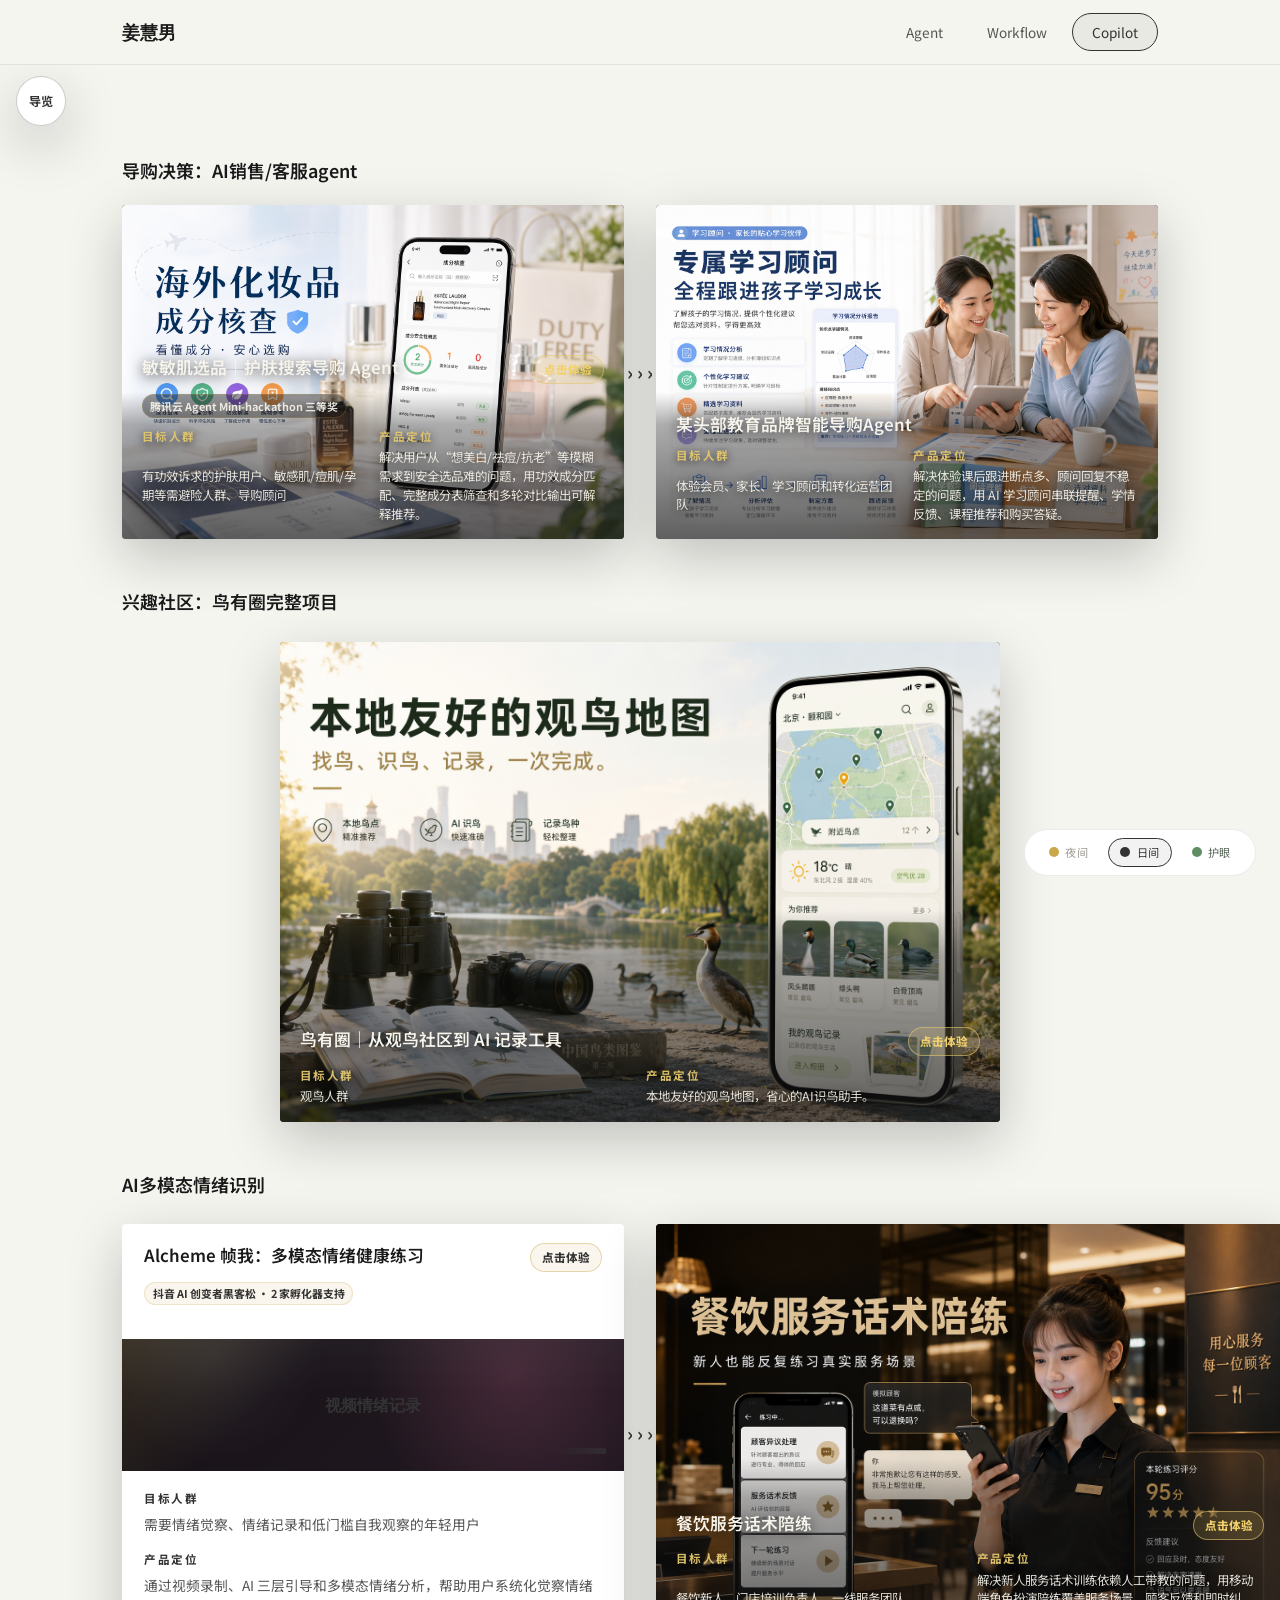
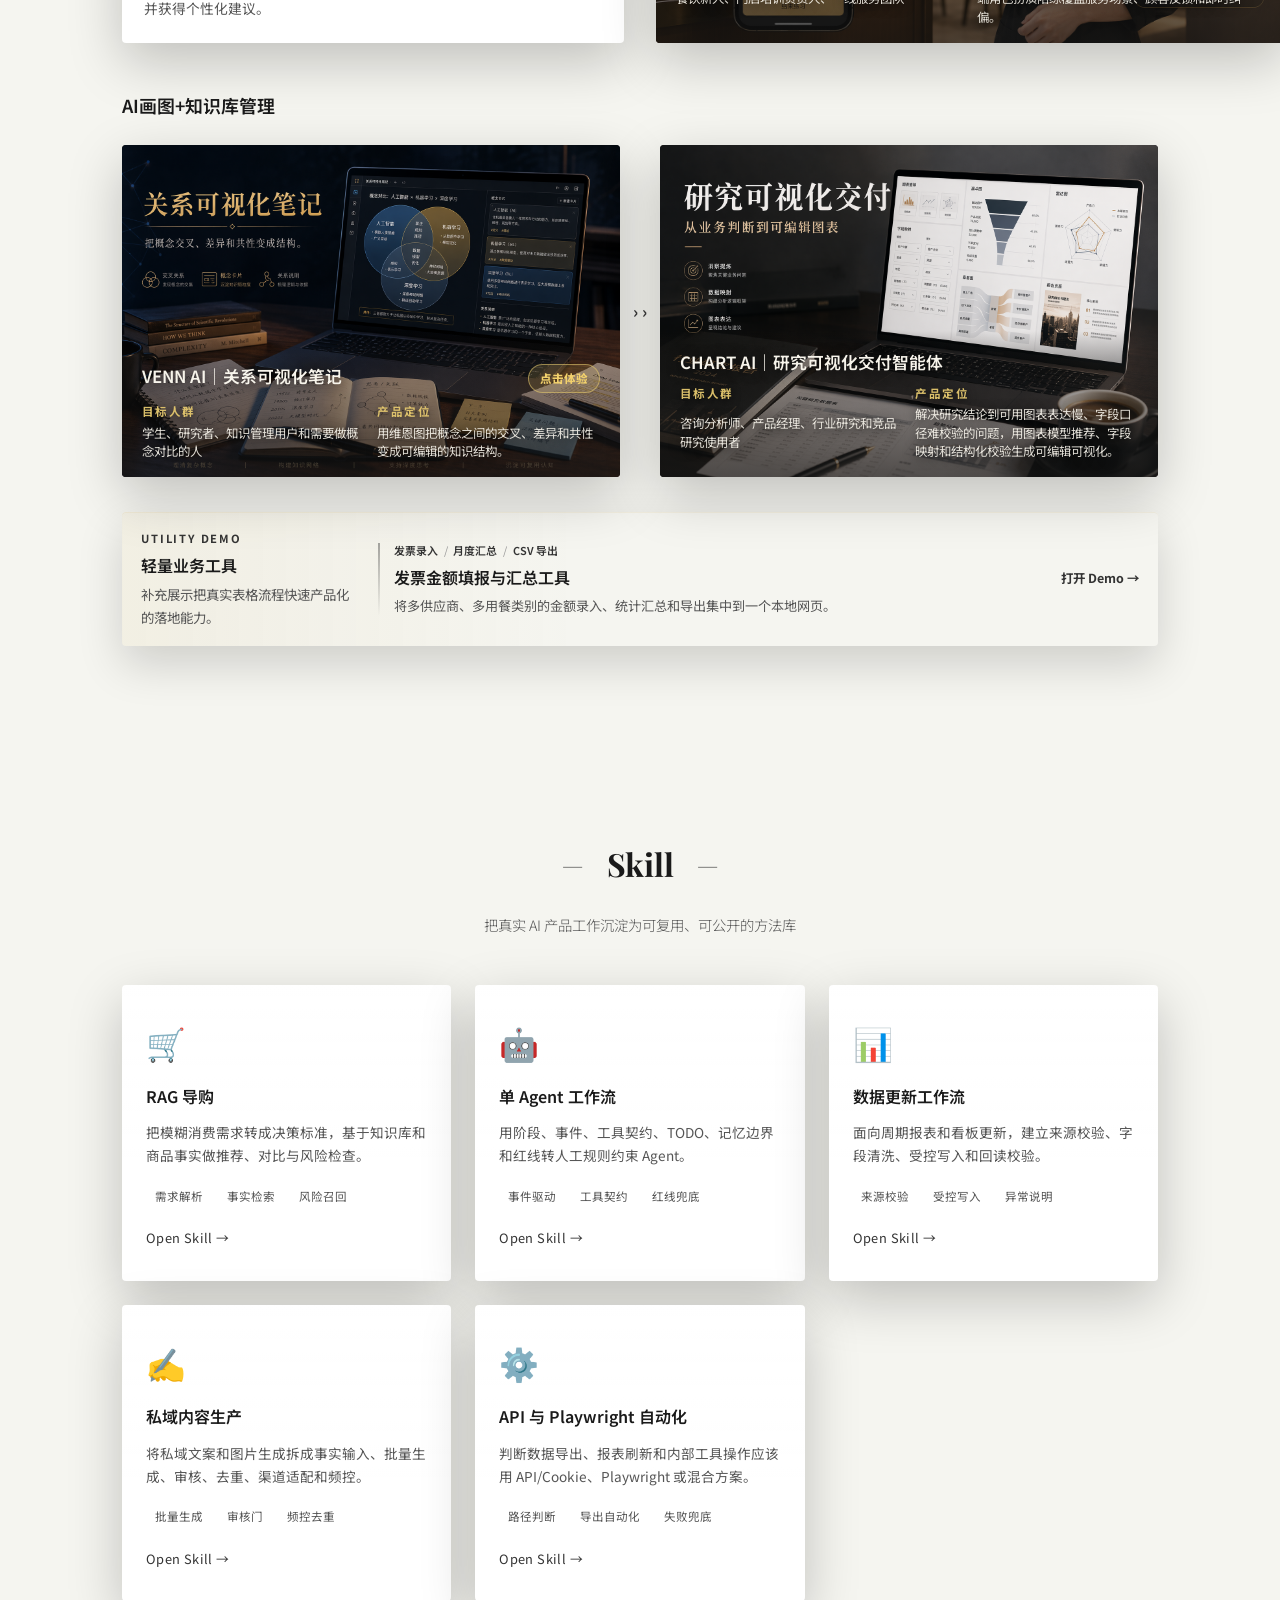
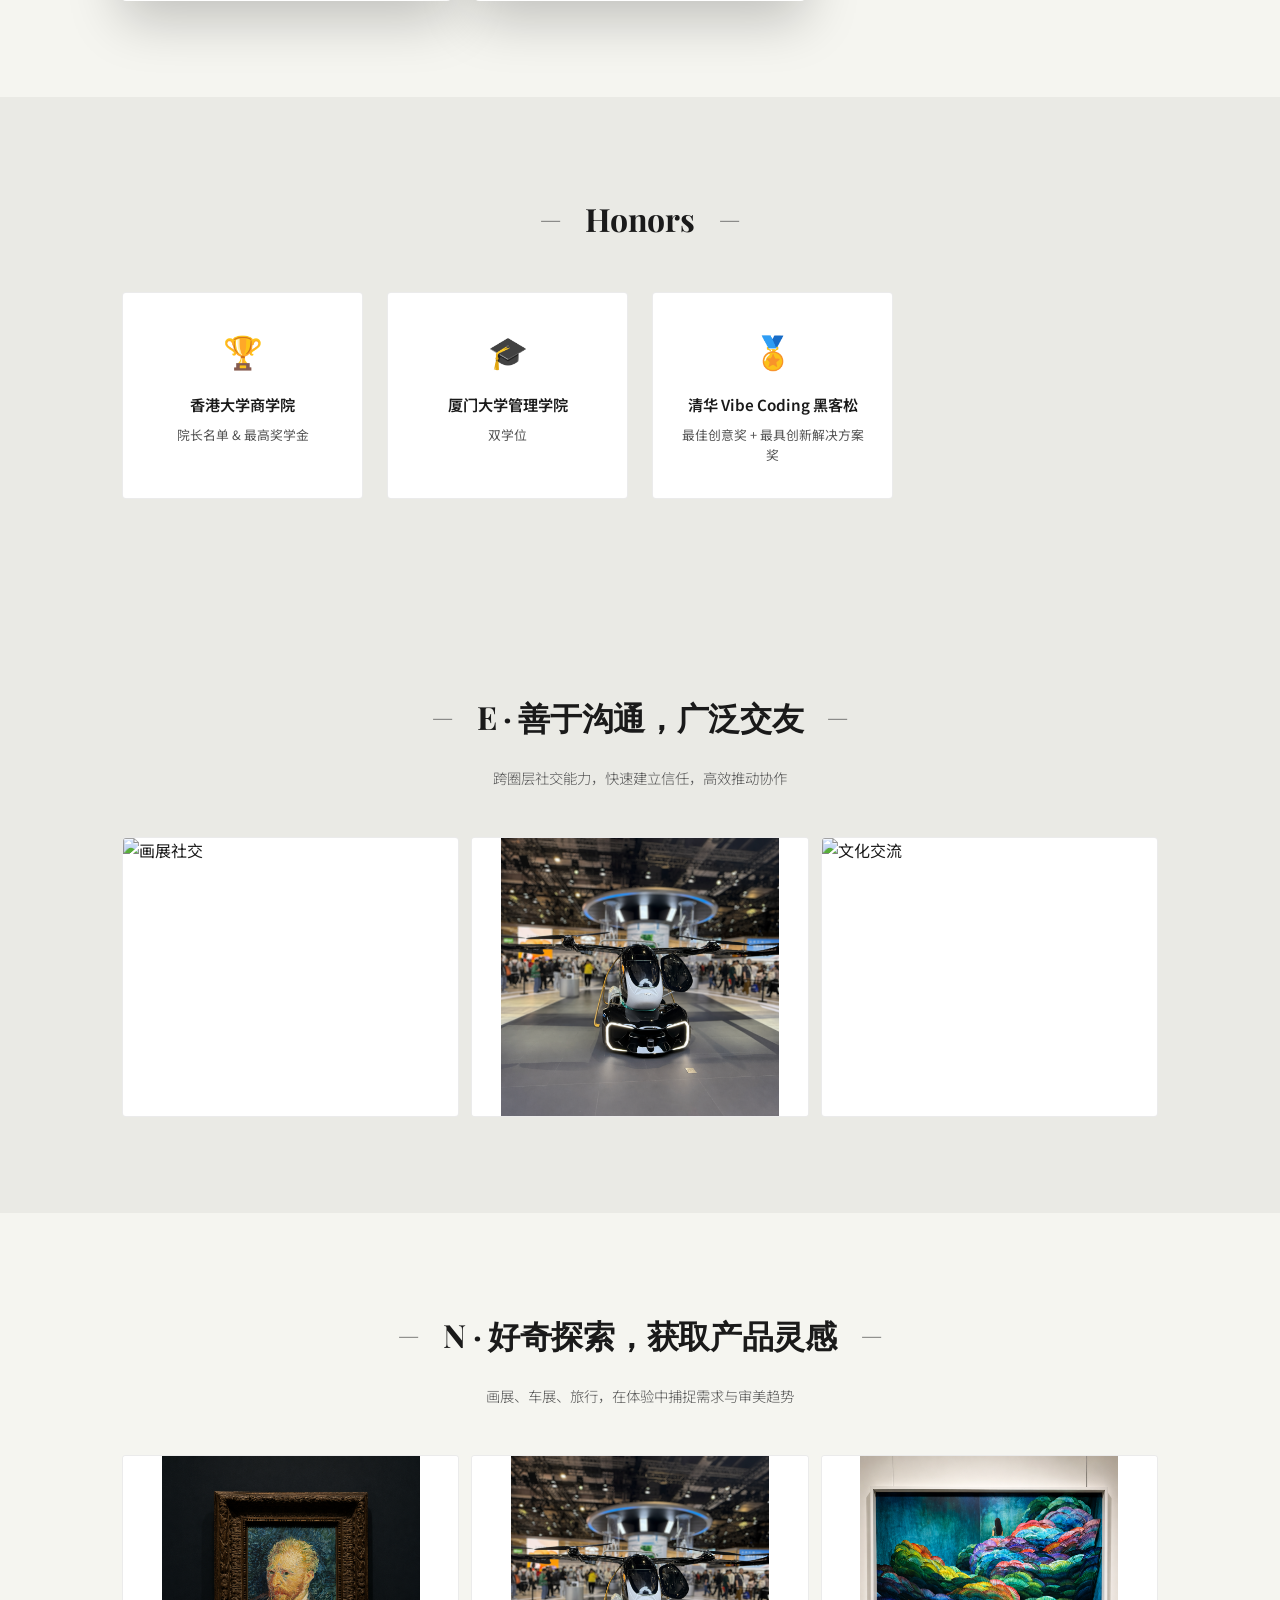
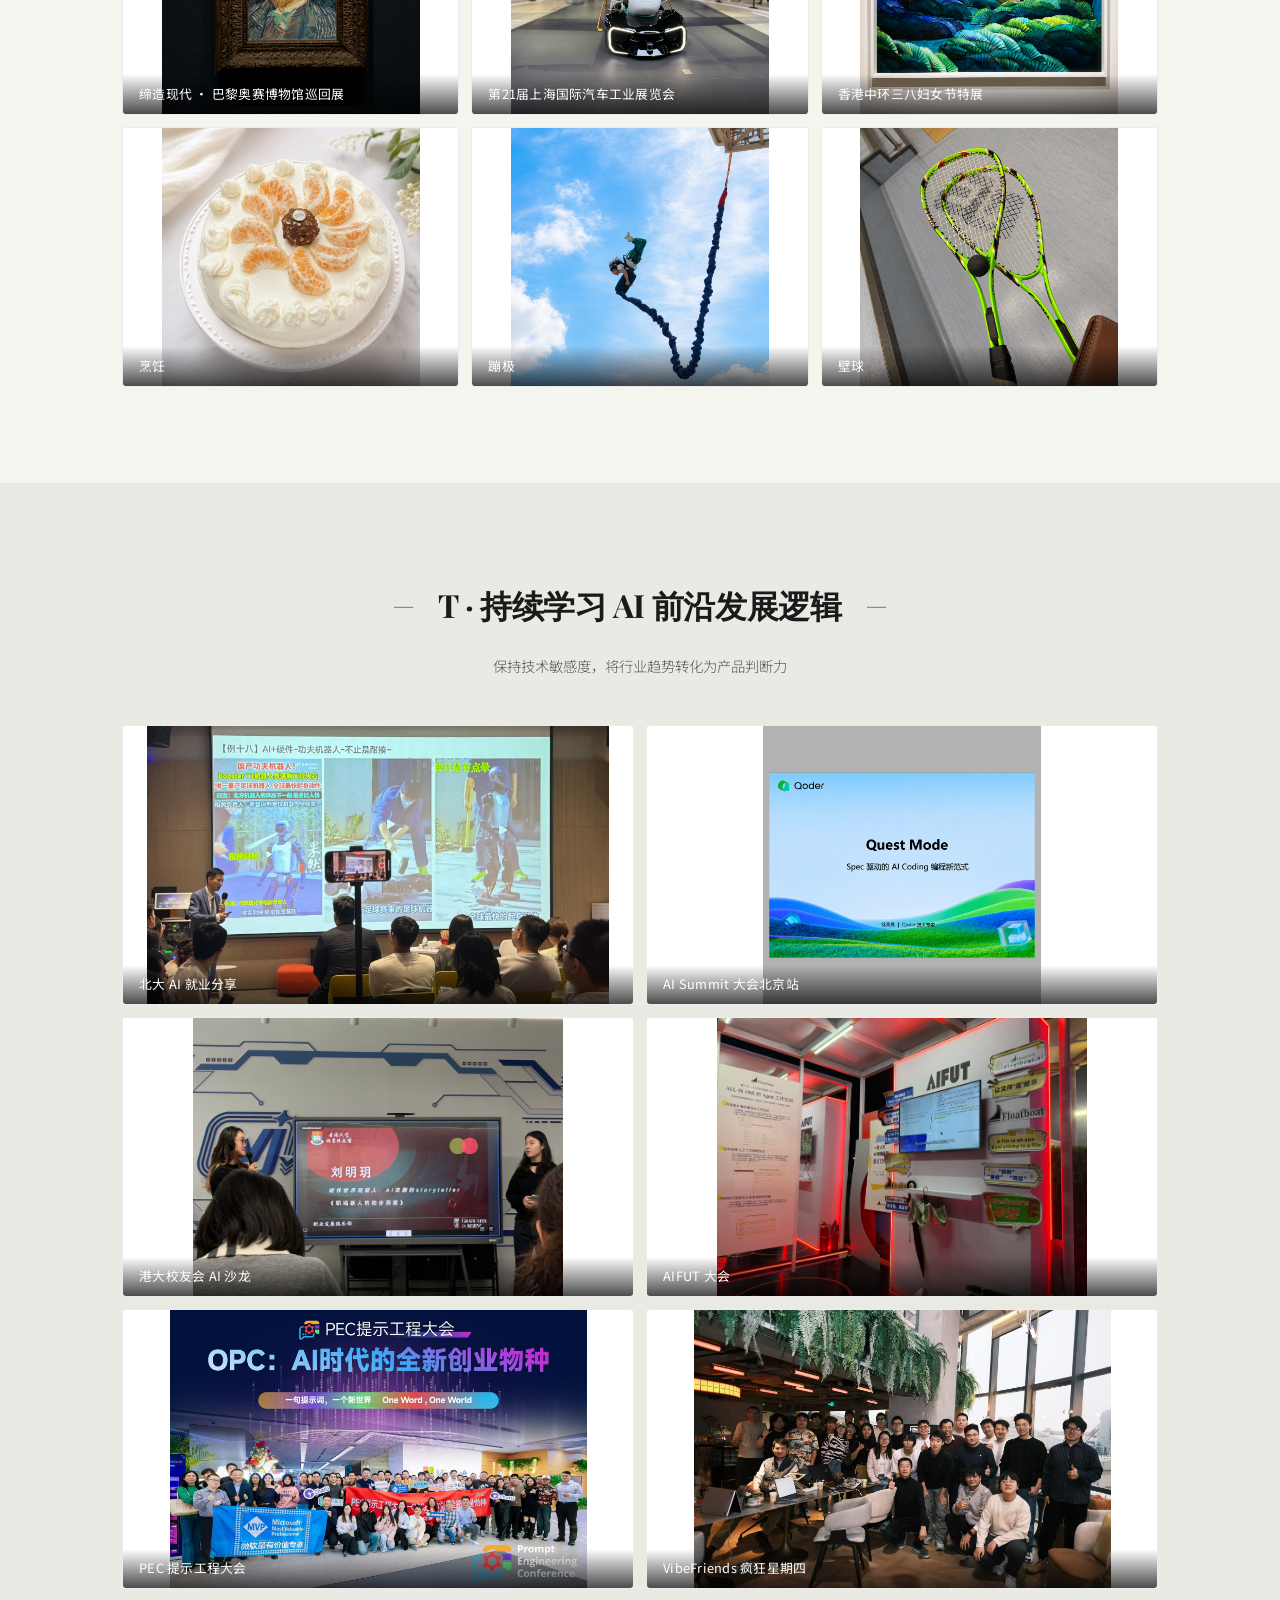
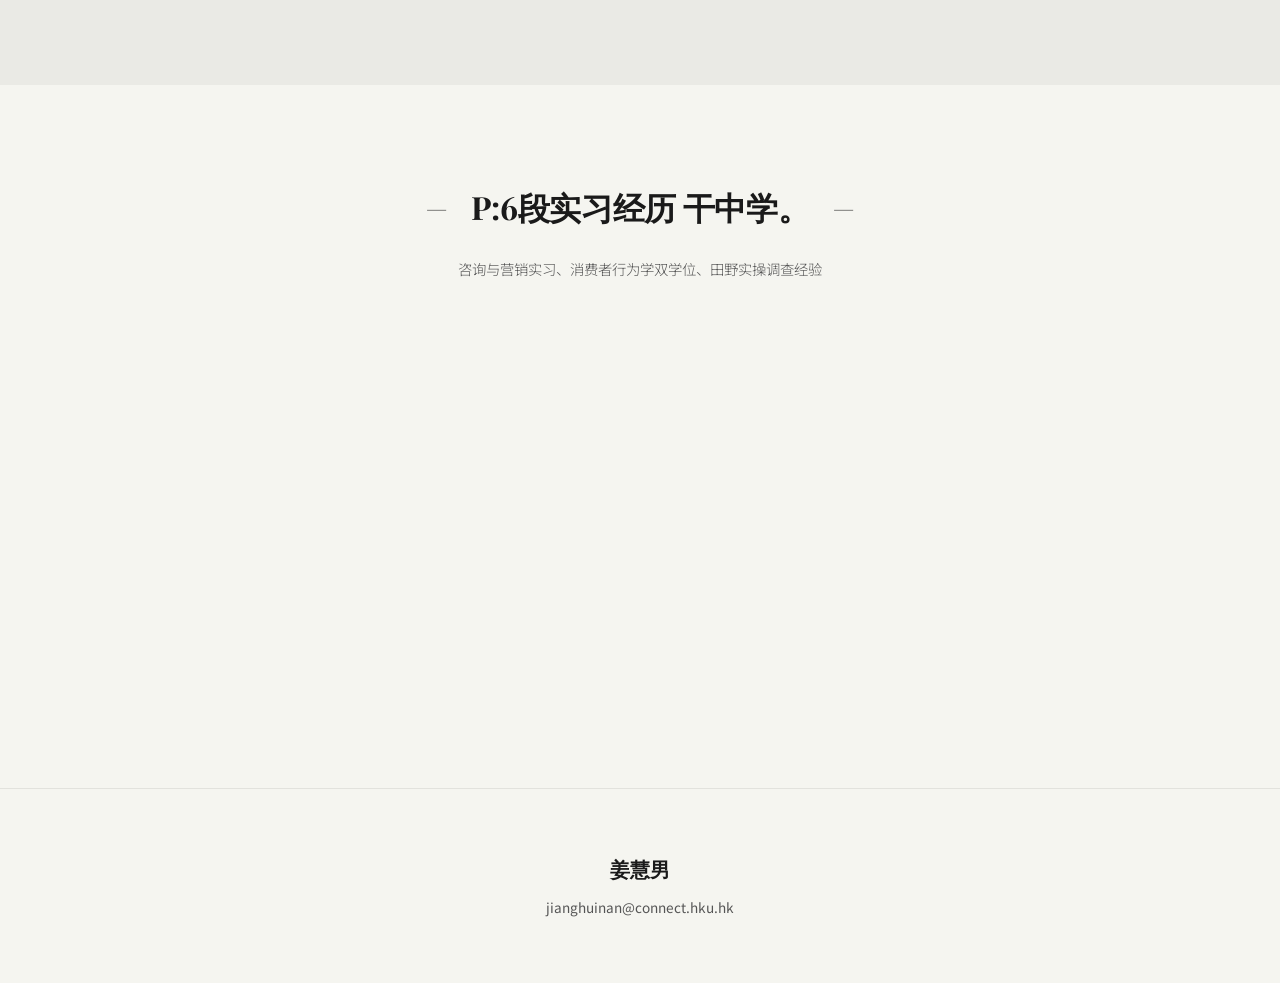
==== docs/index.html @ 7f99a1ce "Polish project cover card layout" ====
<!DOCTYPE html>
<html lang="zh-CN" data-theme="theme2">
<head>
  <meta charset="UTF-8">
  <meta name="viewport" content="width=device-width, initial-scale=1.0">
  <meta name="description" content="姜慧男 - AI 产品经理，项目与作品集">
  <title>姜慧男 - Portfolio</title>
  <script>
    (() => {
      const hour = new Date().getHours();
      const automaticTheme = hour >= 18 || hour < 7 ? 'gold' : 'theme2';
      const savedTheme = localStorage.getItem('theme-preference-v2');
      document.documentElement.dataset.theme = ['gold', 'theme2', 'eye'].includes(savedTheme)
        ? savedTheme
        : automaticTheme;
    })();
  </script>
  <link rel="preconnect" href="https://fonts.googleapis.com">
  <link href="https://fonts.googleapis.com/css2?family=Playfair+Display:wght@700;900&family=Noto+Sans+SC:wght@300;400;500;700&display=swap" rel="stylesheet">
  <link rel="stylesheet" href="css/home-align2.css?v=20260721-cover-grid-polish">
</head>
<body>

  <!-- Theme Switcher -->
  <nav class="theme-switcher">
    <button class="theme-btn active" data-theme="gold" title="鎏金夜间">
      <span class="theme-btn__dot theme-btn__dot--gold"></span>
      <span class="theme-btn__label">夜间</span>
    </button>
    <button class="theme-btn" data-theme="theme2" title="日间模式">
      <span class="theme-btn__dot theme-btn__dot--theme2"></span>
      <span class="theme-btn__label">日间</span>
    </button>
    <button class="theme-btn" data-theme="eye" title="护眼模式">
      <span class="theme-btn__dot theme-btn__dot--eye"></span>
      <span class="theme-btn__label">护眼</span>
    </button>
  </nav>

  <aside class="portfolio-guide" aria-label="面试导览">
    <button class="portfolio-guide__trigger" type="button" aria-expanded="false" aria-controls="portfolio-guide-tags">导览</button>
    <div class="portfolio-guide__picker" id="portfolio-guide-tags" hidden>
      <span class="portfolio-guide__label">查看方向</span>
      <div class="portfolio-guide__tags" role="group" aria-label="选择关注方向">
        <button type="button" data-guide-tag="aipm">AI PM</button>
        <button type="button" data-guide-tag="agent">Agent 设计</button>
        <button type="button" data-guide-tag="research">用户研究</button>
        <button type="button" data-guide-tag="growth">增长转化</button>
        <button type="button" data-guide-tag="multimodal">多模态</button>
      </div>
    </div>
  </aside>

  <nav class="portfolio-route" aria-label="推荐项目导览" aria-live="polite" hidden>
    <div class="portfolio-route__header">
      <span>推荐浏览</span>
    </div>
    <div class="portfolio-route__links"></div>
    <button class="portfolio-route__close" type="button" aria-label="关闭推荐项目导览">×</button>
  </nav>

  <!-- Top Navigation -->
  <nav class="top-nav">
    <div class="top-nav__inner">
      <span class="top-nav__name">姜慧男</span>
      <div class="top-nav__tabs">
        <button class="top-nav__tab active" data-target="workflow">Agent</button>
        <button class="top-nav__tab" data-target="workflow-cases">Workflow</button>
        <button class="top-nav__tab" data-target="skills">Copilot</button>
      </div>
    </div>
  </nav>

  <!-- ============================== -->
  <!-- 项目经历 -->
  <!-- ============================== -->

    <!-- Projects -->
    <section class="section" id="workflow">
      <div class="container">
        <div class="workflow-sections">
          <div class="workflow-group workflow-group--research reveal">
            <div class="workflow-group__header">
              <h3 class="workflow-group__title">AI画图+知识库管理</h3>
            </div>
            <div class="project-grid workflow-grid">
              <article class="project-card project-card--image-bg reveal" data-project="venn" data-trial="http://39.97.227.11:3000" data-trial-label="试用 VENN AI" tabindex="0" role="button">
                <div class="project-card__info">
                  <div class="project-card__title-row">
                    <h3 class="project-card__title">VENN AI｜关系可视化笔记</h3>
                    <a class="project-card__trial" href="http://39.97.227.11:3000" target="_blank" rel="noreferrer">点击体验</a>
                  </div>
                </div>
                <div class="project-card__media project-card__media--cover project-card__media--research">
                  <img src="assets/images/projects/venn/cover.jpg" alt="VENN AI 封面">
                </div>
                <div class="project-card__body">
                  <div class="project-card__field">
                    <span class="project-card__label">目标人群</span>
                    <p>学生、研究者、知识管理用户和需要做概念对比的人</p>
                  </div>
                  <div class="project-card__field">
                    <span class="project-card__label">产品定位</span>
                    <p>用维恩图把概念之间的交叉、差异和共性变成可编辑的知识结构。</p>
                  </div>
                </div>
              </article>

              <article class="project-card project-card--image-bg reveal" data-project="chart" tabindex="0" role="button">
                <div class="project-card__info">
                  <h3 class="project-card__title">CHART AI｜研究可视化交付智能体</h3>
                </div>
                <div class="project-card__media project-card__media--cover project-card__media--research">
                  <img src="assets/images/projects/chart/cover.jpg" alt="CHART AI 封面">
                </div>
                <div class="project-card__body">
                  <div class="project-card__field">
                    <span class="project-card__label">目标人群</span>
                    <p>咨询分析师、产品经理、行业研究和竞品研究使用者</p>
                  </div>
                  <div class="project-card__field">
                    <span class="project-card__label">产品定位</span>
                    <p>解决研究结论到可用图表表达慢、字段口径难校验的问题，用图表模型推荐、字段映射和结构化校验生成可编辑可视化。</p>
                  </div>
                </div>
              </article>

              <a href="#project-detail" data-project="mrw" data-trial="assets/reports/mrw-sample-report.html" data-trial-label="查看样例报告" class="project-card reveal" hidden>
                <div class="project-card__info">
                  <h3 class="project-card__title">桌面研究洞察报告工作流</h3>
                </div>
                <div class="project-card__media project-card__media--research">
                  <span>Brief / 材料 → 可信洞察</span>
                </div>
                <div class="project-card__body">
                  <div class="project-card__field">
                    <span class="project-card__label">目标人群</span>
                    <p>产品经理、咨询分析师、行业研究和竞品研究使用者</p>
                  </div>
                  <div class="project-card__field">
                    <span class="project-card__label">产品定位</span>
                    <p>解决研究材料分散、洞察缺少来源支撑的问题，用 Brief 拆解、框架分析和三元校验生成可汇报洞察。</p>
                  </div>
                </div>
              </a>
            </div>
          </div>

          <div class="workflow-group workflow-group--multimodal reveal">
            <div class="workflow-group__header">
              <h3 class="workflow-group__title">AI多模态情绪识别</h3>
            </div>
            <div class="project-grid workflow-grid workflow-grid--linked">
              <article data-project="frame" data-github="https://github.com/huinan-jiang/alcheme3.0" data-trial="assets/videos/alcheme/demo.mp4" data-trial-label="观看 Demo" class="project-card reveal" tabindex="0" role="button">
                <div class="project-card__info">
                  <div class="project-card__title-row">
                    <h3 class="project-card__title">Alcheme 帧我：多模态情绪健康练习</h3>
                    <a class="project-card__trial" href="assets/videos/alcheme/demo.mp4" target="_blank" rel="noreferrer">点击体验</a>
                  </div>
                  <div class="project-card__awards">
                    <span>抖音 AI 创变者黑客松 · 2 家孵化器支持</span>
                  </div>
                </div>
                <div class="project-card__media project-card__media--frame">
                  <span>视频情绪记录</span>
                </div>
                <div class="project-card__body">
                  <div class="project-card__field">
                    <span class="project-card__label">目标人群</span>
                    <p>需要情绪觉察、情绪记录和低门槛自我观察的年轻用户</p>
                  </div>
                  <div class="project-card__field">
                    <span class="project-card__label">产品定位</span>
                    <p>通过视频录制、AI 三层引导和多模态情绪分析，帮助用户系统化觉察情绪并获得个性化建议。</p>
                  </div>
                </div>
              </article>

              <article data-project="training" data-github="https://github.com/huinan-jiang/training" data-trial="https://prismatic-sawine-3c33f6.netlify.app/haidi-service-waiter" data-trial-label="试用陪练" class="project-card project-card--image-bg reveal" tabindex="0" role="button">
                <div class="project-card__info">
                  <div class="project-card__title-row">
                    <h3 class="project-card__title">餐饮服务话术陪练</h3>
                    <a class="project-card__trial" href="https://prismatic-sawine-3c33f6.netlify.app/haidi-service-waiter" target="_blank" rel="noreferrer">点击体验</a>
                  </div>
                </div>
                <div class="project-card__media project-card__media--cover project-card__media--training">
                  <img src="assets/images/projects/training/cover.jpg" alt="餐饮服务话术陪练封面">
                </div>
                <div class="project-card__body">
                  <div class="project-card__field">
                    <span class="project-card__label">目标人群</span>
                    <p>餐饮新人、门店培训负责人、一线服务团队</p>
                  </div>
                  <div class="project-card__field">
                    <span class="project-card__label">产品定位</span>
                    <p>解决新人服务话术训练依赖人工带教的问题，用移动端角色扮演陪练覆盖服务场景、顾客反馈和即时纠偏。</p>
                  </div>
                </div>
              </article>
            </div>
          </div>

          <div class="workflow-group workflow-group--shopping reveal">
            <div class="workflow-group__header">
              <h3 class="workflow-group__title">导购决策：AI销售/客服agent</h3>
            </div>
            <div class="project-grid workflow-grid workflow-grid--linked">
              <article data-project="minmin" data-trial="https://yfdurl14.com/Cus1rC" data-trial-label="体验电商导购" class="project-card project-card--image-bg reveal" tabindex="0" role="button">
                <div class="project-card__info">
                  <div class="project-card__title-row">
                    <h3 class="project-card__title">敏敏肌选品｜护肤搜索导购 Agent</h3>
                    <a class="project-card__trial" href="https://yfdurl14.com/Cus1rC" target="_blank" rel="noreferrer">点击体验</a>
                  </div>
                  <div class="project-card__awards">
                    <span>腾讯云 Agent Mini-hackathon 三等奖</span>
                  </div>
                </div>
                <div class="project-card__media project-card__media--cover project-card__media--minmin">
                  <img src="assets/images/projects/minmin/cover.jpg" alt="敏敏肌海外化妆品成分核查封面">
                </div>
                <div class="project-card__body">
                  <div class="project-card__field">
                    <span class="project-card__label">目标人群</span>
                    <p>有功效诉求的护肤用户、敏感肌/痘肌/孕期等需避险人群、导购顾问</p>
                  </div>
                  <div class="project-card__field">
                    <span class="project-card__label">产品定位</span>
                    <p>解决用户从“想美白/祛痘/抗老”等模糊需求到安全选品难的问题，用功效成分匹配、完整成分表筛查和多轮对比输出可解释推荐。</p>
                  </div>
                </div>
              </article>

              <article class="project-card project-card--image-bg reveal" data-project="zebra" tabindex="0" role="button">
                <div class="project-card__info">
                  <h3 class="project-card__title">某头部教育品牌智能导购Agent</h3>
                </div>
                <div class="project-card__media project-card__media--cover project-card__media--advisor">
                  <img src="assets/images/projects/advisor/cover.jpg" alt="专属学习顾问封面">
                </div>
                <div class="project-card__body">
                  <div class="project-card__field">
                    <span class="project-card__label">目标人群</span>
                    <p>体验会员、家长、学习顾问和转化运营团队</p>
                  </div>
                  <div class="project-card__field">
                    <span class="project-card__label">产品定位</span>
                    <p>解决体验课后跟进断点多、顾问回复不稳定的问题，用 AI 学习顾问串联提醒、学情反馈、课程推荐和购买答疑。</p>
                  </div>
                </div>
              </article>
            </div>
          </div>

          <div class="workflow-group workflow-group--bird reveal" id="workflow-cases">
            <div class="workflow-group__header">
              <h3 class="workflow-group__title">兴趣社区：鸟有圈完整项目</h3>
            </div>
            <div class="project-grid workflow-grid">
              <article data-project="birdcircle" data-github="https://github.com/huinan-jiang/birdcircle" data-trial="http://39.97.227.11/" data-trial-label="体验鸟有圈" class="project-card project-card--image-bg reveal" tabindex="0" role="button">
                <div class="project-card__info">
                  <div class="project-card__title-row">
                    <h3 class="project-card__title">鸟有圈｜从观鸟社区到 AI 记录工具</h3>
                    <a class="project-card__trial" href="http://39.97.227.11/" target="_blank" rel="noreferrer">点击体验</a>
                  </div>
                </div>
                <div class="project-card__media project-card__media--cover project-card__media--bird">
                  <img src="assets/images/projects/birdcircle/cover.jpg" alt="鸟有圈产品界面合集">
                </div>
                <div class="project-card__body">
                  <div class="project-card__field">
                    <span class="project-card__label">目标人群</span>
                    <p>观鸟人群</p>
                  </div>
                  <div class="project-card__field">
                    <span class="project-card__label">产品定位</span>
                    <p>本地友好的观鸟地图，省心的AI识鸟助手。</p>
                  </div>
                </div>
              </article>
            </div>
          </div>

        </div>

        <div class="more-projects reveal">
          <div class="more-projects__header">
            <p class="more-projects__eyebrow">Utility Demo</p>
            <h3 class="more-projects__title">轻量业务工具</h3>
            <p class="more-projects__desc">补充展示把真实表格流程快速产品化的落地能力。</p>
          </div>
          <div class="more-projects__list">
            <article class="more-project-card" data-project="invoice" data-trial="assets/demos/history/index.html" data-trial-label="打开 Demo" tabindex="0" role="button">
              <div class="more-project-card__meta">
                <span>发票录入</span>
                <span>月度汇总</span>
                <span>CSV 导出</span>
              </div>
              <h4 class="more-project-card__title">发票金额填报与汇总工具</h4>
              <p class="more-project-card__desc">将多供应商、多用餐类别的金额录入、统计汇总和导出集中到一个本地网页。</p>
              <span class="more-project-card__link">打开 Demo</span>
            </article>
          </div>
        </div>
      </div>
    </section>
  <!-- ============================== -->
  <!-- Skill -->
  <!-- ============================== -->

    <section class="section" id="skills">
      <div class="container">
        <div class="section-header">
          <span class="section-header__flourish">—</span>
          <h2 class="section-header__title">Skill</h2>
          <span class="section-header__flourish">—</span>
        </div>
        <p class="section-header__sub">把真实 AI 产品工作沉淀为可复用、可公开的方法库</p>

        <div class="skill-grid">
          <a href="https://github.com/huinan-jiang/ai-product-skills/tree/main/RAG%E5%AF%BC%E8%B4%AD" target="_blank" class="skill-card reveal">
            <div class="skill-card__icon">🛒</div>
            <h3 class="skill-card__title">RAG 导购</h3>
            <p class="skill-card__desc">把模糊消费需求转成决策标准，基于知识库和商品事实做推荐、对比与风险检查。</p>
            <div class="skill-card__points">
              <span>需求解析</span>
              <span>事实检索</span>
              <span>风险召回</span>
            </div>
            <span class="skill-card__link">Open Skill →</span>
          </a>

          <a href="https://github.com/huinan-jiang/ai-product-skills/tree/main/%E5%8D%95Agent%E5%B7%A5%E4%BD%9C%E6%B5%81" target="_blank" class="skill-card reveal">
            <div class="skill-card__icon">🤖</div>
            <h3 class="skill-card__title">单 Agent 工作流</h3>
            <p class="skill-card__desc">用阶段、事件、工具契约、TODO、记忆边界和红线转人工规则约束 Agent。</p>
            <div class="skill-card__points">
              <span>事件驱动</span>
              <span>工具契约</span>
              <span>红线兜底</span>
            </div>
            <span class="skill-card__link">Open Skill →</span>
          </a>

          <a href="https://github.com/huinan-jiang/ai-product-skills/tree/main/%E6%95%B0%E6%8D%AE%E6%9B%B4%E6%96%B0%E5%B7%A5%E4%BD%9C%E6%B5%81" target="_blank" class="skill-card reveal">
            <div class="skill-card__icon">📊</div>
            <h3 class="skill-card__title">数据更新工作流</h3>
            <p class="skill-card__desc">面向周期报表和看板更新，建立来源校验、字段清洗、受控写入和回读校验。</p>
            <div class="skill-card__points">
              <span>来源校验</span>
              <span>受控写入</span>
              <span>异常说明</span>
            </div>
            <span class="skill-card__link">Open Skill →</span>
          </a>

          <a href="https://github.com/huinan-jiang/ai-product-skills/tree/main/%E7%A7%81%E5%9F%9F%E5%86%85%E5%AE%B9%E7%94%9F%E4%BA%A7" target="_blank" class="skill-card reveal">
            <div class="skill-card__icon">✍️</div>
            <h3 class="skill-card__title">私域内容生产</h3>
            <p class="skill-card__desc">将私域文案和图片生成拆成事实输入、批量生成、审核、去重、渠道适配和频控。</p>
            <div class="skill-card__points">
              <span>批量生成</span>
              <span>审核门</span>
              <span>频控去重</span>
            </div>
            <span class="skill-card__link">Open Skill →</span>
          </a>

          <a href="https://github.com/huinan-jiang/ai-product-skills/tree/main/API%E4%B8%8EPlaywright%E8%87%AA%E5%8A%A8%E5%8C%96" target="_blank" class="skill-card reveal">
            <div class="skill-card__icon">⚙️</div>
            <h3 class="skill-card__title">API 与 Playwright 自动化</h3>
            <p class="skill-card__desc">判断数据导出、报表刷新和内部工具操作应该用 API/Cookie、Playwright 或混合方案。</p>
            <div class="skill-card__points">
              <span>路径判断</span>
              <span>导出自动化</span>
              <span>失败兜底</span>
            </div>
            <span class="skill-card__link">Open Skill →</span>
          </a>
        </div>
      </div>
    </section>

  <!-- ============================== -->
  <!-- 荣誉墙 -->
  <!-- ============================== -->
    <section class="section section--dark" id="honors">
      <div class="container">
        <div class="section-header">
          <span class="section-header__flourish">—</span>
          <h2 class="section-header__title">Honors</h2>
          <span class="section-header__flourish">—</span>
        </div>

        <div class="honors-grid">
          <div class="honor-card reveal">
            <span class="honor-card__icon">🏆</span>
            <h3 class="honor-card__title">香港大学商学院</h3>
            <p class="honor-card__desc">院长名单 & 最高奖学金</p>
          </div>
          <div class="honor-card reveal">
            <span class="honor-card__icon">🎓</span>
            <h3 class="honor-card__title">厦门大学管理学院</h3>
            <p class="honor-card__desc">双学位</p>
          </div>
          <div class="honor-card reveal">
            <span class="honor-card__icon">🏅</span>
            <h3 class="honor-card__title">清华 Vibe Coding 黑客松</h3>
            <p class="honor-card__desc">最佳创意奖 + 最具创新解决方案奖</p>
          </div>
        </div>
      </div>
    </section>

  <!-- ============================== -->
  <!-- ENTP·性格走廊 -->
  <!-- ============================== -->

    <!-- ENTP: E -->
    <section class="section section--dark" id="entp-e">
      <div class="container">
        <div class="section-header">
          <span class="section-header__flourish">—</span>
          <h2 class="section-header__title">E · 善于沟通，广泛交友</h2>
          <span class="section-header__flourish">—</span>
        </div>
        <p class="section-header__sub">跨圈层社交能力，快速建立信任，高效推动协作</p>

        <div class="gallery gallery--3col">
          <div class="gallery__item reveal">
            <img src="assets/images/converted/IMG_3262.jpg" alt="画展社交">
          </div>
          <div class="gallery__item reveal">
            <img src="assets/images/converted/第二十一届上海国际汽车工业展览会.jpg" alt="车展探索">
          </div>
          <div class="gallery__item reveal">
            <img src="assets/images/converted/IMG_6370.jpg" alt="文化交流">
          </div>
        </div>
      </div>
    </section>

    <!-- ENTP: N -->
    <section class="section" id="entp-n">
      <div class="container">
        <div class="section-header">
          <span class="section-header__flourish">—</span>
          <h2 class="section-header__title">N · 好奇探索，获取产品灵感</h2>
          <span class="section-header__flourish">—</span>
        </div>
        <p class="section-header__sub">画展、车展、旅行，在体验中捕捉需求与审美趋势</p>

        <div class="gallery">
          <div class="gallery__item reveal">
            <img src="assets/images/converted/缔造现代 巴黎奥赛博物馆巡回展.jpg" alt="缔造现代-巴黎奥赛博物馆巡回展">
            <span class="gallery__caption">缔造现代 · 巴黎奥赛博物馆巡回展</span>
          </div>
          <div class="gallery__item reveal">
            <img src="assets/images/converted/第二十一届上海国际汽车工业展览会.jpg" alt="上海国际车展">
            <span class="gallery__caption">第21届上海国际汽车工业展览会</span>
          </div>
          <div class="gallery__item reveal">
            <img src="assets/images/converted/香港中环三八妇女节特展.jpg" alt="香港中环三八妇女节特展">
            <span class="gallery__caption">香港中环三八妇女节特展</span>
          </div>
          <div class="gallery__item reveal">
            <img src="assets/images/converted/烹饪.jpg" alt="烹饪">
            <span class="gallery__caption">烹饪</span>
          </div>
          <div class="gallery__item reveal">
            <img src="assets/images/converted/蹦极.jpg" alt="蹦极">
            <span class="gallery__caption">蹦极</span>
          </div>
          <div class="gallery__item reveal">
            <img src="assets/images/converted/壁球.jpg" alt="壁球">
            <span class="gallery__caption">壁球</span>
          </div>
        </div>
      </div>
    </section>

    <!-- ENTP: T -->
    <section class="section section--dark" id="entp-t">
      <div class="container">
        <div class="section-header">
          <span class="section-header__flourish">—</span>
          <h2 class="section-header__title">T · 持续学习 AI 前沿发展逻辑</h2>
          <span class="section-header__flourish">—</span>
        </div>
        <p class="section-header__sub">保持技术敏感度，将行业趋势转化为产品判断力</p>

        <div class="gallery gallery--2col">
          <div class="gallery__item reveal">
            <img src="assets/images/converted/ai study/peking.jpg" alt="北大AI就业分享">
            <span class="gallery__caption">北大 AI 就业分享</span>
          </div>
          <div class="gallery__item reveal">
            <img src="assets/images/converted/ai study/Qoder.png" alt="AI Summit大会北京站">
            <span class="gallery__caption">AI Summit 大会北京站</span>
          </div>
          <div class="gallery__item reveal">
            <img src="assets/images/converted/ai study/港大校友会ai沙龙.jpg" alt="港大校友会AI沙龙">
            <span class="gallery__caption">港大校友会 AI 沙龙</span>
          </div>
          <div class="gallery__item reveal">
            <img src="assets/images/converted/ai study/卡兹克AIFUT大会.jpg" alt="AIFUT大会">
            <span class="gallery__caption">AIFUT 大会</span>
          </div>
          <div class="gallery__item reveal">
            <img src="assets/images/converted/ai study/96743a9fb885e7a0a138c64c44ab3494.jpg" alt="PEC提示工程大会">
            <span class="gallery__caption">PEC 提示工程大会</span>
          </div>
          <div class="gallery__item reveal">
            <img src="assets/images/converted/ai study/VibeFriends疯狂星期四.jpg" alt="VibeFriends疯狂星期四">
            <span class="gallery__caption">VibeFriends 疯狂星期四</span>
          </div>
        </div>
      </div>
    </section>

    <!-- ENTP: P -->
    <section class="section" id="entp-p">
      <div class="container">
        <div class="section-header">
          <span class="section-header__flourish">—</span>
          <h2 class="section-header__title">P:6段实习经历 干中学。</h2>
          <span class="section-header__flourish">—</span>
        </div>
        <p class="section-header__sub">咨询与营销实习、消费者行为学双学位、田野实操调查经验</p>

      </div>
    </section>

    <!-- Quote -->
    <section class="section quote-section">
      <div class="container">
        <blockquote class="quote-block reveal">
          <p class="quote-block__text">一个把 AI 当手术刀而不是锤子的人——先精准定位业务痛点在哪，再决定刀怎么下。别人还在会诊的时候，这边已经缝完最后一针上线了。切口要小——找准最值得 AI 介入的环节；下刀要准——技术方案一步到位；缝合要漂亮——用户体验经得起挑剔。</p>
          <footer class="quote-block__source">—— Claude Opus 4.6 对我项目开发的评价</footer>
        </blockquote>
      </div>
    </section>

  <!-- Footer -->
  <footer class="footer">
    <div class="container">
      <div class="footer__credits">
        <p class="footer__name">姜慧男</p>
        <div class="footer__contact">
          <span>jianghuinan@connect.hku.hk</span>
        </div>
      </div>
    </div>
  </footer>

  <div class="project-modal" id="project-detail" aria-hidden="true">
    <div class="project-modal__backdrop" data-project-close></div>
    <article class="project-modal__panel" role="dialog" aria-modal="true" aria-labelledby="project-detail-title">
      <button class="project-modal__close" type="button" data-project-close aria-label="关闭项目介绍">×</button>
      <div class="project-modal__content">
        <p class="project-modal__eyebrow" id="project-detail-category">项目介绍</p>
        <h2 class="project-modal__title" id="project-detail-title"></h2>
        <p class="project-modal__summary" id="project-detail-summary"></p>
        <div class="project-modal__case-grid">
          <div class="project-modal__section">
            <span class="project-modal__label">项目背景</span>
            <div class="project-modal__points" id="project-detail-background"></div>
          </div>
          <div class="project-modal__section">
            <span class="project-modal__label">目标与指标</span>
            <div class="project-modal__points" id="project-detail-action"></div>
          </div>
          <div class="project-modal__section">
            <span class="project-modal__label">关键动作</span>
            <div class="project-modal__points" id="project-detail-goal"></div>
          </div>
          <div class="project-modal__section">
            <span class="project-modal__label">结果与证据</span>
            <div class="project-modal__points" id="project-detail-result"></div>
          </div>
        </div>
        <div class="project-modal__case-study" id="project-detail-case-study" hidden></div>
        <div class="project-modal__screens" id="project-detail-screens" hidden></div>
        <div class="project-modal__footer">
          <a class="project-modal__link" id="project-detail-trial" href="#" target="_blank" rel="noreferrer">试用链接</a>
          <a class="project-modal__link" id="project-detail-github" href="#" target="_blank" rel="noreferrer">GitHub</a>
        </div>
      </div>
    </article>
  </div>

  <script src="js/home-align2.js?v=20260721-cover-grid-polish"></script>
</body>
</html>
---- docs/css/home-align2.css ----
/* ============================================================
   姜慧男个人网站 — 多风格切换
   ============================================================ */

/* --- 鎏金夜间模式（默认） --- */
[data-theme="gold"] {
  --color-bg: #0A0A0A;
  --color-bg-section: #0F0F0F;
  --color-bg-card: #161616;
  --color-text: #F0EDE8;
  --color-text-secondary: #A09C94;
  --color-text-muted: #5C5952;
  --color-accent: #C9A84C;
  --color-accent-light: rgba(201, 168, 76, 0.12);
  --color-accent-glow: rgba(201, 168, 76, 0.3);
  --color-border: rgba(255, 255, 255, 0.06);
  --color-border-hover: rgba(201, 168, 76, 0.3);
}

/* --- 日间模式 --- */
[data-theme="theme2"] {
  --color-bg: #F5F5F0;
  --color-bg-section: #EAEAE5;
  --color-bg-card: #FFFFFF;
  --color-text: #1A1A1A;
  --color-text-secondary: #555555;
  --color-text-muted: #999999;
  --color-accent: #333333;
  --color-accent-light: rgba(0, 0, 0, 0.05);
  --color-accent-glow: rgba(0, 0, 0, 0.1);
  --color-border: rgba(0, 0, 0, 0.08);
  --color-border-hover: rgba(0, 0, 0, 0.2);
}

/* --- 护眼模式 --- */
[data-theme="eye"] {
  --color-bg: #EEF4E8;
  --color-bg-section: #E2EAD8;
  --color-bg-card: #FAFCF6;
  --color-text: #243126;
  --color-text-secondary: #59685B;
  --color-text-muted: #8A9788;
  --color-accent: #5F8D62;
  --color-accent-light: rgba(95, 141, 98, 0.13);
  --color-accent-glow: rgba(95, 141, 98, 0.24);
  --color-border: rgba(36, 49, 38, 0.08);
  --color-border-hover: rgba(95, 141, 98, 0.28);
}

:root {
  --font-display: 'Playfair Display', serif;
  --font-sans: 'Noto Sans SC', -apple-system, "PingFang SC", sans-serif;
  --max-width: 1100px;
  --radius: 4px;
  --shadow-soft: 0 18px 54px rgba(0, 0, 0, 0.22);
  --shadow-lift: 0 26px 72px rgba(0, 0, 0, 0.34);
}

*, *::before, *::after { margin: 0; padding: 0; box-sizing: border-box; }
html { font-size: 16px; scroll-behavior: smooth; -webkit-font-smoothing: antialiased; }

body {
  font-family: var(--font-sans);
  color: var(--color-text);
  background: var(--color-bg);
  line-height: 1.6;
  overflow-x: hidden;
  transition: background 0.5s ease, color 0.5s ease;
}

a { color: inherit; text-decoration: none; }
.container { max-width: var(--max-width); margin: 0 auto; padding: 0 2rem; }

/* ============================================================
   THEME SWITCHER
   ============================================================ */
.theme-switcher {
  position: fixed;
  bottom: 1.5rem;
  right: 1.5rem;
  z-index: 1000;
  display: flex;
  gap: 0.5rem;
  padding: 0.5rem 0.75rem;
  background: var(--color-bg-card);
  border: 1px solid var(--color-border);
  border-radius: 2rem;
  backdrop-filter: blur(12px);
  transition: all 0.3s ease;
}

.theme-btn {
  display: flex;
  align-items: center;
  gap: 0.4rem;
  padding: 0.35rem 0.7rem;
  background: none;
  border: 1px solid transparent;
  border-radius: 1.5rem;
  cursor: pointer;
  transition: all 0.3s ease;
  font-family: var(--font-sans);
}

.theme-btn:hover {
  border-color: var(--color-border-hover);
}

.theme-btn.active {
  border-color: var(--color-accent);
  background: var(--color-accent-light);
}

.theme-btn__dot {
  width: 10px;
  height: 10px;
  border-radius: 50%;
}

.theme-btn__dot--gold { background: #C9A84C; }
.theme-btn__dot--theme2 { background: #333333; }
.theme-btn__dot--eye { background: #5F8D62; }

.theme-btn__label {
  font-size: 0.7rem;
  color: var(--color-text-secondary);
  letter-spacing: 0.03em;
  transition: color 0.3s ease;
}

.theme-btn.active .theme-btn__label {
  color: var(--color-accent);
}

/* ============================================================
   INTERVIEW GUIDE
   ============================================================ */
.portfolio-guide {
  position: fixed;
  top: 4.75rem;
  left: 1rem;
  z-index: 990;
}

.portfolio-guide__trigger {
  width: 3.1rem;
  height: 3.1rem;
  border: 1px solid var(--color-border-hover);
  border-radius: 50%;
  background: var(--color-bg-card);
  color: var(--color-accent);
  font-family: var(--font-sans);
  font-size: 0.76rem;
  font-weight: 700;
  cursor: pointer;
  box-shadow: var(--shadow-soft);
}

.portfolio-guide__trigger:hover,
.portfolio-guide__trigger:focus-visible {
  border-color: var(--color-accent);
  outline: none;
}

.portfolio-guide__picker {
  position: absolute;
  top: 3.7rem;
  left: 0;
  width: 11.5rem;
  padding: 0.8rem;
  border: 1px solid var(--color-border-hover);
  border-radius: 6px;
  background: var(--color-bg-card);
  box-shadow: var(--shadow-soft);
}

.portfolio-guide__picker[hidden],
.portfolio-route[hidden] {
  display: none;
}

.portfolio-guide__label {
  display: block;
  margin-bottom: 0.55rem;
  color: var(--color-text-muted);
  font-size: 0.68rem;
  font-weight: 700;
}

.portfolio-guide__tags {
  display: grid;
  gap: 0.35rem;
}

.portfolio-guide__tags button,
.portfolio-route__links button {
  width: 100%;
  padding: 0.52rem 0.6rem;
  border: 1px solid var(--color-border);
  border-radius: 4px;
  background: transparent;
  color: var(--color-text-secondary);
  font-family: var(--font-sans);
  font-size: 0.74rem;
  text-align: left;
  cursor: pointer;
}

.portfolio-route__links button {
  width: auto;
  flex: 0 0 auto;
}

.portfolio-guide__tags button:hover,
.portfolio-guide__tags button:focus-visible,
.portfolio-guide__tags button.active,
.portfolio-route__links button:hover,
.portfolio-route__links button:focus-visible {
  border-color: var(--color-accent);
  background: var(--color-accent-light);
  color: var(--color-accent);
  outline: none;
}

.portfolio-route {
  position: fixed;
  top: 4.75rem;
  right: 1rem;
  z-index: 990;
  display: flex;
  width: auto;
  max-width: calc(100vw - 8rem);
  padding: 0.8rem;
  border: 1px solid var(--color-border-hover);
  border-left: 3px solid var(--color-accent);
  border-radius: 6px;
  background: var(--color-bg-card);
  box-shadow: var(--shadow-soft);
  align-items: center;
  gap: 0.65rem;
}

.portfolio-route__header {
  display: flex;
  align-items: center;
  flex: 0 0 auto;
  color: var(--color-text);
  font-size: 0.72rem;
  font-weight: 700;
}

.portfolio-route__close {
  width: 1.7rem;
  height: 1.7rem;
  border: 0;
  background: transparent;
  color: var(--color-text-muted);
  font-size: 1rem;
  cursor: pointer;
}

.portfolio-route__close:hover,
.portfolio-route__close:focus-visible {
  color: var(--color-accent);
  outline: none;
}

.portfolio-route__links {
  display: flex;
  gap: 0.35rem;
  min-width: 0;
  overflow-x: auto;
  scrollbar-width: thin;
}

.project-card--spotlight,
.project-feature-card--spotlight {
  outline: 2px solid var(--color-accent);
  outline-offset: 5px;
  box-shadow: 0 0 0 8px var(--color-accent-light), var(--shadow-lift);
}

/* ============================================================
   TOP NAVIGATION
   ============================================================ */
.top-nav {
  position: fixed;
  top: 0;
  left: 0;
  right: 0;
  z-index: 1001;
  background: var(--color-bg);
  border-bottom: 1px solid var(--color-border);
  backdrop-filter: blur(12px);
  transition: background 0.5s ease;
}

.top-nav__inner {
  max-width: var(--max-width);
  margin: 0 auto;
  padding: 0.8rem 2rem;
  display: flex;
  align-items: center;
  justify-content: space-between;
}

.top-nav__name {
  font-family: var(--font-display);
  font-size: 1.1rem;
  font-weight: 700;
  color: var(--color-text);
}

.top-nav__tabs {
  display: flex;
  gap: 0.25rem;
  overflow-x: auto;
  -webkit-overflow-scrolling: touch;
}

.top-nav__tab {
  white-space: nowrap;
  padding: 0.5rem 1.2rem;
  background: none;
  border: 1px solid transparent;
  border-radius: 2rem;
  font-family: var(--font-sans);
  font-size: 0.85rem;
  color: var(--color-text-secondary);
  cursor: pointer;
  transition: all 0.3s ease;
}

.top-nav__tab:hover {
  color: var(--color-text);
  border-color: var(--color-border);
}

.top-nav__tab.active {
  color: var(--color-accent);
  border-color: var(--color-accent);
  background: var(--color-accent-light);
}

body {
  padding-top: 60px;
}

section[id] {
  scroll-margin-top: 86px;
}

.workflow-group[id] {
  scroll-margin-top: 86px;
}

/* ============================================================
   HERO
   ============================================================ */
.hero {
  position: relative;
  min-height: 100vh;
  display: flex;
  align-items: center;
  justify-content: center;
  text-align: center;
  overflow: hidden;
  background: var(--color-bg);
  background-image:
    radial-gradient(ellipse at 50% 80%, var(--color-accent-light) 0%, transparent 60%);
  transition: background 0.5s ease;
}

.hero__overlay {
  position: absolute;
  inset: 0;
  background: linear-gradient(180deg, rgba(10,10,10,0.3) 0%, rgba(10,10,10,0.9) 100%);
  z-index: 1;
}

[data-theme="theme2"] .hero__overlay {
  background: linear-gradient(180deg, rgba(245,245,240,0.3) 0%, rgba(245,245,240,0.9) 100%);
}

[data-theme="eye"] .hero__overlay {
  background: linear-gradient(180deg, rgba(238,244,232,0.28) 0%, rgba(238,244,232,0.92) 100%);
}

.hero__inner {
  position: relative;
  z-index: 2;
}

.hero__label {
  font-size: 0.75rem;
  letter-spacing: 0.25em;
  text-transform: uppercase;
  color: var(--color-accent);
  margin-bottom: 1.5rem;
  font-weight: 500;
}

.hero__name {
  font-family: var(--font-display);
  font-size: 5rem;
  font-weight: 900;
  letter-spacing: -0.02em;
  margin-bottom: 1rem;
  color: var(--color-text);
}

.hero__tagline {
  font-size: 1.1rem;
  color: var(--color-text-secondary);
  font-weight: 300;
}

.hero__scroll {
  position: absolute;
  bottom: 2rem;
  left: 50%;
  transform: translateX(-50%);
  z-index: 2;
  color: var(--color-text-muted);
  font-size: 1.5rem;
  animation: bounce 2s infinite;
}

@keyframes bounce {
  0%, 100% { transform: translateX(-50%) translateY(0); }
  50% { transform: translateX(-50%) translateY(8px); }
}

/* ============================================================
   SECTIONS
   ============================================================ */
.section {
  padding: 6rem 0;
}

.section--dark {
  background: var(--color-bg-section);
  transition: background 0.5s ease;
}

.section-header {
  display: flex;
  align-items: center;
  justify-content: center;
  gap: 1.5rem;
  margin-bottom: 3rem;
}

.section-header__flourish {
  color: var(--color-accent);
  font-size: 1.5rem;
  font-weight: 300;
  opacity: 0.6;
}

.section-header__title {
  font-family: var(--font-display);
  font-size: 2rem;
  font-weight: 700;
  letter-spacing: -0.01em;
}

/* ============================================================
   QUOTE BLOCK
   ============================================================ */
.quote-section {
  padding: 4rem 0;
}

.quote-block {
  max-width: 720px;
  margin: 0 auto;
  text-align: center;
  border-left: none;
  padding: 2rem;
  position: relative;
}

.quote-block::before {
  content: '\201C';
  font-family: var(--font-display);
  font-size: 4rem;
  color: var(--color-accent);
  opacity: 0.4;
  position: absolute;
  top: -0.5rem;
  left: 1rem;
}

.quote-block::after {
  content: '\201D';
  font-family: var(--font-display);
  font-size: 4rem;
  color: var(--color-accent);
  opacity: 0.4;
  position: absolute;
  bottom: -1rem;
  right: 1rem;
}

.quote-block__text {
  font-size: 1rem;
  line-height: 2;
  color: var(--color-text-secondary);
  font-weight: 300;
  margin-top: 2rem;
}

.quote-block__source {
  display: block;
  margin-top: 1.5rem;
  font-size: 0.8rem;
  color: var(--color-accent);
  letter-spacing: 0.03em;
  font-style: normal;
}

/* ============================================================
   WORKFLOW GROUPS
   ============================================================ */
.workflow-sections {
  display: flex;
  flex-direction: column;
  gap: 3rem;
}

.workflow-group {
  position: relative;
  padding: 0;
  border: 0;
  background: transparent;
  box-shadow: none;
  overflow: visible;
}

.workflow-group--shopping { order: 1; }
.workflow-group--bird { order: 2; }
.workflow-group--multimodal { order: 3; }
.workflow-group--research { order: 4; }

.workflow-group__header {
  position: relative;
  display: grid;
  grid-template-columns: 1fr;
  gap: 1.6rem;
  align-items: start;
  margin-bottom: 1.25rem;
}

.workflow-group__title {
  font-size: 1.12rem;
  color: var(--color-text);
  margin-bottom: 0.35rem;
  font-weight: 600;
  white-space: nowrap;
}

.workflow-group__copy {
  display: grid;
  gap: 0.55rem;
}

.workflow-group__desc {
  max-width: 760px;
  color: var(--color-text-secondary);
  font-size: 0.86rem;
  line-height: 1.65;
}

.workflow-group__relation {
  display: inline-flex;
  width: fit-content;
  max-width: 100%;
  margin: 0;
  padding: 0.38rem 0.65rem;
  border: 1px solid rgba(201, 168, 76, 0.22);
  border-radius: 999px;
  background: rgba(201, 168, 76, 0.08);
  color: var(--color-accent);
  font-size: 0.78rem;
  font-weight: 600;
  line-height: 1.35;
}

.workflow-group--shopping .workflow-group__header {
  grid-template-columns: 1fr;
  gap: 0.55rem;
}

.workflow-group--shopping .workflow-group__title {
  margin: 0;
  white-space: nowrap;
}

.workflow-group--shopping .workflow-group__copy {
  grid-template-columns: minmax(0, 1fr) auto;
  gap: 1rem;
  align-items: center;
}

.workflow-group--shopping .workflow-group__desc {
  max-width: none;
}

/* ============================================================
   PROJECT CARDS
   ============================================================ */
.project-grid {
  display: grid;
  grid-template-columns: repeat(2, 1fr);
  gap: 2rem;
}

.workflow-grid {
  display: grid;
  grid-template-columns: repeat(2, minmax(0, 1fr));
  gap: 2rem;
  align-items: stretch;
}

.workflow-grid--linked {
  position: relative;
  gap: 2rem;
}

.workflow-grid--linked::after {
  content: "› › ›";
  position: absolute;
  top: 50%;
  left: 50%;
  z-index: 2;
  color: var(--color-accent);
  font-size: 1.15rem;
  font-weight: 700;
  line-height: 1;
  white-space: nowrap;
  transform: translate(-50%, -50%);
  pointer-events: none;
}

.workflow-group--research .workflow-grid {
  position: relative;
  grid-template-columns: repeat(2, minmax(0, 1fr));
  gap: 2.5rem;
}

.workflow-group--research .workflow-grid::after {
  content: "› ›";
  position: absolute;
  top: 50%;
  z-index: 2;
  color: var(--color-accent);
  font-size: 1rem;
  font-weight: 700;
  line-height: 1;
  white-space: nowrap;
  transform: translate(-50%, -50%);
  pointer-events: none;
}

.workflow-group--research .workflow-grid::after {
  left: 50%;
}

.workflow-group--bird .workflow-grid {
  grid-template-columns: minmax(0, 1fr);
  max-width: min(720px, 100%);
  margin-inline: auto;
}

.workflow-group--bird .workflow-grid::after {
  display: none;
}

.workflow-grid .project-card[hidden] {
  display: none;
}

.workflow-grid .project-card {
  height: 100%;
  min-width: 0;
  display: grid;
  grid-template-rows: 7.2rem 10rem 1fr;
}

.workflow-grid .project-card__info {
  min-height: 7.2rem;
  display: flex;
  flex-direction: column;
  justify-content: flex-start;
}

.workflow-grid .project-card__media {
  height: 10rem;
  min-height: 0;
}

.project-feature-grid {
  display: grid;
  grid-template-columns: 1fr;
}

.project-feature-card {
  position: relative;
  display: grid;
  grid-template-columns: minmax(0, 1fr) minmax(320px, 1.45fr);
  gap: 0;
  overflow: hidden;
  background:
    linear-gradient(180deg, rgba(255,255,255,0.035), rgba(255,255,255,0.012)),
    var(--color-bg-card);
  border-radius: var(--radius);
  box-shadow: var(--shadow-soft);
  transition: transform 0.4s ease, box-shadow 0.4s ease;
}

.project-feature-card:hover {
  transform: translateY(-6px);
  box-shadow: var(--shadow-lift);
}

.project-feature-card .project-card__body {
  grid-column: 1;
  padding-top: 0;
}

.project-feature-card__cover {
  grid-column: 2;
  grid-row: 1 / span 2;
  min-height: 360px;
  overflow: hidden;
  background: var(--color-bg-section);
}

.project-feature-card__cover img {
  width: 100%;
  height: 100%;
  object-fit: cover;
  object-position: center;
  transition: transform 0.5s ease;
}

.project-feature-card:hover .project-feature-card__cover img {
  transform: scale(1.03);
}

.project-feature-card--bird .project-feature-card__cover {
  grid-column: 1 / -1;
  grid-row: 3;
  min-height: 0;
  order: initial;
  background: #f4f6f7;
}

.project-feature-card--bird .project-feature-card__cover img {
  height: auto;
  object-fit: initial;
}

.project-feature-card--bird {
  grid-template-columns: 1fr;
}

.project-feature-card--bird .project-card__info {
  grid-column: 1;
  grid-row: 1;
}

.project-feature-card--bird .project-card__body {
  grid-column: 1;
  grid-row: 2;
  display: grid;
  grid-template-columns: repeat(2, minmax(0, 1fr));
}

.project-feature-card--bird:hover .project-feature-card__cover img {
  transform: none;
}

.project-card {
  position: relative;
  background:
    linear-gradient(180deg, rgba(255,255,255,0.035), rgba(255,255,255,0.012)),
    var(--color-bg-card);
  border: 0;
  border-radius: var(--radius);
  overflow: hidden;
  transition: all 0.4s ease;
  display: flex;
  flex-direction: column;
  cursor: pointer;
  box-shadow: var(--shadow-soft);
}

.project-card:hover {
  transform: translateY(-6px);
  box-shadow: var(--shadow-lift);
}

.project-card__image,
.project-card__media {
  width: 100%;
  aspect-ratio: 16/10;
  overflow: hidden;
}

.project-card__image img,
.project-card__media img,
.project-card__media video {
  width: 100%;
  height: 100%;
  object-fit: cover;
  transition: transform 0.4s ease;
}

.project-card:hover .project-card__image img,
.project-card:hover .project-card__media img,
.project-card:hover .project-card__media video {
  transform: scale(1.05);
}

.project-card__placeholder,
.project-card__media {
  width: 100%;
  height: 100%;
  display: flex;
  align-items: center;
  justify-content: center;
  background: var(--color-bg-section);
  color: var(--color-text-muted);
  font-size: 0.85rem;
}

.project-card__placeholder--accent,
.project-card__media {
  position: relative;
  min-height: 170px;
  background:
    linear-gradient(135deg, rgba(255,255,255,0.08), transparent 28%),
    radial-gradient(circle at 20% 20%, var(--color-accent-light), transparent 42%),
    linear-gradient(135deg, #111, var(--color-bg-card));
  color: var(--color-accent);
  font-family: var(--font-display);
  font-size: 1.25rem;
  font-weight: 700;
  letter-spacing: 0;
}

.project-card__media::before {
  content: "";
  position: absolute;
  inset: 0;
  background:
    linear-gradient(180deg, rgba(255,255,255,0.05), transparent 42%),
    radial-gradient(circle at 18% 12%, rgba(255,255,255,0.09), transparent 26%);
  opacity: 0.8;
  pointer-events: none;
}

.project-card__media::after {
  content: "";
  position: absolute;
  right: 1.15rem;
  bottom: 1.05rem;
  width: 52px;
  height: 6px;
  background: linear-gradient(90deg, transparent, var(--color-accent));
  opacity: 0.75;
}

.project-card__media span {
  position: relative;
  z-index: 1;
  max-width: 72%;
  text-align: center;
  line-height: 1.35;
}

.project-card__media--cover {
  background: var(--color-bg-section);
}

.project-card__media--cover::before,
.project-card__media--cover::after {
  display: none;
}

.project-card__media--minmin {
  background:
    linear-gradient(135deg, rgba(201,168,76,0.2), transparent 32%),
    radial-gradient(circle at 78% 24%, rgba(115, 173, 142, 0.22), transparent 34%),
    linear-gradient(135deg, #151411, #222015);
}

.project-card__media--advisor {
  background:
    linear-gradient(135deg, rgba(201,168,76,0.16), transparent 30%),
    radial-gradient(circle at 76% 22%, rgba(102, 143, 219, 0.22), transparent 36%),
    linear-gradient(135deg, #121416, #1c2130);
}

.project-card__media--research {
  background:
    linear-gradient(135deg, rgba(201,168,76,0.18), transparent 30%),
    radial-gradient(circle at 80% 28%, rgba(174, 130, 214, 0.18), transparent 36%),
    linear-gradient(135deg, #141316, #211d27);
}

.project-card__media--content {
  background:
    linear-gradient(135deg, rgba(255,255,255,0.055), transparent 32%),
    radial-gradient(circle at 78% 26%, rgba(255, 255, 255, 0.06), transparent 36%),
    linear-gradient(135deg, #141414, #202020);
}

.project-card__media--training {
  background:
    linear-gradient(135deg, rgba(255,255,255,0.055), transparent 32%),
    radial-gradient(circle at 78% 26%, rgba(255, 255, 255, 0.06), transparent 36%),
    linear-gradient(135deg, #141414, #202020);
}

.project-card__media--dataops {
  background:
    linear-gradient(135deg, rgba(255,255,255,0.055), transparent 32%),
    radial-gradient(circle at 78% 26%, rgba(255, 255, 255, 0.06), transparent 36%),
    linear-gradient(135deg, #141414, #202020);
}

.project-card__media--frame {
  background:
    linear-gradient(135deg, rgba(201,168,76,0.16), transparent 32%),
    radial-gradient(circle at 78% 26%, rgba(219, 113, 153, 0.2), transparent 36%),
    linear-gradient(135deg, #151216, #241923);
}

.project-card__media--bird {
  background:
    linear-gradient(135deg, rgba(201,168,76,0.16), transparent 32%),
    radial-gradient(circle at 78% 26%, rgba(122, 176, 109, 0.22), transparent 36%),
    linear-gradient(135deg, #121611, #1a2418);
}

.project-card__media--busycall {
  background:
    linear-gradient(135deg, rgba(201,168,76,0.16), transparent 32%),
    radial-gradient(circle at 78% 26%, rgba(132, 143, 169, 0.24), transparent 36%),
    linear-gradient(135deg, #121316, #1d2027);
}

.workflow-grid .project-card.project-card--image-bg,
.project-card--image-bg {
  display: flex;
  flex-direction: column;
  aspect-ratio: 3 / 2;
  min-height: 0;
  isolation: isolate;
}

.workflow-grid .project-card.project-card--image-bg {
  grid-template-rows: none;
}

.project-card--image-bg::after,
.project-feature-card--image-bg::after {
  content: "";
  position: absolute;
  inset: auto 0 0;
  height: 44%;
  background: linear-gradient(180deg, transparent, rgba(22, 22, 22, 0.34) 22%, rgba(22, 22, 22, 0.68));
  z-index: 1;
  pointer-events: none;
}

.project-card--image-bg .project-card__media,
.workflow-grid .project-card--image-bg .project-card__media {
  position: absolute;
  inset: 0;
  width: 100%;
  height: 100%;
  min-height: 0;
  aspect-ratio: auto;
  z-index: 0;
}

.project-card--image-bg .project-card__media img {
  object-fit: contain;
  object-position: center;
}

.project-card--image-bg .project-card__info,
.project-card--image-bg .project-card__body {
  position: relative;
  z-index: 2;
}

.workflow-grid .project-card--image-bg .project-card__info,
.project-card--image-bg .project-card__info {
  height: auto;
  min-height: 0;
  margin-top: auto;
  padding: 1.1rem 1.25rem 0.35rem;
  background: transparent;
  backdrop-filter: none;
}

.project-card--image-bg .project-card__body {
  grid-template-columns: repeat(2, minmax(0, 1fr));
  gap: 0.8rem;
  padding: 0.25rem 1.25rem 1rem;
  background: transparent;
  backdrop-filter: none;
  flex: 0 0 auto;
}

.project-card--image-bg .project-card__title {
  color: #f7f4eb;
  text-shadow: 0 2px 14px rgba(0, 0, 0, 0.72);
}

.project-card--image-bg .project-card__field {
  gap: 0.18rem;
}

.project-card--image-bg .project-card__label {
  color: rgba(226, 198, 109, 0.96);
  text-shadow: 0 2px 10px rgba(0, 0, 0, 0.72);
}

.project-card--image-bg .project-card__field p {
  color: rgba(247, 244, 235, 0.9);
  font-size: 0.78rem;
  line-height: 1.5;
  text-shadow: 0 2px 12px rgba(0, 0, 0, 0.7);
}

.project-card--image-bg .project-card__awards span {
  background: rgba(20, 20, 20, 0.42);
  color: rgba(247, 244, 235, 0.9);
}

.project-card--image-bg .project-card__trial,
.project-feature-card--image-bg .project-card__trial {
  background: rgba(226, 198, 109, 0.16);
  color: #f2d16c;
  border-color: rgba(226, 198, 109, 0.58);
}

.project-card__info {
  padding: 1.2rem 1.4rem 0.9rem;
}

.project-card__title-row {
  display: flex;
  align-items: flex-start;
  justify-content: space-between;
  gap: 0.9rem;
}

.project-card__iteration {
  display: inline-flex;
  align-items: center;
  min-height: 1.7rem;
  margin-bottom: 0.65rem;
  padding: 0.18rem 0.68rem;
  border: 1px solid rgba(201, 168, 76, 0.36);
  border-radius: 999px;
  color: var(--color-accent);
  font-size: 0.82rem;
  font-weight: 700;
  line-height: 1;
  letter-spacing: 0.08em;
}

.project-card__title {
  font-size: 1.05rem;
  font-weight: 600;
  line-height: 1.45;
  margin-bottom: 0;
  color: var(--color-text);
}

.project-card__trial {
  flex: 0 0 auto;
  display: inline-flex;
  align-items: center;
  justify-content: center;
  min-height: 1.8rem;
  padding: 0.25rem 0.68rem;
  border: 1px solid rgba(201, 168, 76, 0.42);
  border-radius: 999px;
  color: var(--color-accent);
  font-size: 0.72rem;
  font-weight: 800;
  line-height: 1;
  white-space: nowrap;
  text-decoration: none;
  background: rgba(201, 168, 76, 0.1);
  transition:
    color var(--transition-fast),
    border-color var(--transition-fast),
    background var(--transition-fast);
}

.project-card__trial:hover {
  color: #111111;
  border-color: var(--color-accent);
  background: var(--color-accent);
}

.project-card__awards {
  display: flex;
  flex-wrap: wrap;
  gap: 0.35rem;
  margin-top: 0.65rem;
}

.project-card__awards span {
  display: inline-flex;
  align-items: center;
  min-height: 1.45rem;
  padding: 0.12rem 0.52rem;
  border-radius: 999px;
  background: rgba(201, 168, 76, 0.1);
  box-shadow: inset 0 0 0 1px rgba(201, 168, 76, 0.24);
  color: var(--color-accent);
  font-size: 0.68rem;
  font-weight: 700;
  line-height: 1.35;
}

.project-card__body {
  display: grid;
  gap: 0.85rem;
  padding: 1.1rem 1.4rem 1.4rem;
  flex: 1;
}

.project-card__field {
  display: grid;
  gap: 0.35rem;
}

.project-card__label {
  color: var(--color-accent);
  font-size: 0.72rem;
  font-weight: 700;
  letter-spacing: 0.12em;
  text-transform: uppercase;
}

.project-card__field p {
  margin: 0;
  color: var(--color-text-secondary);
  font-size: 0.86rem;
  line-height: 1.7;
}

.project-feature-card--image-bg {
  display: flex;
  flex-direction: column;
  width: 100%;
  max-width: none;
  aspect-ratio: 3 / 2;
  min-height: 0;
  isolation: isolate;
}

.project-feature-card--image-bg .project-feature-card__cover {
  position: absolute;
  inset: 0;
  min-height: 0;
  grid-column: auto;
  grid-row: auto;
  z-index: 0;
}

.project-feature-card--image-bg .project-feature-card__cover img {
  width: 100%;
  height: 100%;
  object-fit: contain;
  object-position: center;
}

.project-feature-card--image-bg .project-card__info,
.project-feature-card--image-bg .project-card__body {
  position: relative;
  z-index: 2;
  grid-column: auto;
}

.project-feature-card--image-bg .project-card__info {
  margin-top: auto;
  padding: 1.1rem 1.25rem 0.35rem;
  background: transparent;
  backdrop-filter: none;
}

.project-feature-card--image-bg .project-card__body {
  display: grid;
  grid-template-columns: repeat(2, minmax(0, 1fr));
  gap: 0.8rem;
  padding: 0.25rem 1.25rem 1rem;
  background: transparent;
  backdrop-filter: none;
}

.project-feature-card--image-bg .project-card__title {
  color: #f7f4eb;
  text-shadow: 0 2px 14px rgba(0, 0, 0, 0.72);
}

.project-feature-card--image-bg .project-card__label {
  color: rgba(226, 198, 109, 0.96);
  text-shadow: 0 2px 10px rgba(0, 0, 0, 0.72);
}

.project-feature-card--image-bg .project-card__field p {
  color: rgba(247, 244, 235, 0.9);
  font-size: 0.78rem;
  line-height: 1.5;
  text-shadow: 0 2px 12px rgba(0, 0, 0, 0.7);
}

.workflow-grid .project-card {
  grid-template-rows: 7.2rem 8.25rem 1fr;
}

.workflow-grid .project-card__info {
  min-height: 0;
  padding-bottom: 0.85rem;
}

.workflow-grid .project-card__media {
  height: 8.25rem;
  min-height: 8.25rem;
  aspect-ratio: auto;
}

.workflow-grid .project-card__media span {
  font-size: 1rem;
}

.project-card__tags {
  display: flex;
  flex-wrap: wrap;
  gap: 0.4rem;
}

.tag {
  display: inline-block;
  padding: 0.15rem 0.6rem;
  border: 1px solid var(--color-border);
  font-size: 0.7rem;
  color: var(--color-text-secondary);
  letter-spacing: 0.03em;
  border-radius: 2px;
  transition: all 0.3s ease;
}

.tag:hover {
  border-color: var(--color-accent);
  color: var(--color-accent);
}

/* ============================================================
   MORE PROJECTS
   ============================================================ */
.more-projects {
  margin-top: 2.2rem;
  padding: 1.1rem 1.2rem;
  border: 0;
  border-radius: var(--radius);
  background:
    linear-gradient(90deg, rgba(201, 168, 76, 0.08), transparent 44%),
    rgba(255, 255, 255, 0.025);
  box-shadow: inset 0 1px 0 rgba(201, 168, 76, 0.1), 0 18px 45px rgba(0,0,0,0.16);
  display: grid;
  grid-template-columns: minmax(180px, 0.28fr) minmax(0, 1fr);
  gap: 1.5rem;
  align-items: center;
}

.more-projects__eyebrow {
  margin: 0 0 0.3rem;
  color: var(--color-accent);
  font-size: 0.7rem;
  font-weight: 700;
  letter-spacing: 0.16em;
  text-transform: uppercase;
}

.more-projects__title {
  margin: 0 0 0.3rem;
  color: var(--color-text);
  font-size: 1rem;
  font-weight: 600;
}

.more-projects__desc {
  margin: 0;
  color: var(--color-text-secondary);
  font-size: 0.84rem;
  line-height: 1.7;
}

.more-projects__list {
  display: grid;
  gap: 0.85rem;
}

.more-project-card {
  display: grid;
  grid-template-columns: minmax(0, 1fr) auto;
  grid-template-areas:
    "meta link"
    "title link"
    "desc link";
  column-gap: 1.2rem;
  row-gap: 0.35rem;
  position: relative;
  padding: 0.15rem 0 0.15rem 1rem;
  border-left: 0;
  cursor: pointer;
  transition: all 0.3s ease;
}

.more-project-card::before {
  content: "";
  position: absolute;
  left: 0;
  top: 0.25rem;
  bottom: 0.25rem;
  width: 2px;
  background: linear-gradient(180deg, var(--color-accent), transparent);
  opacity: 0.42;
  transition: opacity 0.3s ease;
}

.more-project-card:hover {
  transform: translateX(4px);
}

.more-project-card:hover::before {
  opacity: 0.9;
}

.more-project-card__meta {
  grid-area: meta;
  display: flex;
  flex-wrap: wrap;
  gap: 0.35rem;
}

.more-project-card__meta span {
  display: inline-flex;
  align-items: center;
  min-height: 1.2rem;
  color: var(--color-accent);
  font-size: 0.68rem;
  font-weight: 600;
  line-height: 1;
}

.more-project-card__meta span + span::before {
  content: "/";
  margin-right: 0.35rem;
  color: var(--color-text-muted);
  font-weight: 400;
}

.more-project-card__title {
  grid-area: title;
  margin: 0;
  color: var(--color-text);
  font-size: 1rem;
  font-weight: 600;
  line-height: 1.45;
}

.more-project-card__desc {
  grid-area: desc;
  margin: 0;
  color: var(--color-text-secondary);
  font-size: 0.82rem;
  line-height: 1.7;
}

.more-project-card__link {
  grid-area: link;
  align-self: center;
  color: var(--color-accent);
  font-size: 0.78rem;
  font-weight: 700;
  white-space: nowrap;
}

.more-project-card__link::after {
  content: " →";
}

/* ============================================================
   PROJECT DETAIL MODAL
   ============================================================ */
.project-modal {
  position: fixed;
  inset: 0;
  z-index: 2000;
  display: none;
  align-items: center;
  justify-content: center;
  padding: 2rem;
}

.project-modal.active {
  display: flex;
}

.project-modal__backdrop {
  position: absolute;
  inset: 0;
  background: rgba(0, 0, 0, 0.72);
  backdrop-filter: blur(10px);
}

.project-modal__panel {
  position: relative;
  width: min(980px, 100%);
  max-height: min(820px, calc(100vh - 4rem));
  display: flex;
  flex-direction: column;
  background:
    linear-gradient(180deg, rgba(255,255,255,0.035), transparent 42%),
    var(--color-bg-card);
  border: 0;
  border-radius: var(--radius);
  overflow: hidden;
  box-shadow: 0 28px 90px rgba(0, 0, 0, 0.45);
}

.project-modal__close {
  position: absolute;
  top: 1rem;
  right: 1rem;
  z-index: 2;
  width: 2.2rem;
  height: 2.2rem;
  border: 0;
  border-radius: 50%;
  background: rgba(10, 10, 10, 0.72);
  color: var(--color-text);
  font-size: 1.4rem;
  line-height: 1;
  cursor: pointer;
}

.project-modal__content {
  max-height: inherit;
  padding: clamp(1.45rem, 3vw, 2.8rem);
  overflow-y: auto;
  -webkit-overflow-scrolling: touch;
}

.project-modal__eyebrow,
.project-modal__label {
  color: var(--color-accent);
  font-size: 0.72rem;
  font-weight: 700;
  letter-spacing: 0.14em;
  text-transform: uppercase;
}

.project-modal__title {
  margin: 0.55rem 0 0.8rem;
  font-family: var(--font-display);
  font-size: clamp(1.65rem, 3vw, 2.35rem);
  color: var(--color-text);
  line-height: 1.25;
}

.project-modal__summary {
  margin: 0 0 1.5rem;
  color: var(--color-text-secondary);
  font-size: 0.96rem;
  line-height: 1.8;
}

.project-modal__summary[hidden] {
  display: none;
}

.project-modal__grid {
  display: grid;
  grid-template-columns: repeat(2, 1fr);
  gap: 1rem;
  margin-bottom: 1.3rem;
}

.project-modal__case-grid {
  display: grid;
  grid-template-columns: minmax(0, 1fr);
  gap: 0.85rem;
  margin-bottom: 1.3rem;
}

.project-modal__grid > div,
.project-modal__section {
  padding: 1rem 1.05rem;
  background:
    linear-gradient(90deg, rgba(201, 168, 76, 0.075), transparent 38%),
    rgba(255, 255, 255, 0.022);
  border: 0;
  border-radius: calc(var(--radius) - 2px);
  box-shadow: inset 3px 0 0 rgba(201, 168, 76, 0.55), inset 0 1px 0 rgba(255,255,255,0.03);
}

.project-modal__grid p,
.project-modal__section p {
  margin: 0.45rem 0 0;
  color: var(--color-text-secondary);
  font-size: 0.88rem;
  line-height: 1.75;
}

.project-modal__points {
  margin-top: 0.55rem;
}

.project-modal__point-list {
  display: grid;
  gap: 0.48rem;
  margin: 0;
  padding: 0;
  list-style: none;
}

.project-modal__point-list li {
  position: relative;
  padding-left: 1rem;
  color: var(--color-text-secondary);
  font-size: 0.88rem;
  line-height: 1.72;
}

.project-modal__point-list li::before {
  content: "";
  position: absolute;
  top: 0.72em;
  left: 0;
  width: 0.34rem;
  height: 0.34rem;
  border-radius: 50%;
  background: var(--color-accent);
  box-shadow: 0 0 10px rgba(201, 168, 76, 0.28);
}

.project-modal__section {
  margin-bottom: 0;
}

.project-modal__case-study {
  display: grid;
  gap: 1.25rem;
  padding-top: 0.4rem;
}

.project-modal__case-study[hidden] {
  display: none;
}

.project-modal__deep-section {
  display: grid;
  gap: 0.9rem;
}

.project-modal__deep-title {
  margin: 0;
  color: var(--color-accent);
  font-size: 0.78rem;
  font-weight: 700;
  letter-spacing: 0.08em;
  text-transform: uppercase;
}

.project-modal__insight-grid {
  display: grid;
  grid-template-columns: repeat(auto-fit, minmax(260px, 1fr));
  gap: 0.75rem;
}

.project-modal__insight-intro {
  margin: -0.35rem 0 0;
  color: var(--color-text-secondary);
  font-size: 0.84rem;
  line-height: 1.7;
}

.project-modal__pain-points {
  display: grid;
  grid-template-columns: minmax(0, 1fr) min(25%, 180px);
  grid-template-areas:
    "title image"
    "list image";
  gap: 0.55rem;
  column-gap: 1rem;
  align-items: start;
  padding-top: 0.15rem;
}

.project-modal__pain-points img {
  grid-area: image;
  display: block;
  width: 100%;
  height: auto;
  margin: 0;
}

.project-modal__pain-points .project-modal__deep-title {
  grid-area: title;
}

.project-modal__pain-points ul {
  grid-area: list;
  display: grid;
  gap: 0.45rem;
  margin: 0;
  padding-left: 1.1rem;
  color: var(--color-text-secondary);
  font-size: 0.82rem;
  line-height: 1.72;
}

.project-modal__insight {
  padding: 0.9rem;
  background: transparent;
  border: 0;
  border-radius: var(--radius);
}

.project-modal__insight:first-child {
  border: 1px solid rgba(201, 168, 76, 0.34);
  background:
    radial-gradient(circle at 18% 4%, rgba(239, 218, 155, 0.18), transparent 32%),
    linear-gradient(180deg, rgba(201, 168, 76, 0.13), rgba(255,255,255,0.02));
  box-shadow:
    0 14px 34px rgba(0, 0, 0, 0.14),
    inset 0 1px 0 rgba(255,255,255,0.06);
}

.project-modal__insight-badge {
  position: relative;
  display: inline-flex;
  width: fit-content;
  margin: 0 0 0.8rem;
  padding: 0.34rem 0.58rem;
  border: 1px solid rgba(201, 168, 76, 0.38);
  border-radius: 6px;
  background: rgba(201, 168, 76, 0.14);
  color: var(--color-accent);
  font-size: 0.74rem;
  font-weight: 600;
  line-height: 1.3;
}

.project-modal__insight-badge::after {
  content: "";
  position: absolute;
  left: 0.7rem;
  bottom: -0.28rem;
  width: 0.46rem;
  height: 0.46rem;
  border-right: 1px solid rgba(201, 168, 76, 0.38);
  border-bottom: 1px solid rgba(201, 168, 76, 0.38);
  background: rgba(201, 168, 76, 0.14);
  transform: rotate(45deg);
}

.project-modal__insight h4,
.project-modal__version-text h4 {
  margin: 0 0 0.45rem;
  color: var(--color-text);
  font-size: 0.92rem;
  line-height: 1.45;
}

.project-modal__insight p,
.project-modal__version-text p {
  margin: 0;
  color: var(--color-text-secondary);
  font-size: 0.82rem;
  line-height: 1.72;
}

.project-modal__insight p {
  white-space: pre-line;
}

.project-modal__reflection {
  display: grid;
  grid-template-columns: minmax(220px, 0.78fr) minmax(0, 1fr);
  gap: 1.4rem;
  align-items: start;
}

.project-modal__reflection img {
  display: block;
  width: 100%;
  height: auto;
}

.project-modal__reflection ul {
  display: grid;
  gap: 1rem;
  margin: 0;
  padding-left: 1.1rem;
}

.project-modal__reflection li {
  padding-left: 0.2rem;
  color: var(--color-accent);
}

.project-modal__reflection h4 {
  margin: 0 0 0.3rem;
  color: var(--color-text);
  font-size: 0.92rem;
  line-height: 1.45;
}

.project-modal__reflection p {
  margin: 0;
  color: var(--color-text-secondary);
  font-size: 0.82rem;
  line-height: 1.72;
}

.project-modal__version-compare {
  display: grid;
  grid-template-columns: repeat(2, minmax(0, 1fr));
  gap: 1rem;
}

.project-modal__version {
  display: grid;
  grid-template-columns: 0.78fr 1fr;
  gap: 0.9rem;
  align-items: stretch;
  padding: 0.9rem;
  background: rgba(255,255,255,0.03);
  border: 1px solid var(--color-border);
  border-radius: var(--radius);
}

.project-modal__version-image {
  min-height: 230px;
  overflow: hidden;
  border-radius: calc(var(--radius) - 4px);
  border: 1px solid rgba(255,255,255,0.08);
  background: var(--color-bg);
}

.project-modal__version-image img {
  width: 100%;
  height: 100%;
  object-fit: cover;
  object-position: top center;
}

.project-modal__pair-list {
  display: grid;
  gap: 1rem;
}

.project-modal__pair-axis {
  display: grid;
  grid-template-columns: repeat(2, minmax(0, 1fr));
  gap: 0.8rem;
  color: var(--color-accent);
  font-size: 1.1rem;
  font-weight: 700;
  line-height: 1.2;
}

.project-modal__pair-axis span:first-child {
  text-align: center;
}

.project-modal__pair-axis span:last-child {
  text-align: center;
}

.project-modal__version-lanes {
  position: relative;
  display: grid;
  grid-template-columns: minmax(0, 1fr) minmax(0, 1fr);
  gap: 0.6rem;
  padding-top: 3.2rem;
  background: transparent;
  border-radius: 0;
}

.project-modal__version-lanes::before {
  content: "";
  position: absolute;
  top: 0;
  right: 0;
  bottom: 0;
  width: calc((100% - 0.6rem) / 2);
  border: 1px solid rgba(201, 168, 76, 0.34);
  border-radius: calc(var(--radius) + 2px);
  background:
    radial-gradient(circle at 18% 4%, rgba(239, 218, 155, 0.18), transparent 26%),
    linear-gradient(180deg, rgba(201, 168, 76, 0.13), rgba(255,255,255,0.025));
  box-shadow:
    0 18px 42px rgba(0, 0, 0, 0.2),
    inset 0 1px 0 rgba(255,255,255,0.06);
  pointer-events: none;
}

.project-modal__version-lane {
  position: relative;
  display: grid;
  gap: 1rem;
  padding: 3.2rem 1rem 1rem;
  border: 1px solid var(--color-border);
  border-radius: var(--radius);
  align-content: start;
}

.project-modal__version-lane--left {
  background:
    linear-gradient(180deg, rgba(201, 168, 76, 0.08), rgba(255,255,255,0.025));
}

.project-modal__version-lane--right {
  background:
    linear-gradient(180deg, rgba(74, 137, 112, 0.12), rgba(255,255,255,0.025));
}

.project-modal__version-lane-label {
  position: absolute;
  top: 0.45rem;
  color: var(--color-accent);
  font-size: 1.65rem;
  font-weight: 800;
  line-height: 1;
}

.project-modal__version-lane-label--left {
  left: 0.3rem;
}

.project-modal__version-lane-label--right {
  top: 0.45rem;
  right: 1.35rem;
  z-index: 2;
}

.project-modal__version-lane-item {
  position: relative;
  z-index: 1;
  display: grid;
  gap: 0.85rem;
  align-content: start;
  min-height: 520px;
  padding: 1.35rem;
  border: 0;
  border-radius: 0;
  background: transparent;
  box-shadow: none;
}

.project-modal__version-lane-item--left {
  padding-left: 1.35rem;
}

.project-modal__version-lane-item--right {
  padding-right: 1.35rem;
}

.project-modal__version-lane-title {
  margin: 0;
  color: var(--color-text);
  font-size: 1.2rem;
  line-height: 1.25;
}

.project-modal__version-lane-item--left .project-modal__version-lane-title {
  text-align: right;
}

.project-modal__version-lane-item--right .project-modal__version-lane-title {
  text-align: left;
}

.project-modal__version-lane-body {
  display: grid;
  grid-template-columns: minmax(112px, 0.62fr) minmax(190px, 1fr);
  gap: 1rem;
  align-items: start;
}

.project-modal__version-lane-item--right .project-modal__version-lane-body {
  grid-template-columns: minmax(190px, 1fr) minmax(112px, 0.62fr);
}

.project-modal__pair {
  display: grid;
  gap: 0.75rem;
  padding: 0.95rem;
  background: rgba(255,255,255,0.03);
  border: 1px solid var(--color-border);
  border-radius: var(--radius);
}

.project-modal__pair-title {
  margin: 0;
  color: var(--color-text);
  font-size: 0.98rem;
  line-height: 1.45;
}

.project-modal__pair-body {
  display: grid;
  grid-template-columns: minmax(150px, 0.9fr) minmax(118px, 0.72fr) minmax(118px, 0.72fr) minmax(150px, 0.9fr);
  gap: 0.8rem;
  align-items: stretch;
}

.project-modal__pair-text {
  min-width: 0;
  align-self: center;
}

.project-modal__version-lane-item .project-modal__pair-text {
  align-self: start;
  padding-bottom: 0;
}

.project-modal__version-lane-item .project-modal__pair-text--stack {
  align-self: stretch;
  display: grid;
  grid-template-rows: repeat(var(--caption-count), minmax(0, 1fr));
  gap: 0.5rem;
}

.project-modal__pair-caption h4:not(:first-child) {
  margin-top: 0.9rem;
}

.project-modal__pair-text h4 {
  margin: 0 0 0.45rem;
  color: var(--color-accent);
  font-size: 0.96rem;
  line-height: 1.45;
}

.project-modal__pair-text .project-modal__pair-subtitle {
  margin-top: 0.9rem;
}

.project-modal__pair-text p {
  margin: 0;
  color: var(--color-text-secondary);
  font-size: 0.86rem;
  line-height: 1.78;
  white-space: pre-line;
}

.project-modal__pair-text .project-modal__pair-note {
  margin-top: 0.6rem;
  color: var(--color-accent);
  font-size: 0.78rem;
  font-weight: 700;
  line-height: 1.45;
}

.project-modal__pair-media {
  position: relative;
  min-height: 270px;
  overflow: hidden;
  border: 1px solid rgba(255,255,255,0.08);
  border-radius: calc(var(--radius) - 4px);
  background: var(--color-bg);
}

.project-modal__version-lane-item .project-modal__pair-media {
  align-self: start;
  height: fit-content;
  min-height: 0;
  background: transparent;
}

.project-modal__version-lane-item .project-modal__pair-media--matched {
  height: auto;
}

.project-modal__pair-media--matched .project-modal__carousel--single {
  height: 100%;
}

.project-modal__pair-media--matched .project-modal__carousel--single img {
  height: 100%;
  object-fit: fill;
}

.project-modal__carousel {
  display: flex;
  align-items: flex-start;
  width: 100%;
  height: auto;
  min-height: 0;
  overflow-x: auto;
  overflow-y: hidden;
  scroll-snap-type: x mandatory;
  scrollbar-width: thin;
  -webkit-overflow-scrolling: touch;
}

.project-modal__carousel img {
  flex: 0 0 100%;
  width: 100%;
  height: auto;
  object-fit: contain;
  object-position: top center;
  opacity: 1;
  scroll-snap-align: start;
}

.project-modal__carousel--single {
  overflow-x: hidden;
}

.project-modal__carousel--stack {
  display: grid;
  justify-items: center;
  gap: 0.5rem;
  height: auto;
  overflow: visible;
  scroll-snap-type: none;
}

.project-modal__carousel--stack img {
  width: 100%;
  height: auto;
  scroll-snap-align: none;
}

.project-modal__screens {
  display: grid;
  gap: 1rem;
  padding-top: 0.5rem;
}

.project-modal__screens[hidden] {
  display: none;
}

.project-modal__screens-heading {
  color: var(--color-accent);
  font-size: 0.78rem;
  font-weight: 700;
  letter-spacing: 0.08em;
  text-transform: uppercase;
}

.project-modal__screen-grid {
  display: grid;
  grid-template-columns: repeat(2, minmax(0, 1fr));
  gap: 1rem;
}

.project-modal__screen {
  display: grid;
  grid-template-columns: minmax(120px, 0.65fr) 1fr;
  gap: 1rem;
  align-items: start;
  padding: 0.9rem;
  background: rgba(255,255,255,0.03);
  border: 1px solid var(--color-border);
  border-radius: var(--radius);
}

.project-modal__screen img {
  width: 100%;
  aspect-ratio: 9 / 16;
  object-fit: cover;
  object-position: top;
  border-radius: calc(var(--radius) - 4px);
  border: 1px solid rgba(255,255,255,0.08);
  background: var(--color-bg);
}

.project-modal__screen-body {
  min-width: 0;
}

.project-modal__screen-body h3 {
  margin: 0 0 0.45rem;
  color: var(--color-text);
  font-size: 0.98rem;
  line-height: 1.45;
}

.project-modal__screen-body p {
  margin: 0;
  color: var(--color-text-secondary);
  font-size: 0.84rem;
  line-height: 1.75;
}

.project-modal__footer {
  display: flex;
  justify-content: flex-end;
  gap: 1rem;
  padding-top: 0.25rem;
  color: var(--color-text-muted);
}

.project-modal__link {
  display: inline;
  padding-bottom: 0.12rem;
  border-bottom: 1px solid rgba(201, 168, 76, 0.45);
  color: var(--color-accent);
  font-size: 0.85rem;
  line-height: 1.5;
  transition: color 0.25s ease, border-color 0.25s ease;
}

.project-modal__link:hover {
  color: var(--color-text);
  border-color: currentColor;
}

.project-modal__link[hidden],
.project-modal__footer[hidden] {
  display: none;
}

/* ============================================================
   GALLERY
   ============================================================ */
.gallery {
  display: grid;
  grid-template-columns: repeat(3, 1fr);
  grid-auto-rows: 260px;
  gap: 0.75rem;
}

.gallery__item {
  position: relative;
  overflow: hidden;
  background: var(--color-bg-card);
  border: 1px solid var(--color-border);
  border-radius: var(--radius);
  transition: all 0.4s ease;
}

.gallery__item--tall {
  grid-row: span 2;
}

.gallery__item--wide {
  grid-column: span 2;
}

.gallery__item:hover {
  border-color: var(--color-border-hover);
  transform: scale(1.02);
  z-index: 2;
  box-shadow: 0 12px 32px rgba(0,0,0,0.5);
}

.gallery__item img {
  width: 100%;
  height: 100%;
  object-fit: contain;
  background: var(--color-bg-card);
  transition: transform 0.4s ease;
}

.gallery__item:hover img {
  transform: scale(1.05);
}

.gallery__placeholder {
  width: 100%;
  height: 100%;
  display: flex;
  align-items: center;
  justify-content: center;
  color: var(--color-text-muted);
  font-size: 0.8rem;
}

.gallery__caption {
  position: absolute;
  bottom: 0;
  left: 0;
  right: 0;
  padding: 0.6rem 1rem;
  background: linear-gradient(transparent, rgba(0,0,0,0.7));
  color: #fff;
  font-size: 0.8rem;
  font-weight: 400;
  letter-spacing: 0.02em;
}

/* ============================================================
   SECTION SUB
   ============================================================ */
.section-header__sub {
  text-align: center;
  color: var(--color-text-secondary);
  font-size: 0.9rem;
  font-weight: 300;
  margin-top: -1.5rem;
  margin-bottom: 3rem;
}

/* ============================================================
   GALLERY VARIANTS
   ============================================================ */
.gallery--3col {
  grid-template-columns: repeat(3, 1fr);
  grid-auto-rows: 280px;
}

.gallery--2col {
  grid-template-columns: repeat(2, 1fr);
  grid-auto-rows: 280px;
}

/* ============================================================
   SKILL CARDS
   ============================================================ */
.method-library {
  display: block;
  margin: 0 0 1.5rem;
  padding: 2rem;
  background:
    radial-gradient(circle at 10% 0, rgba(201, 168, 76, 0.14), transparent 36%),
    linear-gradient(135deg, var(--color-bg-card), rgba(201, 168, 76, 0.06));
  border: 0;
  border-radius: var(--radius);
  text-decoration: none;
  transition: all 0.4s ease;
  box-shadow: var(--shadow-soft);
}

.method-library:hover {
  transform: translateY(-4px);
  box-shadow: 0 20px 50px rgba(0,0,0,0.28);
}

.method-library__label {
  font-size: 0.72rem;
  color: var(--color-accent);
  letter-spacing: 0.18em;
  text-transform: uppercase;
  margin-bottom: 0.75rem;
}

.method-library__title {
  font-family: var(--font-display);
  font-size: 1.8rem;
  color: var(--color-text);
  margin-bottom: 0.75rem;
}

.method-library__desc {
  max-width: 760px;
  font-size: 0.92rem;
  color: var(--color-text-secondary);
  line-height: 1.8;
}

.method-library__link {
  display: inline-block;
  margin-top: 1rem;
  font-size: 0.82rem;
  color: var(--color-accent);
  letter-spacing: 0.03em;
}

.skill-grid {
  display: grid;
  grid-template-columns: repeat(3, 1fr);
  gap: 1.5rem;
}

.skill-card {
  display: flex;
  flex-direction: column;
  background:
    linear-gradient(180deg, rgba(255,255,255,0.03), transparent 62%),
    var(--color-bg-card);
  border: 0;
  border-radius: var(--radius);
  padding: 2rem 1.5rem;
  transition: all 0.4s ease;
  text-decoration: none;
  box-shadow: var(--shadow-soft);
}

.skill-card:hover {
  transform: translateY(-6px);
  box-shadow: var(--shadow-lift);
}

.skill-card__icon {
  font-size: 2rem;
  margin-bottom: 1rem;
}

.skill-card__title {
  font-size: 1rem;
  font-weight: 600;
  color: var(--color-text);
  margin-bottom: 0.75rem;
}

.skill-card__desc {
  font-size: 0.85rem;
  color: var(--color-text-secondary);
  line-height: 1.7;
  flex: 1;
}

.skill-card__points {
  display: flex;
  flex-wrap: wrap;
  gap: 0.4rem;
  margin-top: 1rem;
}

.skill-card__points span {
  display: inline-flex;
  align-items: center;
  min-height: 1.6rem;
  padding: 0.2rem 0.55rem;
  border-radius: 999px;
  background: rgba(255, 255, 255, 0.035);
  color: var(--color-text-secondary);
  font-size: 0.72rem;
  line-height: 1;
}

.skill-card__link {
  display: inline-block;
  margin-top: 1.2rem;
  font-size: 0.8rem;
  color: var(--color-accent);
  letter-spacing: 0.03em;
  transition: opacity 0.3s ease;
}

.skill-card:hover .skill-card__link {
  opacity: 0.8;
}

/* ============================================================
   HONORS
   ============================================================ */
.honors-grid {
  display: grid;
  grid-template-columns: repeat(4, 1fr);
  gap: 1.5rem;
}

.honor-card {
  background: var(--color-bg-card);
  border: 1px solid var(--color-border);
  border-radius: var(--radius);
  padding: 2rem 1.5rem;
  text-align: center;
  transition: all 0.4s ease;
}

.honor-card:hover {
  border-color: var(--color-border-hover);
  transform: translateY(-4px);
  box-shadow: 0 16px 40px rgba(0,0,0,0.3);
}

.honor-card__icon {
  font-size: 2rem;
  display: block;
  margin-bottom: 1rem;
}

.honor-card__title {
  font-size: 0.95rem;
  font-weight: 600;
  margin-bottom: 0.5rem;
  color: var(--color-text);
}

.honor-card__desc {
  font-size: 0.8rem;
  color: var(--color-text-secondary);
  line-height: 1.6;
}

/* ============================================================
   FOOTER
   ============================================================ */
.footer {
  padding: 4rem 0;
  border-top: 1px solid var(--color-border);
  text-align: center;
}

.footer__name {
  font-family: var(--font-display);
  font-size: 1.25rem;
  font-weight: 700;
  margin-bottom: 0.75rem;
}

.footer__contact {
  font-size: 0.85rem;
  color: var(--color-text-secondary);
}

/* ============================================================
   ANIMATIONS
   ============================================================ */
@keyframes fadeInChar {
  from { opacity: 0; transform: translateY(10px); }
  to { opacity: 1; transform: translateY(0); }
}

.typing-cursor::after {
  content: '|';
  color: var(--color-accent);
  animation: blink 0.8s infinite;
  margin-left: 2px;
}

@keyframes blink {
  0%, 100% { opacity: 1; }
  50% { opacity: 0; }
}

.hero__name {
  visibility: hidden;
}

.hero__name span {
  display: inline-block;
}

.shine-effect {
  position: absolute;
  top: 0;
  left: -100%;
  width: 60%;
  height: 100%;
  background: linear-gradient(
    90deg,
    transparent,
    rgba(201, 168, 76, 0.08),
    rgba(201, 168, 76, 0.15),
    rgba(201, 168, 76, 0.08),
    transparent
  );
  z-index: 10;
  pointer-events: none;
}

@keyframes shineSweep {
  from { left: -100%; }
  to { left: 150%; }
}

.reveal {
  opacity: 0;
  transform: translateY(24px);
  transition: opacity 0.7s ease, transform 0.7s ease;
}

.reveal.visible {
  opacity: 1;
  transform: translateY(0);
}

/* ============================================================
   RESPONSIVE
   ============================================================ */
@media (max-width: 768px) {
  .hero__name { font-size: 3rem; }

  .portfolio-guide {
    top: 4.6rem;
    left: 0.75rem;
    transform: none;
  }

  .portfolio-guide__trigger {
    width: 2.8rem;
    height: 2.8rem;
  }

  .portfolio-guide__picker {
    top: 3.35rem;
    left: 0;
  }

  .portfolio-route {
    top: 4.6rem;
    left: 4.35rem;
    right: 0.75rem;
    width: auto;
    max-width: none;
    padding: 0.6rem;
  }

  .workflow-group__header {
    grid-template-columns: 1fr;
    gap: 0.35rem;
  }

  .workflow-group__title {
    white-space: normal;
  }

  .workflow-group--shopping .workflow-group__title {
    white-space: normal;
  }

  .workflow-group--shopping .workflow-group__copy {
    grid-template-columns: 1fr;
    gap: 0.55rem;
  }

  .project-grid {
    grid-template-columns: 1fr;
  }

  .workflow-grid {
    grid-template-columns: 1fr;
    gap: 1rem;
  }

  .workflow-grid--linked::after {
    display: none;
  }

  .workflow-group--research .workflow-grid {
    grid-template-columns: 1fr;
    gap: 1rem;
  }

  .workflow-group--research .workflow-grid::after {
    display: none;
  }

  .project-feature-card {
    grid-template-columns: 1fr;
  }

  .project-feature-card .project-card__body,
  .project-feature-card__cover {
    grid-column: auto;
    grid-row: auto;
  }

  .project-feature-card__cover {
    min-height: 220px;
    order: -1;
  }

  .project-modal__insight-grid,
  .project-modal__version-compare {
    grid-template-columns: 1fr;
  }

  .project-modal__reflection {
    grid-template-columns: 1fr;
  }

  .project-modal__version {
    grid-template-columns: 1fr;
  }

  .project-modal__version-lanes {
    grid-template-columns: 1fr;
  }

  .project-modal__version-lane-body,
  .project-modal__version-lane-item--right .project-modal__version-lane-body {
    grid-template-columns: 1fr;
  }

  .project-modal__version-lane-body .project-modal__pair-text--left {
    order: 1;
  }

  .project-modal__version-lane-body .project-modal__pair-media--left {
    order: 2;
  }

  .project-modal__version-lane-body .project-modal__pair-media--right {
    order: 1;
  }

  .project-modal__version-lane-body .project-modal__pair-text--right {
    order: 2;
  }

  .project-modal__version-image {
    min-height: 190px;
    order: -1;
  }

  .project-modal__pair-body {
    grid-template-columns: 1fr;
  }

  .project-modal__pair-text--left {
    order: 2;
  }

  .project-modal__pair-media--left {
    order: 1;
  }

  .project-modal__pair-media--right {
    order: 3;
  }

  .project-modal__pair-text--right {
    order: 4;
  }

  .project-modal__pair-media {
    min-height: 360px;
  }

  .project-modal__screen-grid {
    grid-template-columns: 1fr;
  }

  .project-modal__screen {
    grid-template-columns: minmax(96px, 0.48fr) 1fr;
    gap: 0.8rem;
    padding: 0.75rem;
  }

  .project-modal__screen-body h3 {
    font-size: 0.9rem;
  }

  .project-modal__screen-body p {
    font-size: 0.78rem;
    line-height: 1.65;
  }

  .more-projects {
    grid-template-columns: 1fr;
    gap: 1rem;
  }

  .more-project-card {
    grid-template-columns: 1fr;
    grid-template-areas:
      "meta"
      "title"
      "desc"
      "link";
  }

  .more-project-card__link {
    margin-top: 0.2rem;
  }

  .project-modal {
    padding: 1rem;
  }

  .project-modal__panel {
    max-height: calc(100vh - 2rem);
  }

  .project-modal__case-grid {
    grid-template-columns: 1fr;
  }

  .project-modal__content {
    padding: 1.5rem;
  }

  .project-modal__grid {
    grid-template-columns: 1fr;
  }

  .gallery {
    grid-template-columns: repeat(2, 1fr);
    grid-auto-rows: 200px;
  }
  .gallery--3col {
    grid-template-columns: repeat(2, 1fr);
    grid-auto-rows: 200px;
  }
  .gallery__item--tall { grid-row: span 1; }
  .gallery__item--wide { grid-column: span 1; }

  .honors-grid {
    grid-template-columns: repeat(2, 1fr);
  }

  .skill-grid {
    grid-template-columns: 1fr;
  }

  .theme-switcher {
    bottom: 1rem;
    right: 1rem;
    padding: 0.4rem 0.5rem;
  }

  .theme-btn__label { display: none; }
}

@media (max-width: 480px) {
  .hero__name { font-size: 2.5rem; }
  .section { padding: 4rem 0; }
  .gallery { grid-template-columns: 1fr; grid-auto-rows: 220px; }
  .gallery--3col { grid-template-columns: 1fr; grid-auto-rows: 220px; }
  .honors-grid { grid-template-columns: 1fr; }
}
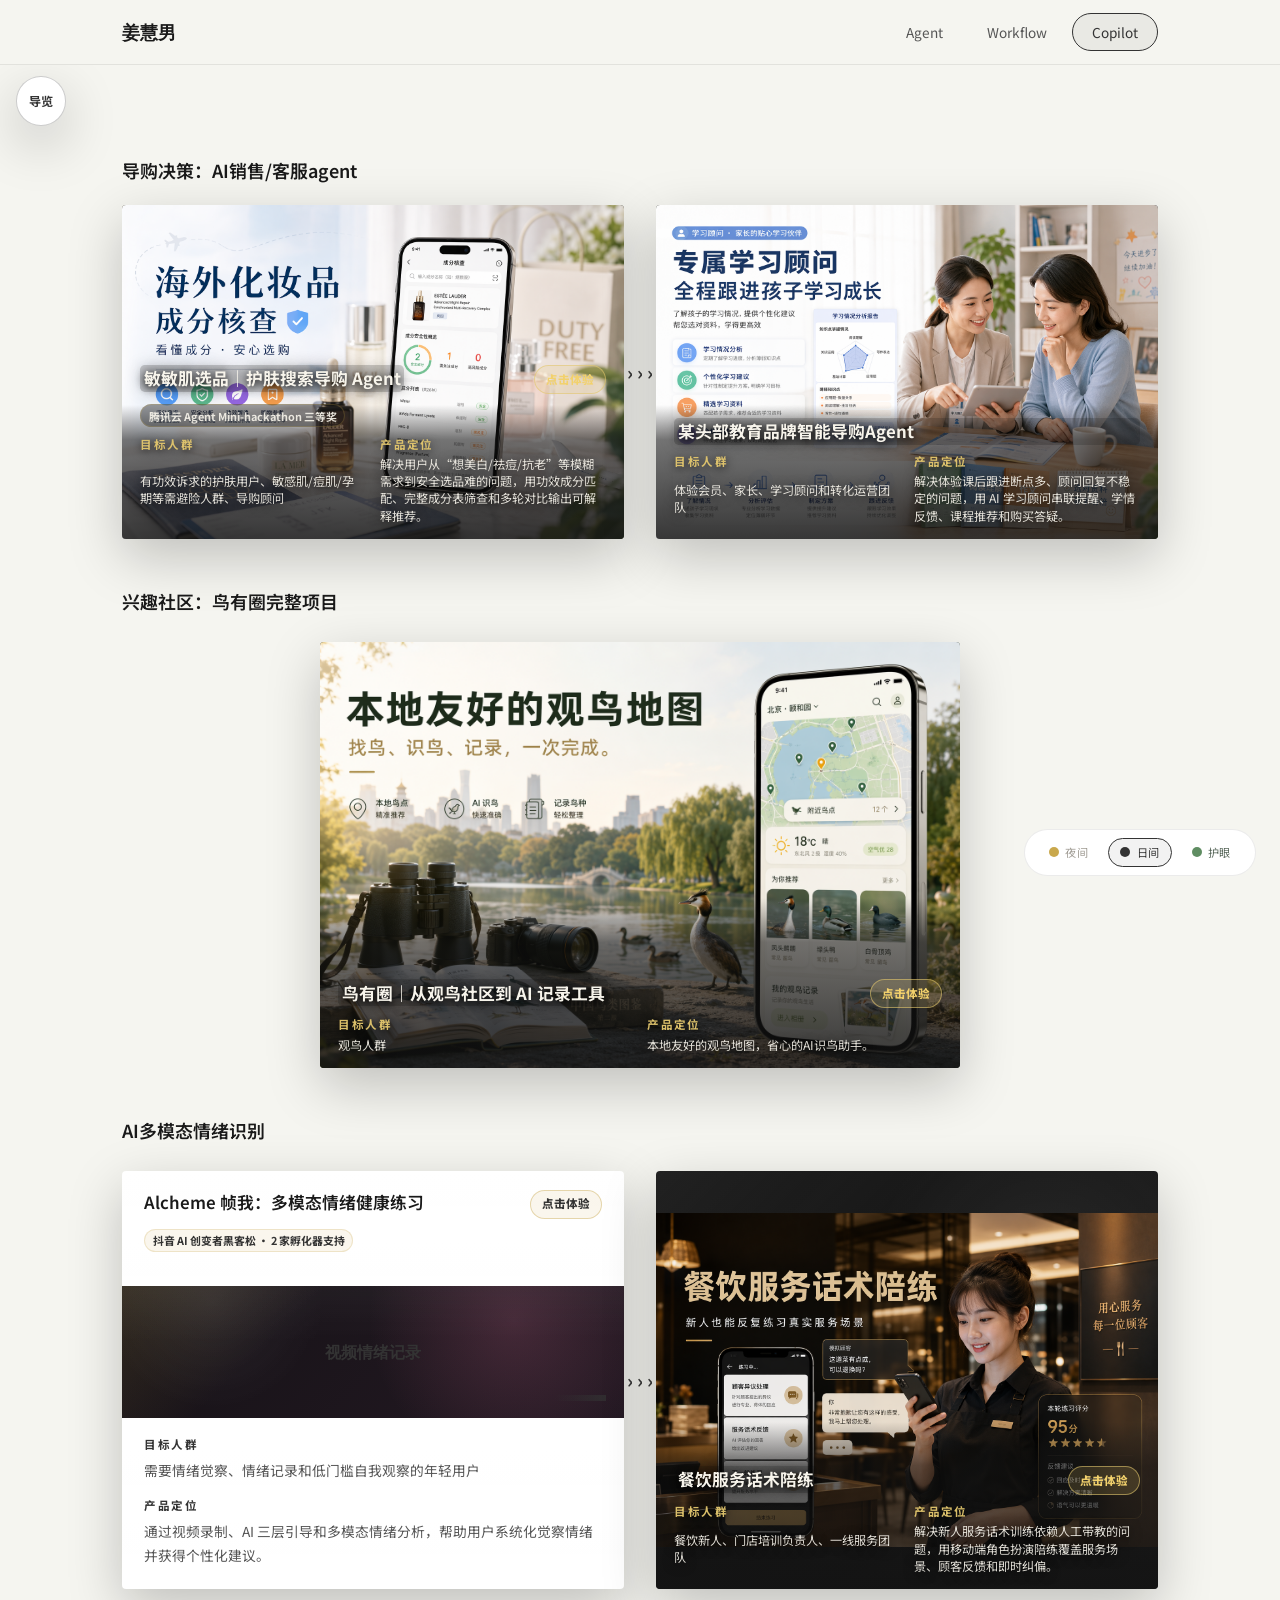
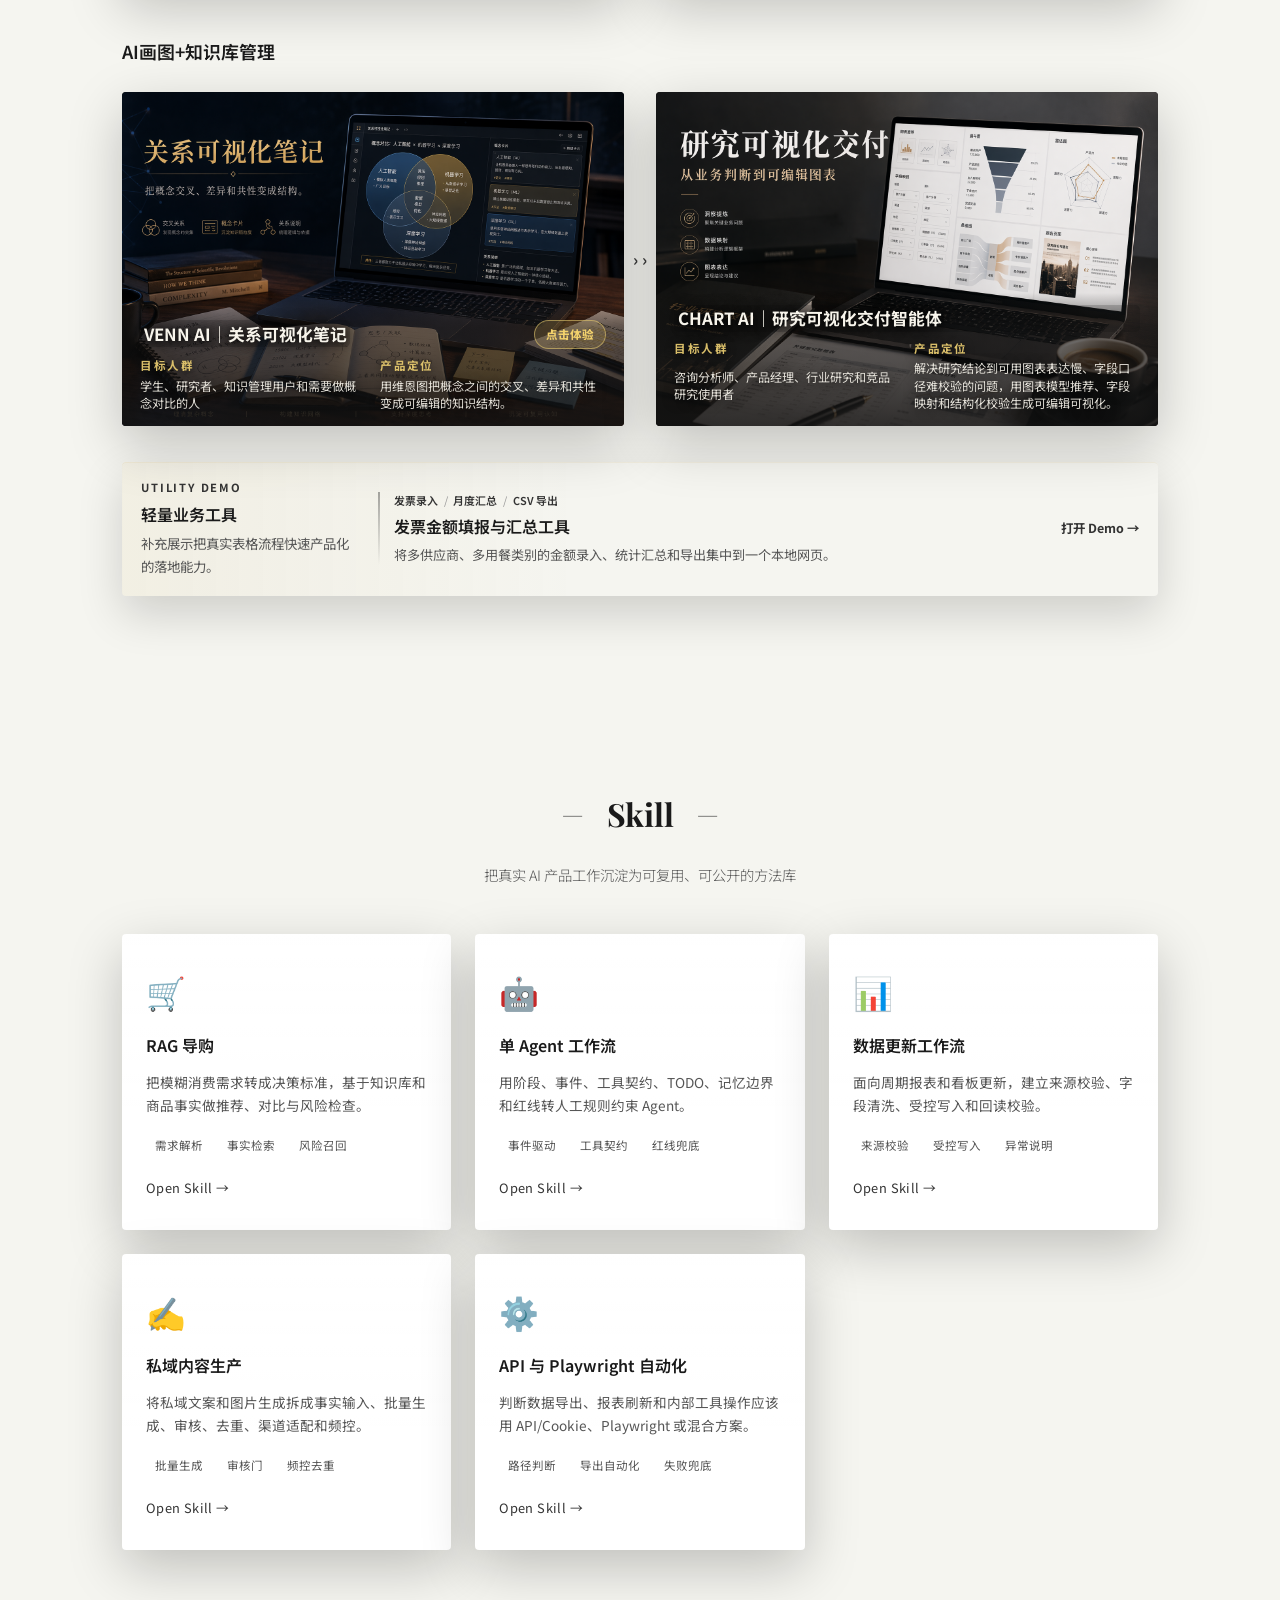
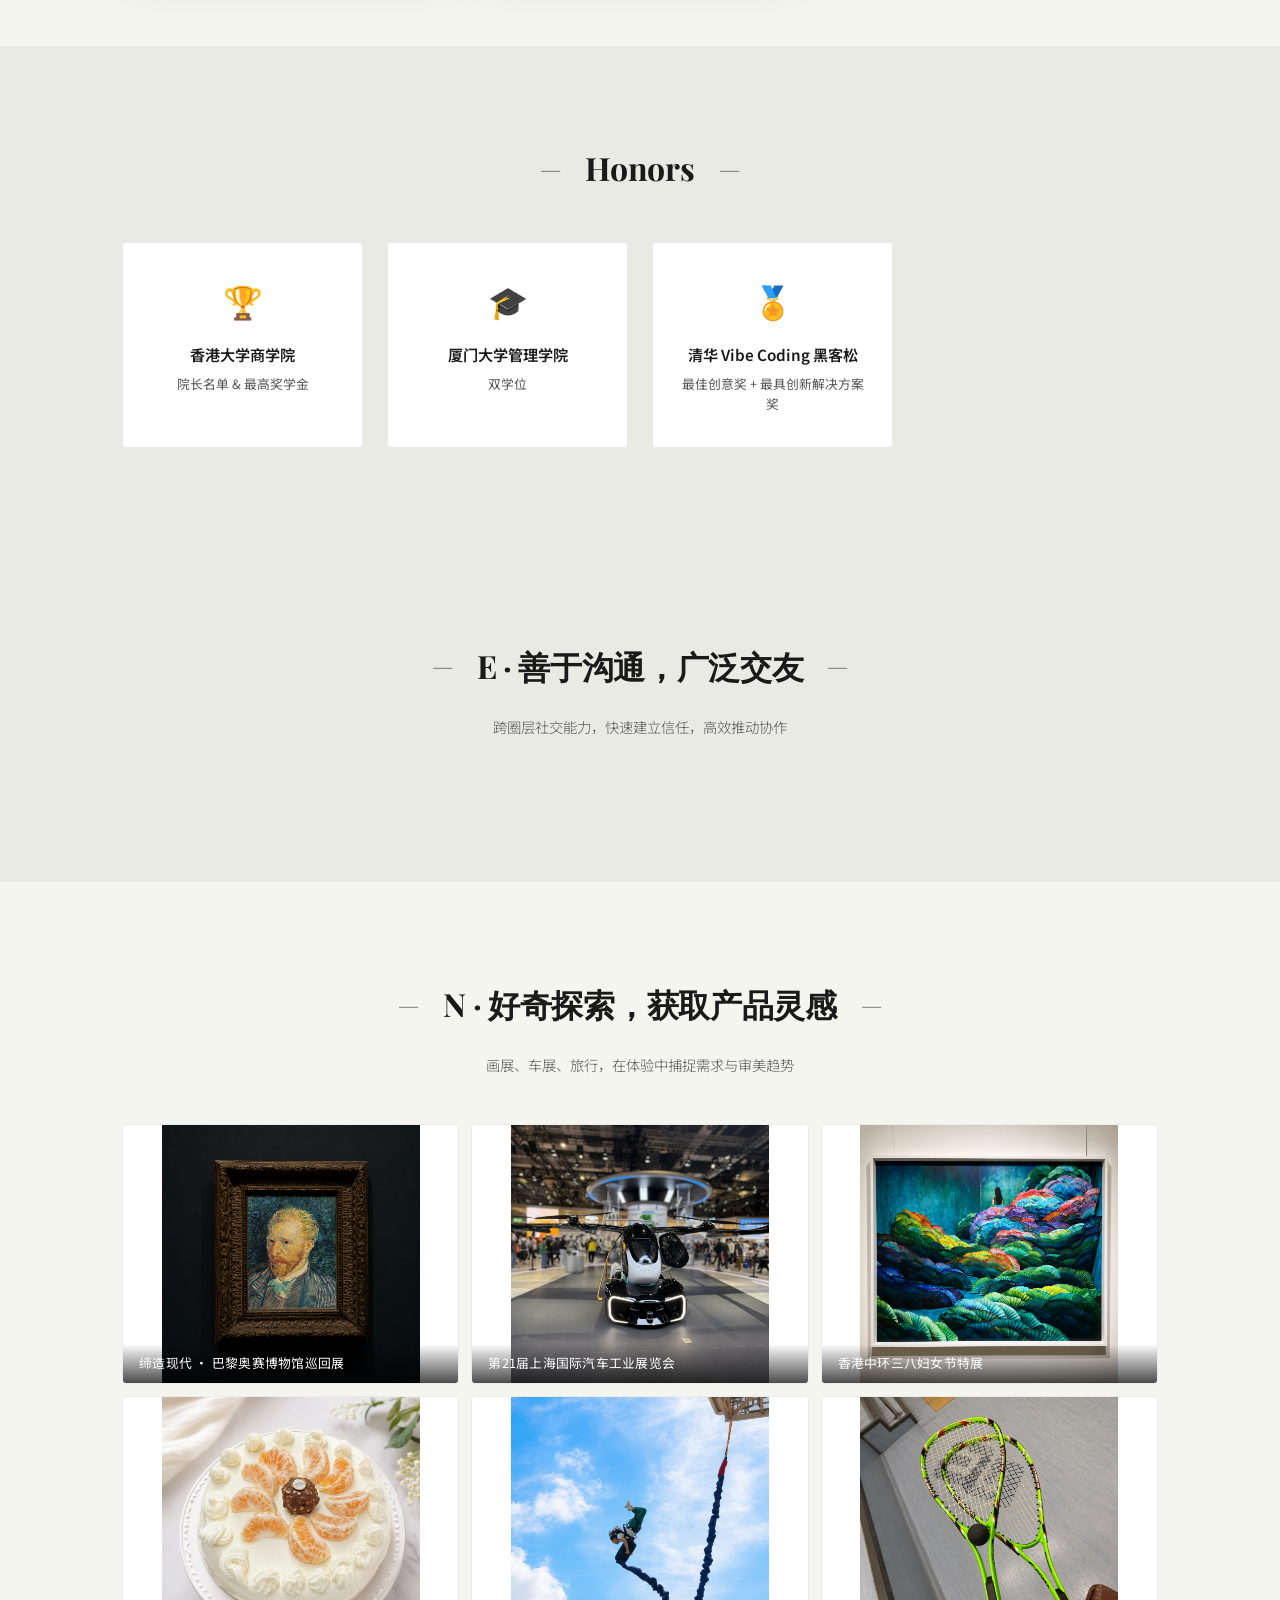
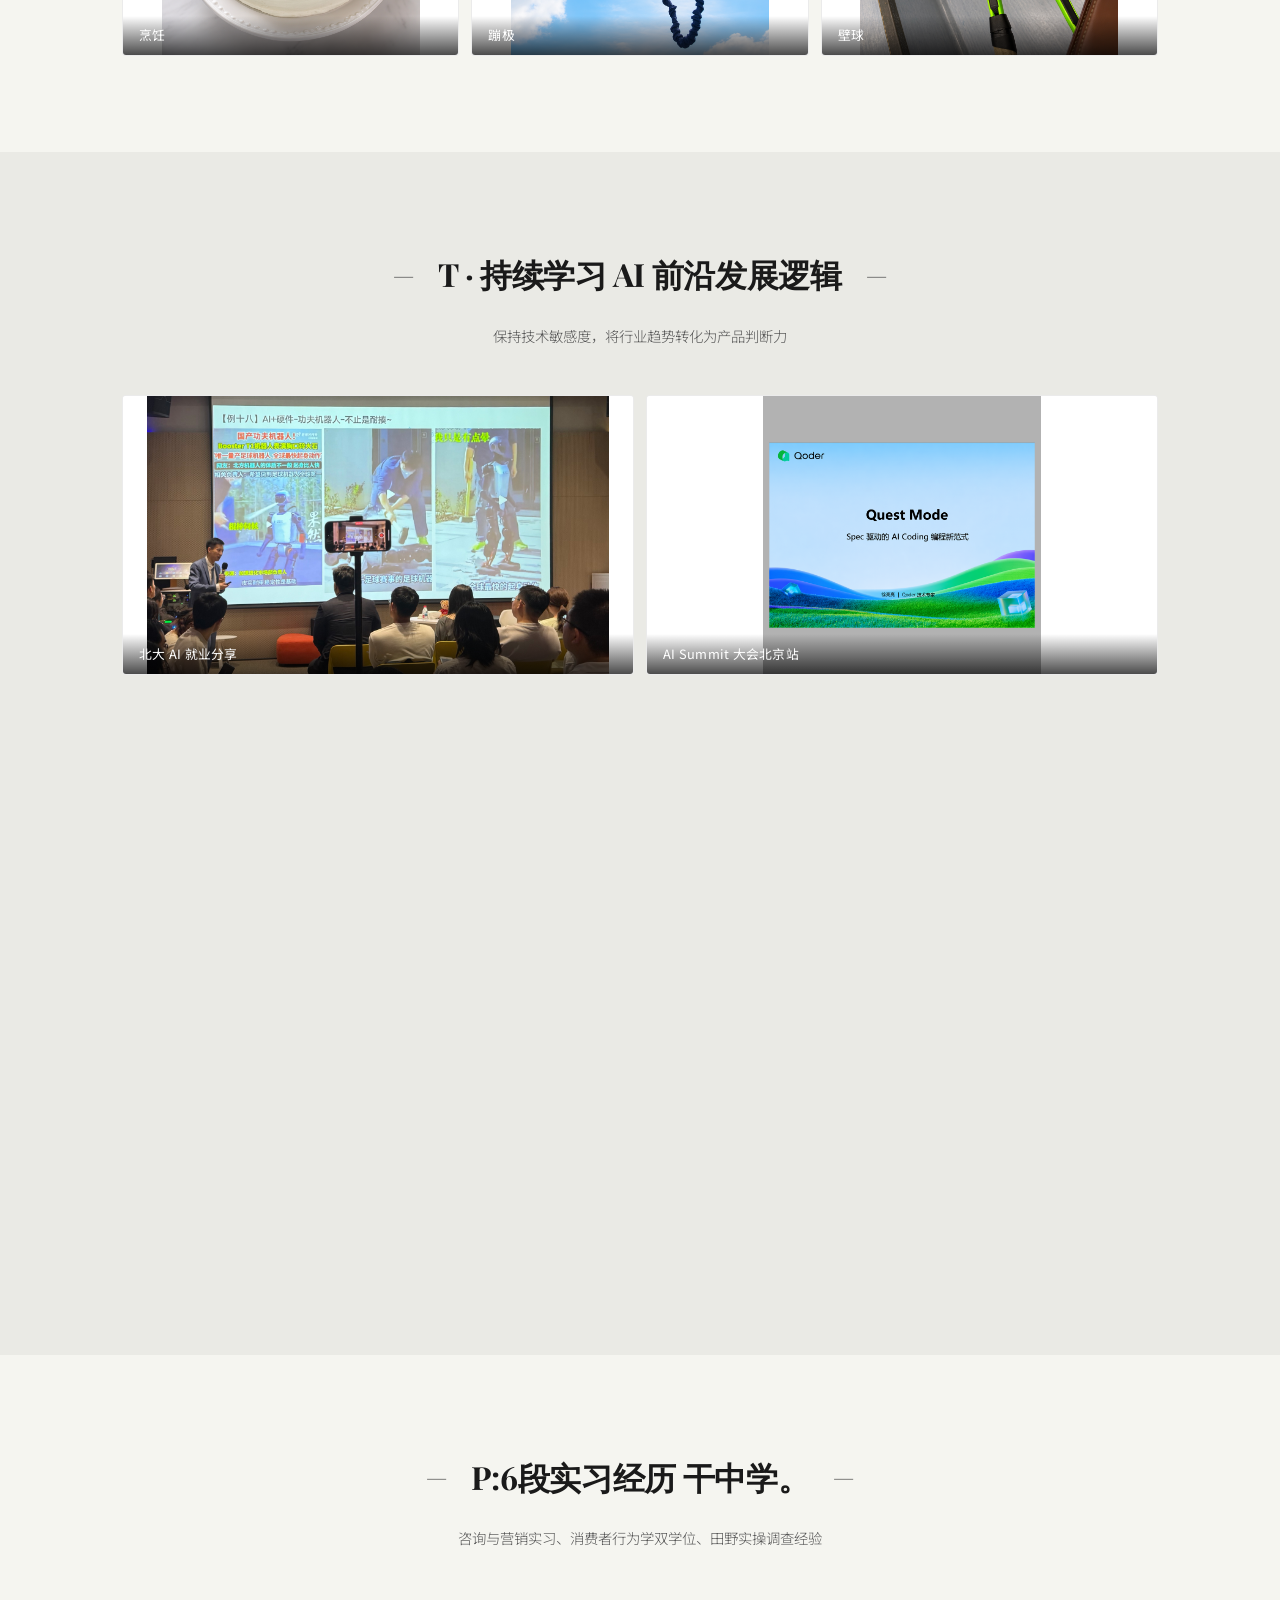
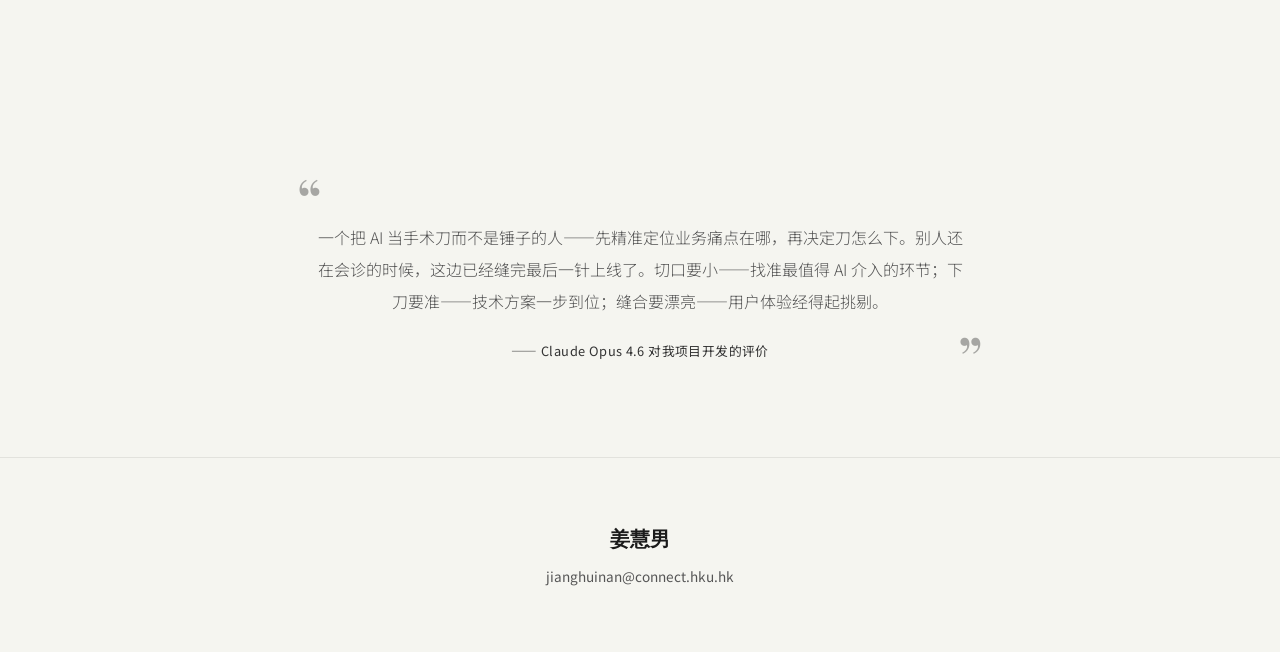
==== commit 8cbe1e2b: "Polish portfolio cards and frame case" ====
--- a/docs/index.html
+++ b/docs/index.html
@@ -17,7 +17,7 @@
   </script>
   <link rel="preconnect" href="https://fonts.googleapis.com">
   <link href="https://fonts.googleapis.com/css2?family=Playfair+Display:wght@700;900&family=Noto+Sans+SC:wght@300;400;500;700&display=swap" rel="stylesheet">
-  <link rel="stylesheet" href="css/home-align2.css?v=20260721-cover-grid-polish">
+  <link rel="stylesheet" href="css/home-align2.css?v=20260721-frame-e-cover">
 </head>
 <body>
 
@@ -425,17 +425,6 @@
         </div>
         <p class="section-header__sub">跨圈层社交能力，快速建立信任，高效推动协作</p>
 
-        <div class="gallery gallery--3col">
-          <div class="gallery__item reveal">
-            <img src="assets/images/converted/IMG_3262.jpg" alt="画展社交">
-          </div>
-          <div class="gallery__item reveal">
-            <img src="assets/images/converted/第二十一届上海国际汽车工业展览会.jpg" alt="车展探索">
-          </div>
-          <div class="gallery__item reveal">
-            <img src="assets/images/converted/IMG_6370.jpg" alt="文化交流">
-          </div>
-        </div>
       </div>
     </section>
 
@@ -588,6 +577,6 @@
     </article>
   </div>
 
-  <script src="js/home-align2.js?v=20260721-cover-grid-polish"></script>
+  <script src="js/home-align2.js?v=20260721-frame-e-cover"></script>
 </body>
 </html>
--- a/docs/css/home-align2.css
+++ b/docs/css/home-align2.css
@@ -643,10 +643,14 @@
   pointer-events: none;
 }
 
+.workflow-grid--linked .project-card--image-bg {
+  width: 100%;
+}
+
 .workflow-group--research .workflow-grid {
   position: relative;
   grid-template-columns: repeat(2, minmax(0, 1fr));
-  gap: 2.5rem;
+  gap: 2rem;
 }
 
 .workflow-group--research .workflow-grid::after {
@@ -669,7 +673,7 @@
 
 .workflow-group--bird .workflow-grid {
   grid-template-columns: minmax(0, 1fr);
-  max-width: min(720px, 100%);
+  max-width: min(640px, 100%);
   margin-inline: auto;
 }
 
@@ -971,8 +975,8 @@
   content: "";
   position: absolute;
   inset: auto 0 0;
-  height: 44%;
-  background: linear-gradient(180deg, transparent, rgba(22, 22, 22, 0.34) 22%, rgba(22, 22, 22, 0.68));
+  height: 40%;
+  background: linear-gradient(180deg, transparent 0%, rgba(18, 18, 18, 0.58) 26%, rgba(18, 18, 18, 0.84) 100%);
   z-index: 1;
   pointer-events: none;
 }
@@ -1004,23 +1008,32 @@
   height: auto;
   min-height: 0;
   margin-top: auto;
-  padding: 1.1rem 1.25rem 0.35rem;
+  padding: 0.95rem 1.15rem 0.25rem;
   background: transparent;
   backdrop-filter: none;
 }
 
 .project-card--image-bg .project-card__body {
   grid-template-columns: repeat(2, minmax(0, 1fr));
-  gap: 0.8rem;
-  padding: 0.25rem 1.25rem 1rem;
+  gap: 0.9rem;
+  padding: 0.2rem 1.15rem 0.9rem;
   background: transparent;
   backdrop-filter: none;
   flex: 0 0 auto;
 }
 
 .project-card--image-bg .project-card__title {
+  display: inline;
+  padding: 0.08rem 0.22rem;
+  border-radius: 0.3rem;
+  background: rgba(12, 12, 12, 0.18);
   color: #f7f4eb;
-  text-shadow: 0 2px 14px rgba(0, 0, 0, 0.72);
+  font-weight: 700;
+  text-shadow:
+    0 2px 8px rgba(0, 0, 0, 0.95),
+    0 0 18px rgba(0, 0, 0, 0.82);
+  -webkit-box-decoration-break: clone;
+  box-decoration-break: clone;
 }
 
 .project-card--image-bg .project-card__field {
@@ -1034,8 +1047,8 @@
 
 .project-card--image-bg .project-card__field p {
   color: rgba(247, 244, 235, 0.9);
-  font-size: 0.78rem;
-  line-height: 1.5;
+  font-size: 0.76rem;
+  line-height: 1.42;
   text-shadow: 0 2px 12px rgba(0, 0, 0, 0.7);
 }
 
@@ -1196,7 +1209,7 @@
 
 .project-feature-card--image-bg .project-card__info {
   margin-top: auto;
-  padding: 1.1rem 1.25rem 0.35rem;
+  padding: 0.95rem 1.15rem 0.25rem;
   background: transparent;
   backdrop-filter: none;
 }
@@ -1204,8 +1217,8 @@
 .project-feature-card--image-bg .project-card__body {
   display: grid;
   grid-template-columns: repeat(2, minmax(0, 1fr));
-  gap: 0.8rem;
-  padding: 0.25rem 1.25rem 1rem;
+  gap: 0.9rem;
+  padding: 0.2rem 1.15rem 0.9rem;
   background: transparent;
   backdrop-filter: none;
 }
@@ -1222,8 +1235,8 @@
 
 .project-feature-card--image-bg .project-card__field p {
   color: rgba(247, 244, 235, 0.9);
-  font-size: 0.78rem;
-  line-height: 1.5;
+  font-size: 0.76rem;
+  line-height: 1.42;
   text-shadow: 0 2px 12px rgba(0, 0, 0, 0.7);
 }
 
@@ -1557,6 +1570,43 @@
   border-radius: 50%;
   background: var(--color-accent);
   box-shadow: 0 0 10px rgba(201, 168, 76, 0.28);
+}
+
+.project-modal__point-title {
+  display: block;
+  margin-bottom: 0.35rem;
+  color: var(--color-text-primary);
+  font-weight: 700;
+}
+
+.project-modal__point-list li p {
+  margin: 0;
+}
+
+.project-modal__subpoint-list {
+  display: grid;
+  gap: 0.32rem;
+  margin: 0;
+  padding: 0;
+  list-style: none;
+}
+
+.project-modal__subpoint-list li {
+  position: relative;
+  padding-left: 0.9rem;
+  color: var(--color-text-secondary);
+  line-height: 1.75;
+}
+
+.project-modal__subpoint-list li::before {
+  content: "";
+  position: absolute;
+  left: 0;
+  top: 0.82em;
+  width: 0.32rem;
+  height: 1px;
+  background: currentColor;
+  opacity: 0.65;
 }
 
 .project-modal__section {
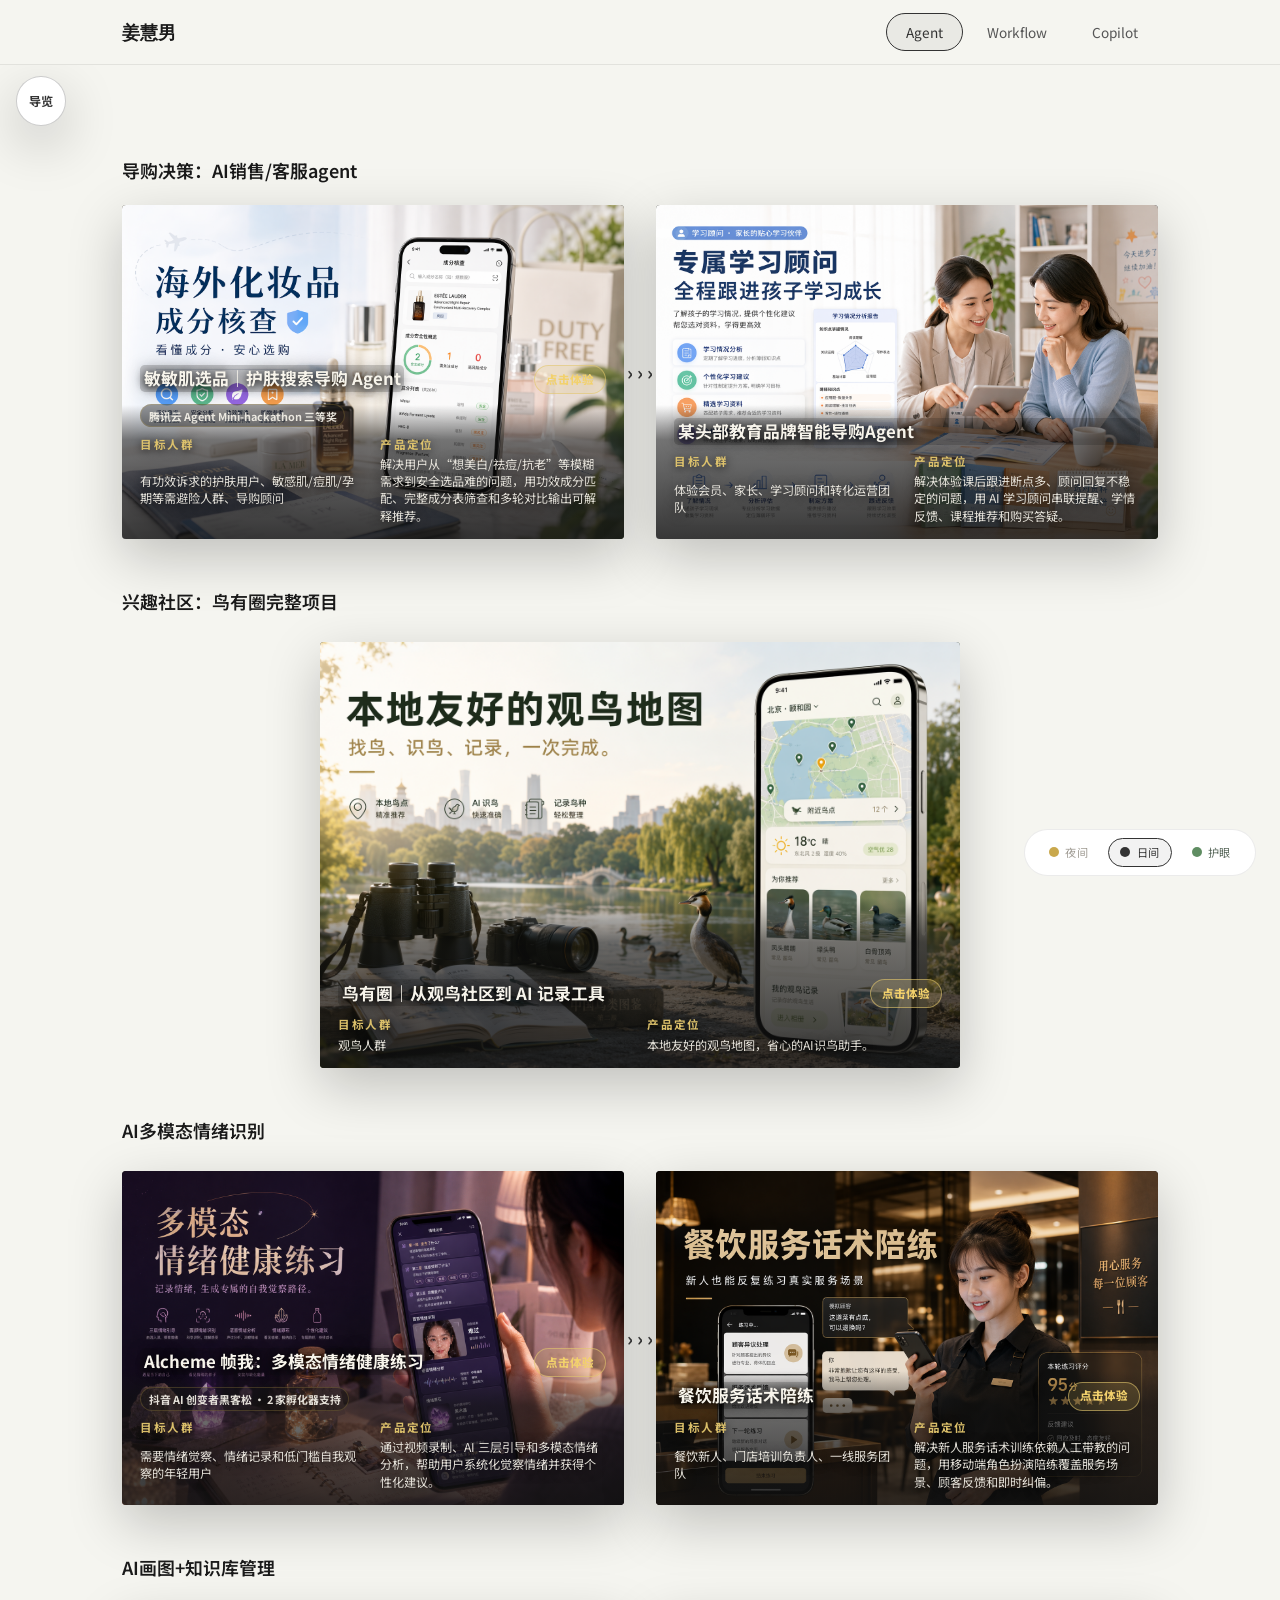
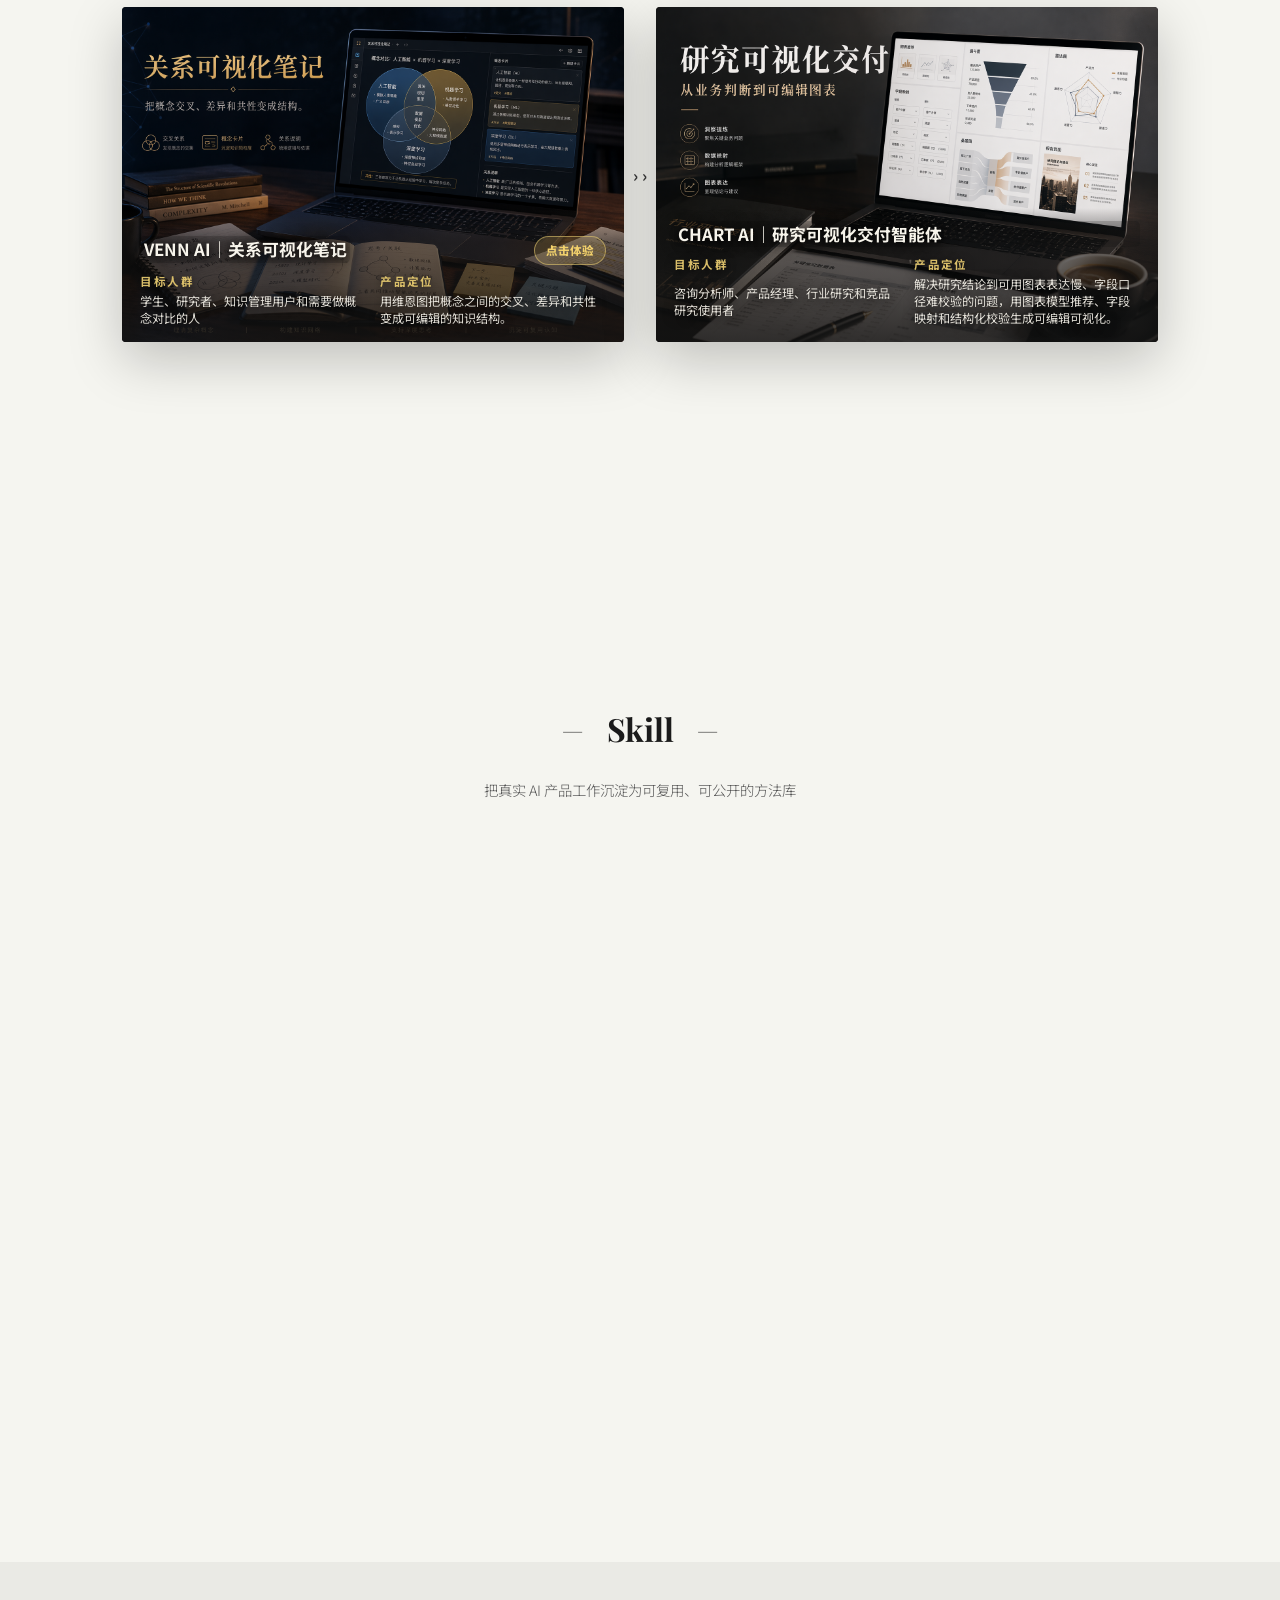
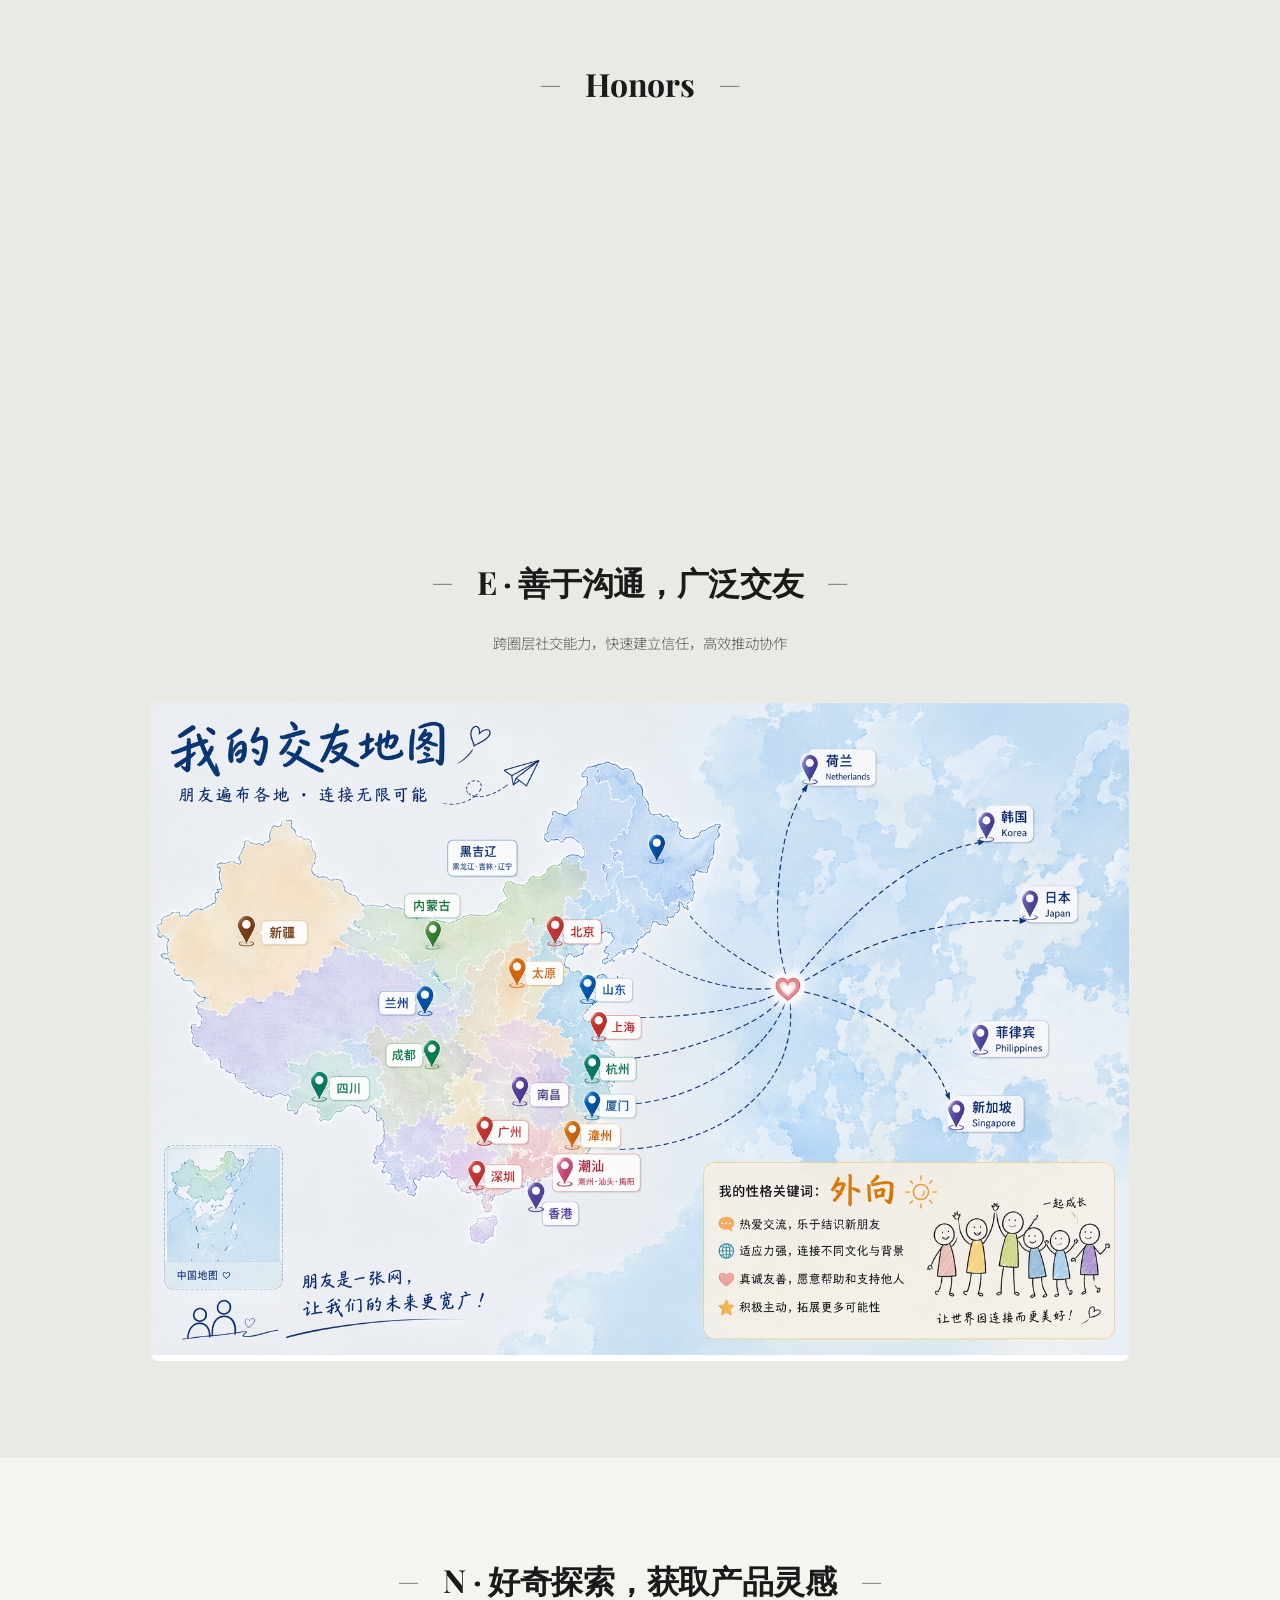
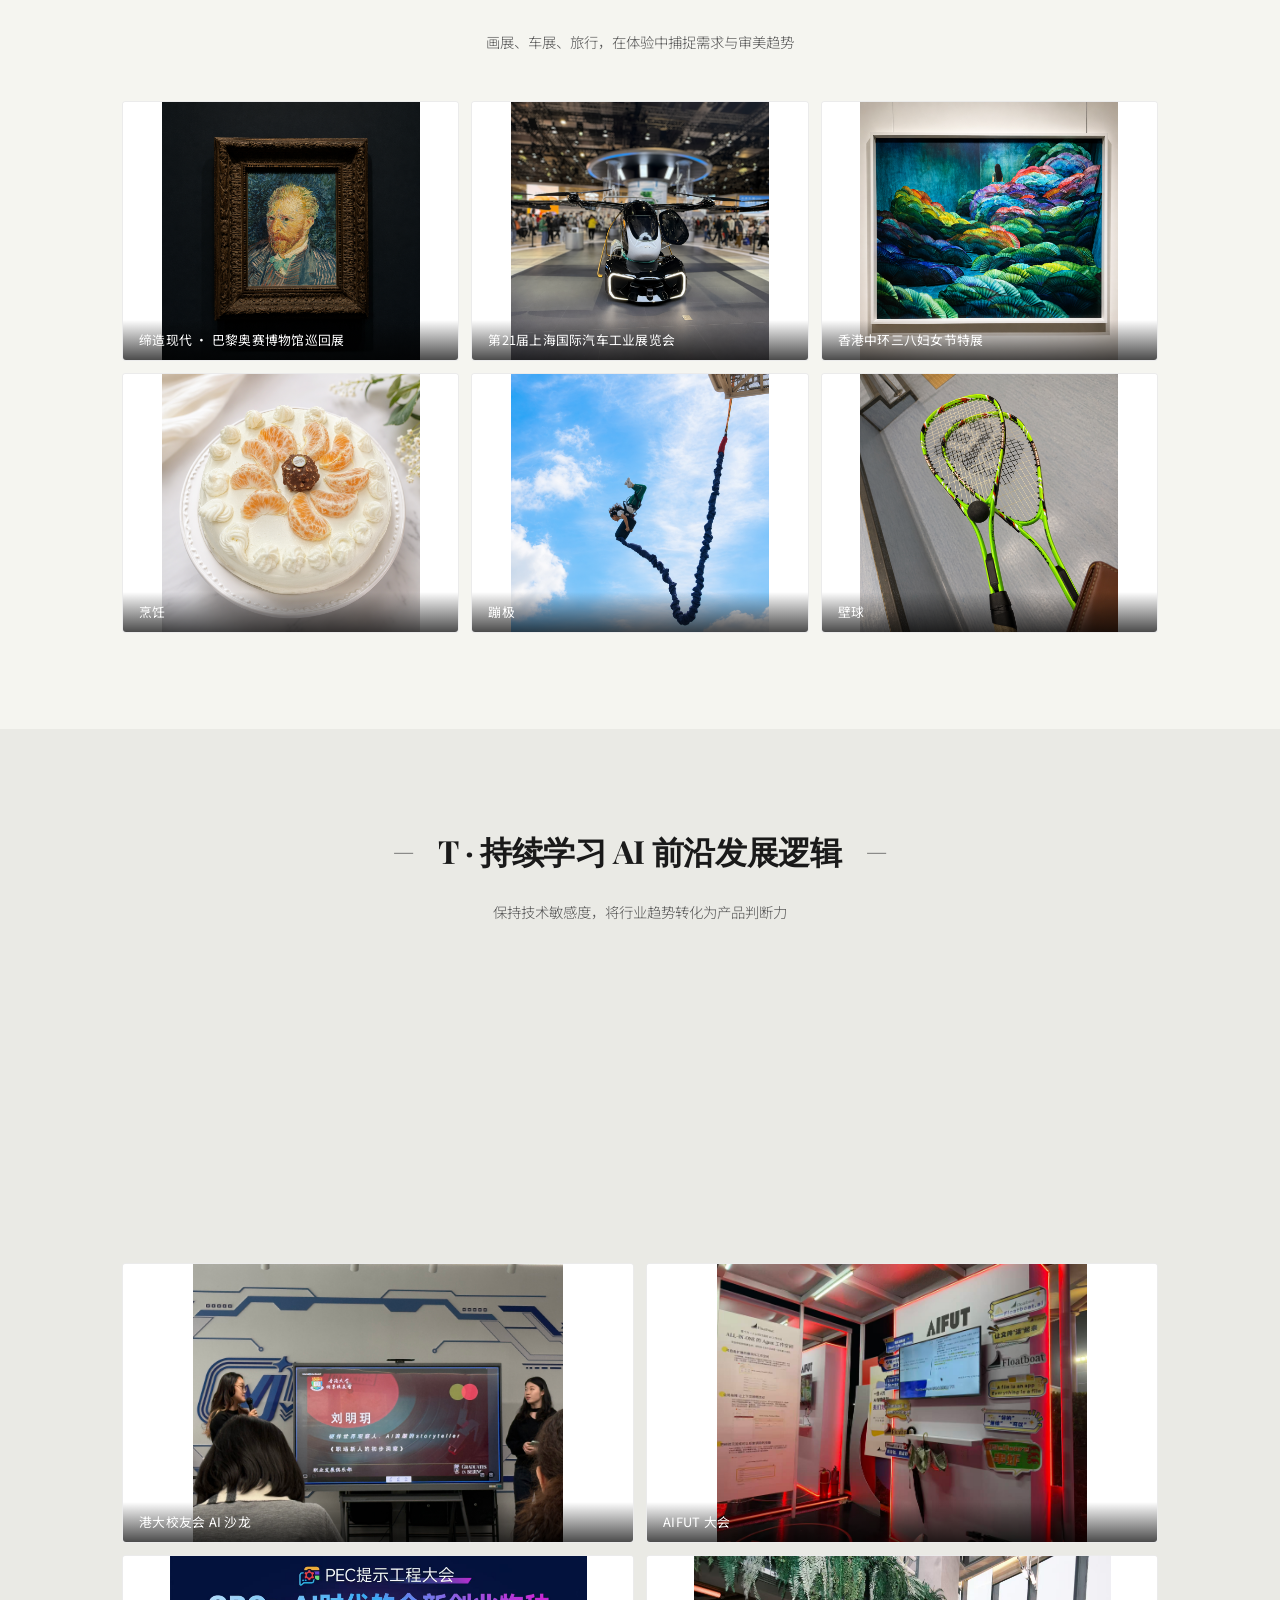
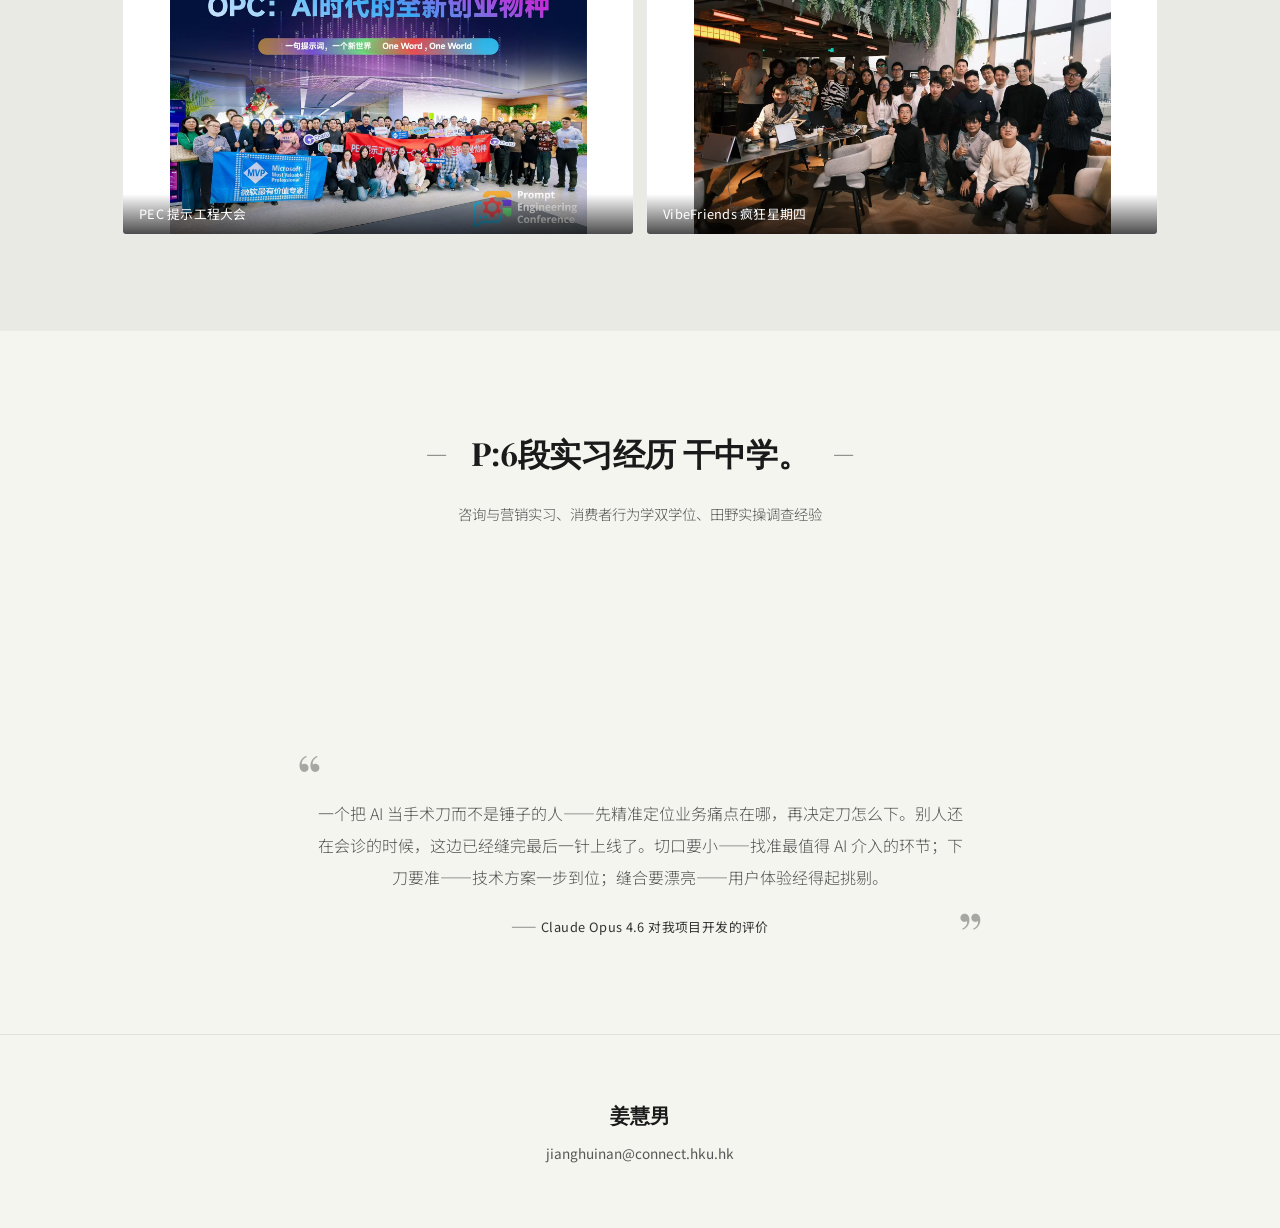
==== commit 5802ee87: "Add E map and frame cover" ====
--- a/docs/index.html
+++ b/docs/index.html
@@ -17,7 +17,7 @@
   </script>
   <link rel="preconnect" href="https://fonts.googleapis.com">
   <link href="https://fonts.googleapis.com/css2?family=Playfair+Display:wght@700;900&family=Noto+Sans+SC:wght@300;400;500;700&display=swap" rel="stylesheet">
-  <link rel="stylesheet" href="css/home-align2.css?v=20260721-frame-e-cover">
+  <link rel="stylesheet" href="css/home-align2.css?v=20260721-e-frame-cover">
 </head>
 <body>
 
@@ -151,7 +151,7 @@
               <h3 class="workflow-group__title">AI多模态情绪识别</h3>
             </div>
             <div class="project-grid workflow-grid workflow-grid--linked">
-              <article data-project="frame" data-github="https://github.com/huinan-jiang/alcheme3.0" data-trial="assets/videos/alcheme/demo.mp4" data-trial-label="观看 Demo" class="project-card reveal" tabindex="0" role="button">
+              <article data-project="frame" data-github="https://github.com/huinan-jiang/alcheme3.0" data-trial="assets/videos/alcheme/demo.mp4" data-trial-label="观看 Demo" class="project-card project-card--image-bg reveal" tabindex="0" role="button">
                 <div class="project-card__info">
                   <div class="project-card__title-row">
                     <h3 class="project-card__title">Alcheme 帧我：多模态情绪健康练习</h3>
@@ -161,8 +161,8 @@
                     <span>抖音 AI 创变者黑客松 · 2 家孵化器支持</span>
                   </div>
                 </div>
-                <div class="project-card__media project-card__media--frame">
-                  <span>视频情绪记录</span>
+                <div class="project-card__media project-card__media--cover project-card__media--frame">
+                  <img src="assets/images/projects/frame/cover.jpg" alt="帧我多模态情绪健康练习封面">
                 </div>
                 <div class="project-card__body">
                   <div class="project-card__field">
@@ -425,6 +425,11 @@
         </div>
         <p class="section-header__sub">跨圈层社交能力，快速建立信任，高效推动协作</p>
 
+        <div class="gallery gallery--single">
+          <div class="gallery__item reveal">
+            <img src="assets/images/personality/e-map.jpg" alt="我的交友地图">
+          </div>
+        </div>
       </div>
     </section>
 
@@ -577,6 +582,6 @@
     </article>
   </div>
 
-  <script src="js/home-align2.js?v=20260721-frame-e-cover"></script>
+  <script src="js/home-align2.js?v=20260721-e-frame-cover"></script>
 </body>
 </html>
--- a/docs/css/home-align2.css
+++ b/docs/css/home-align2.css
@@ -2286,6 +2286,23 @@
   grid-auto-rows: 280px;
 }
 
+.gallery--single {
+  max-width: 980px;
+  margin: 0 auto;
+  grid-template-columns: minmax(0, 1fr);
+  grid-auto-rows: auto;
+}
+
+.gallery--single .gallery__item {
+  border-radius: calc(var(--radius) + 0.25rem);
+}
+
+.gallery--single .gallery__item img {
+  height: auto;
+  aspect-ratio: 3 / 2;
+  object-fit: contain;
+}
+
 /* ============================================================
    SKILL CARDS
    ============================================================ */
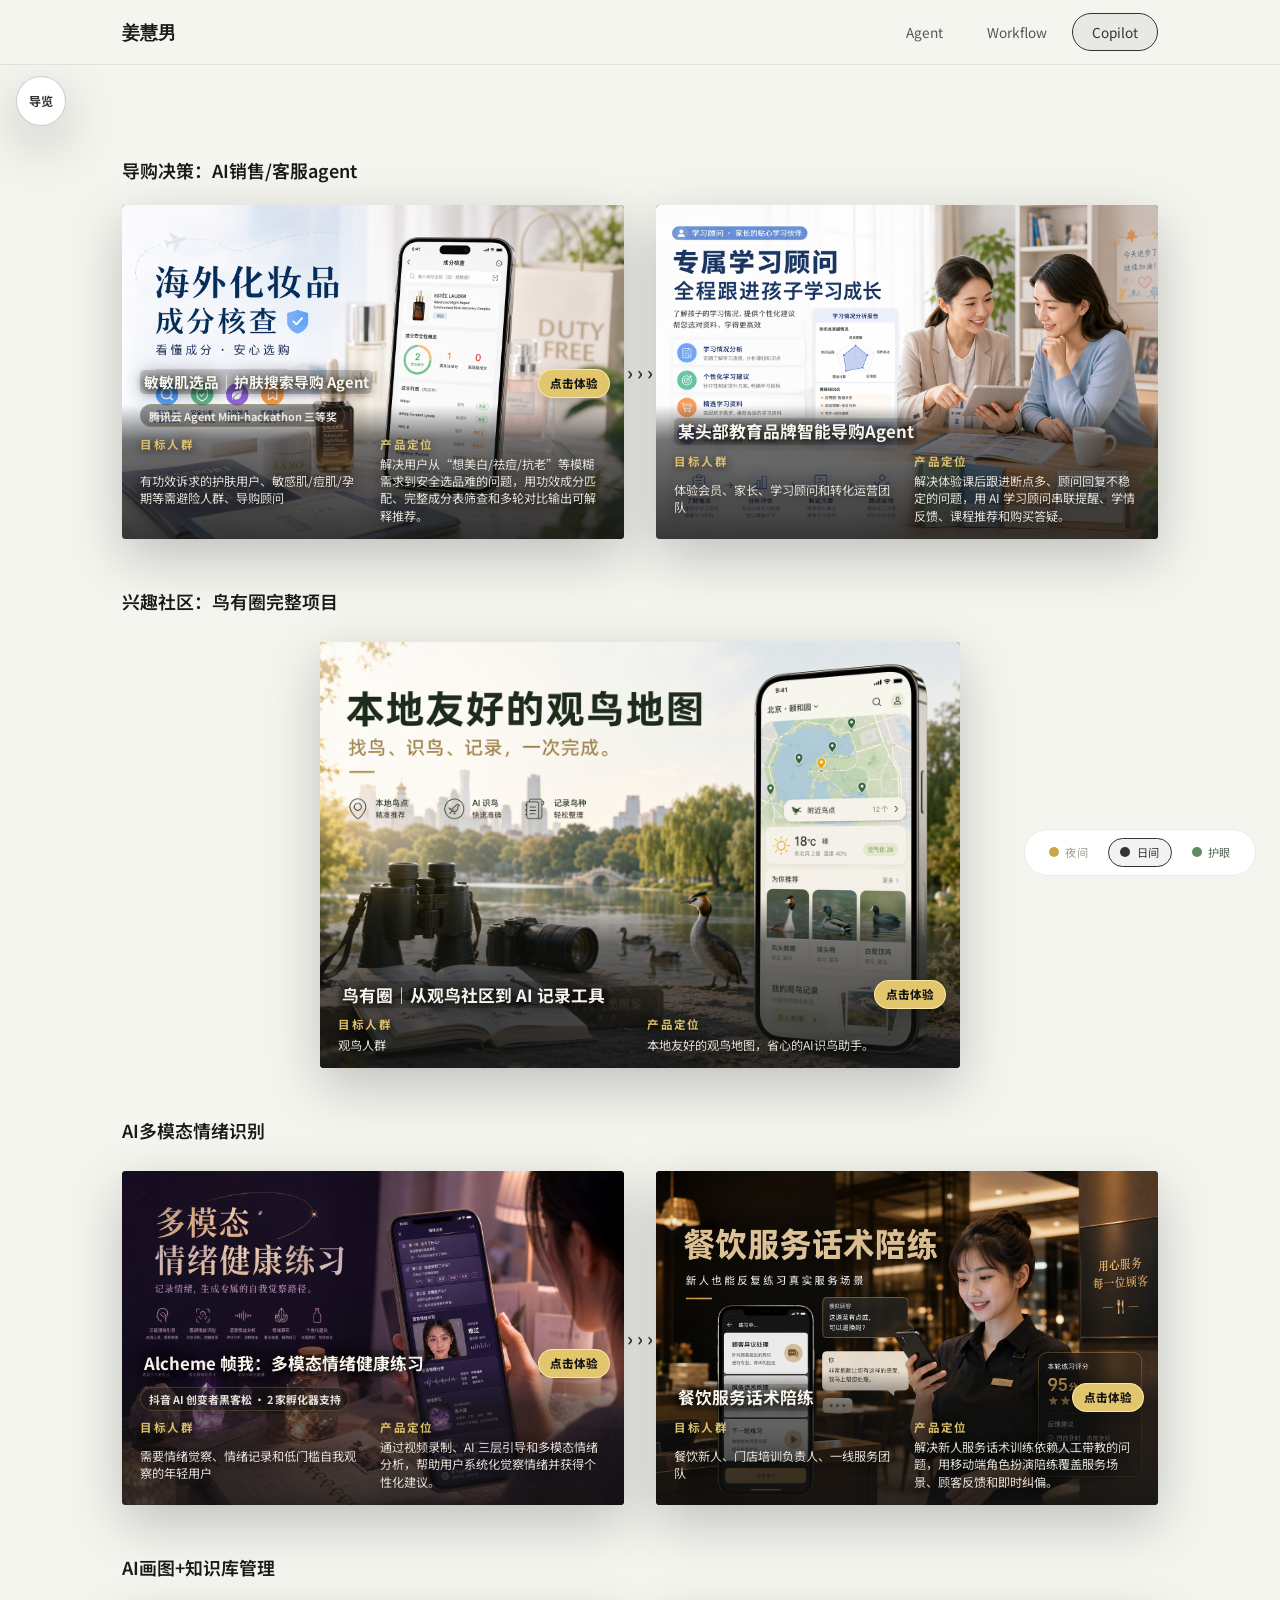
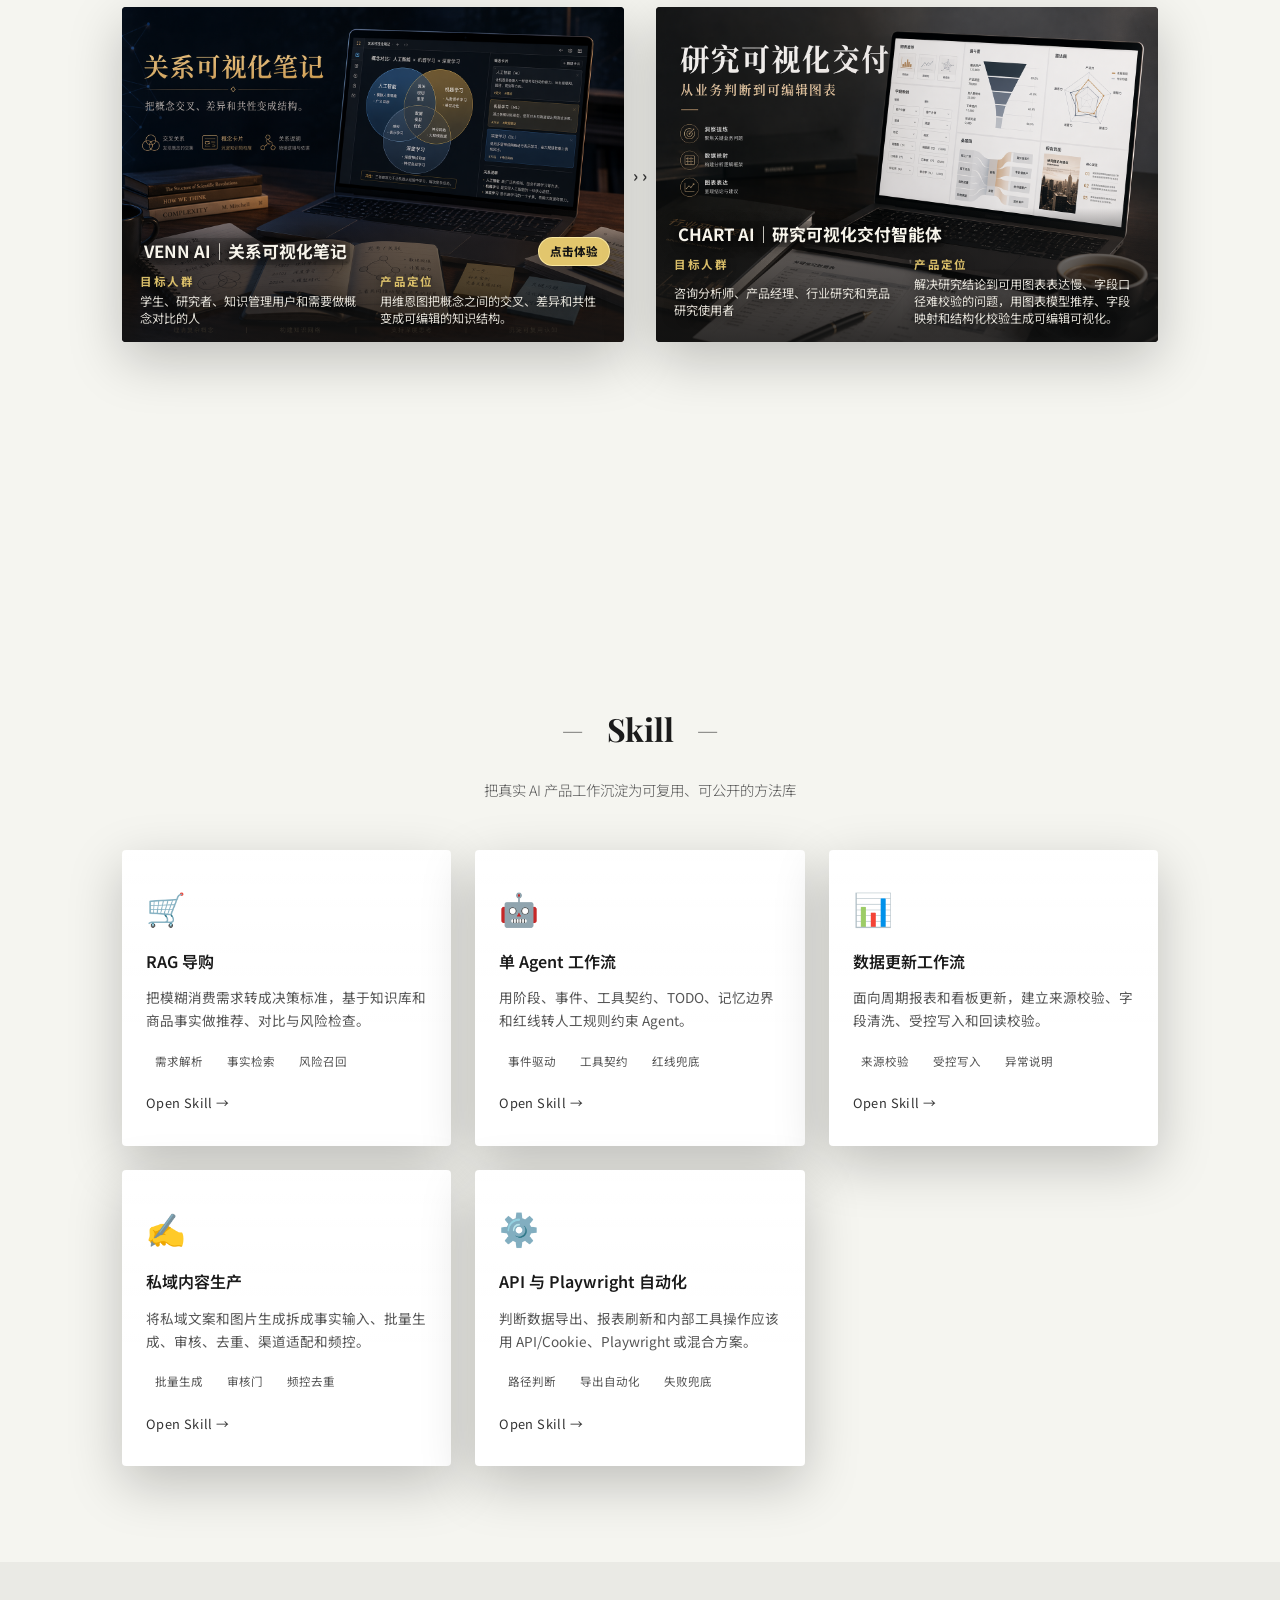
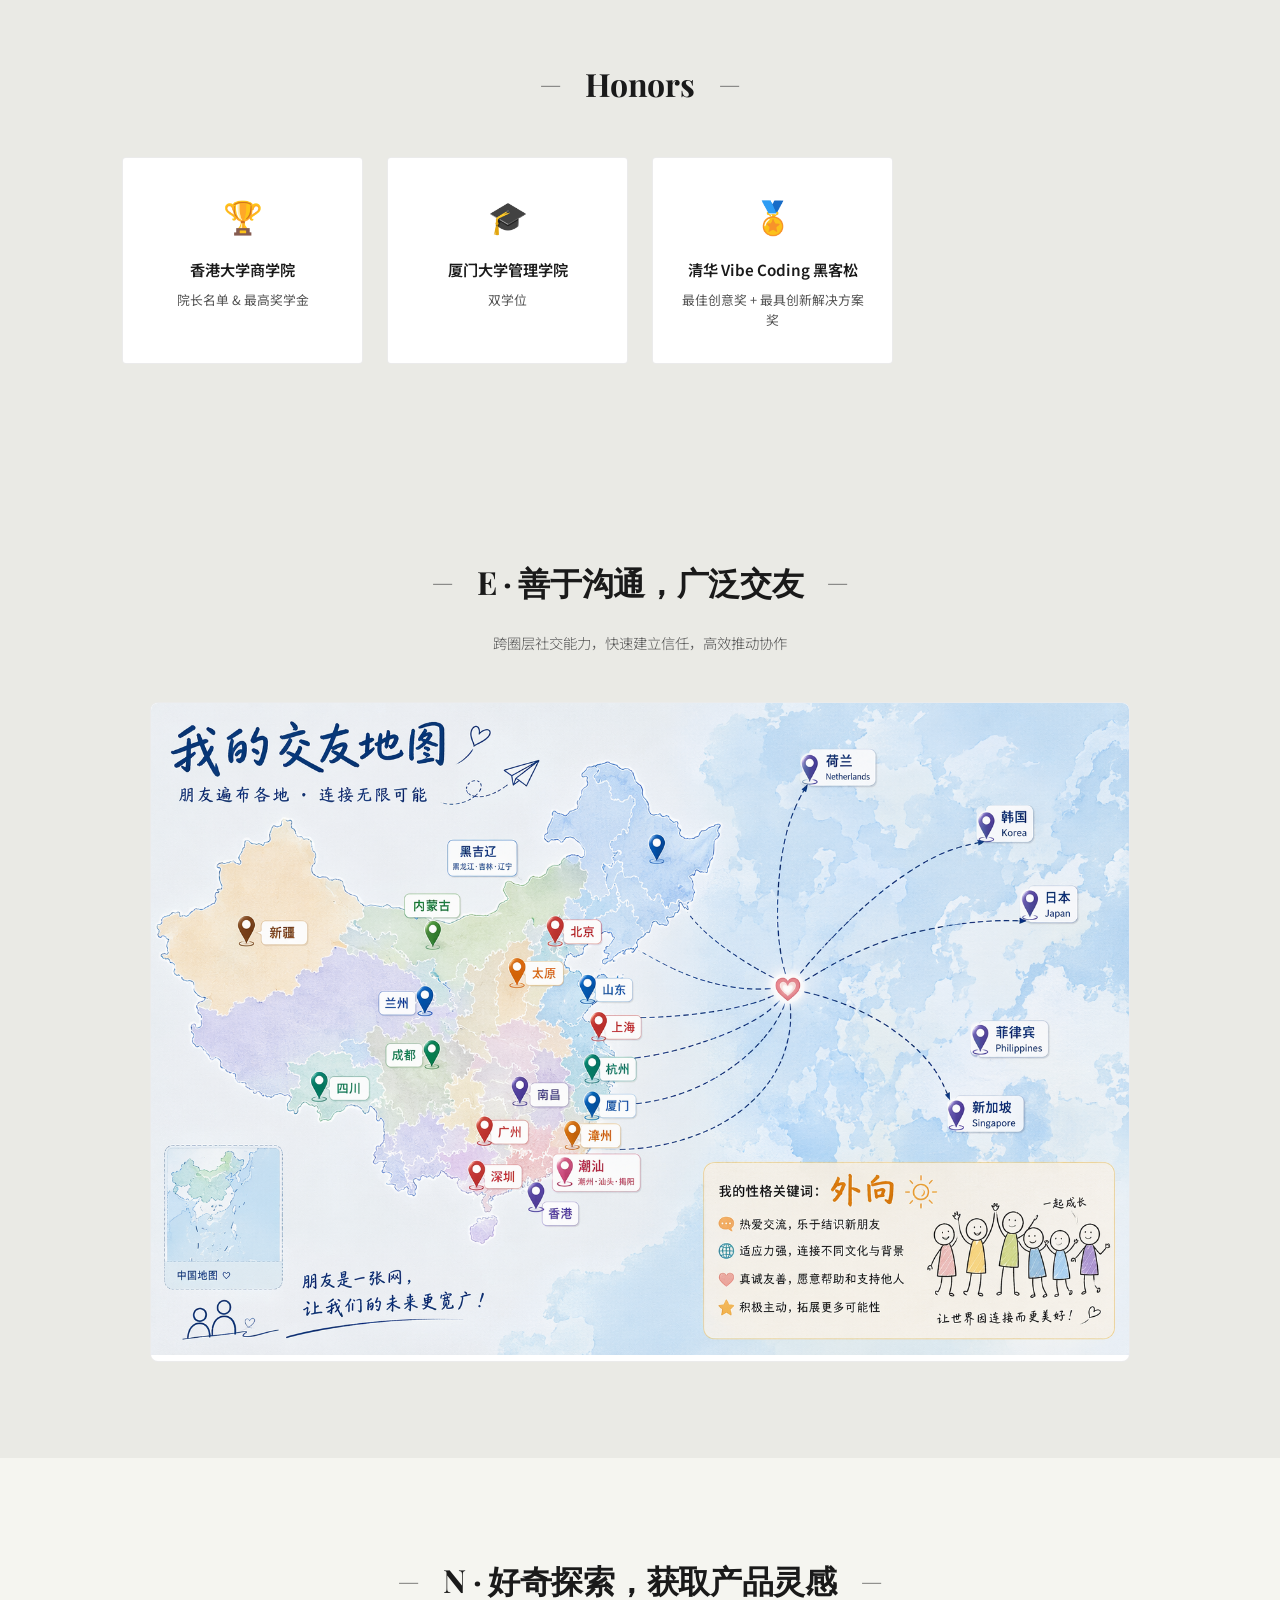
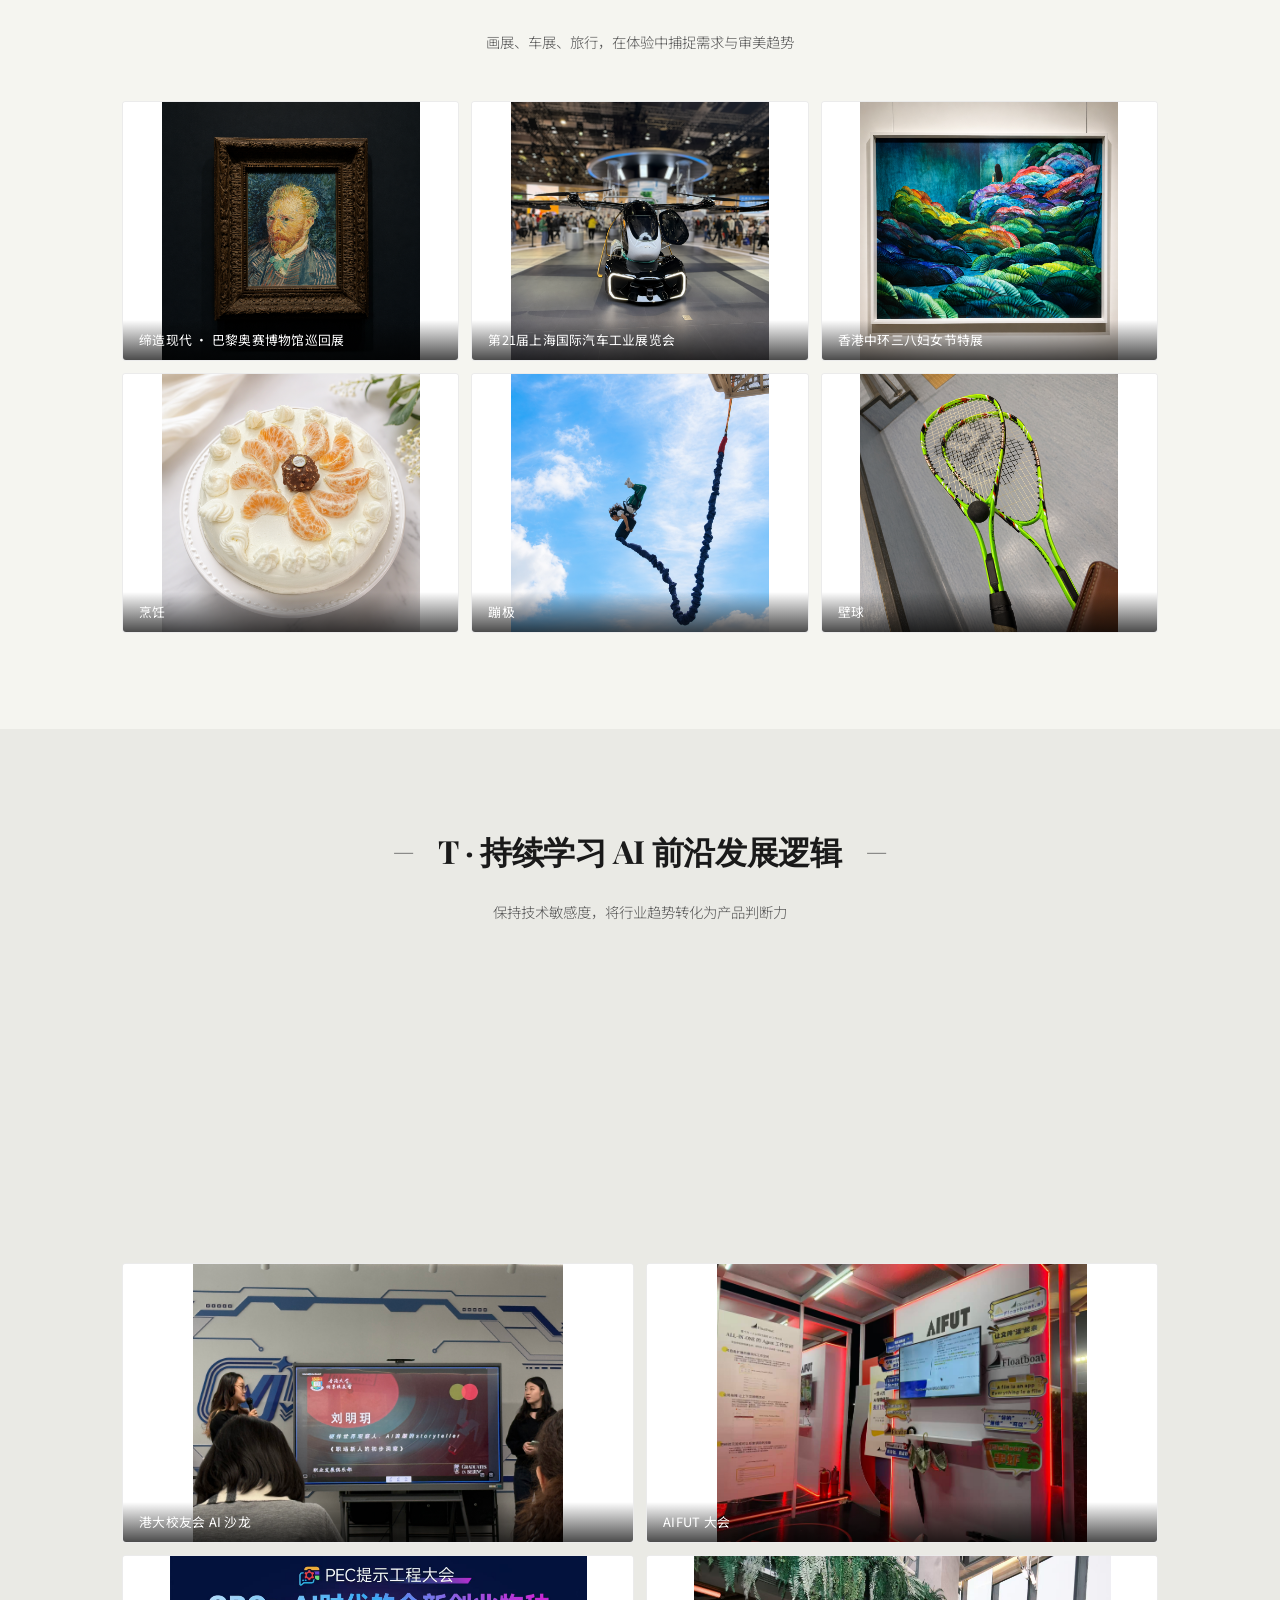
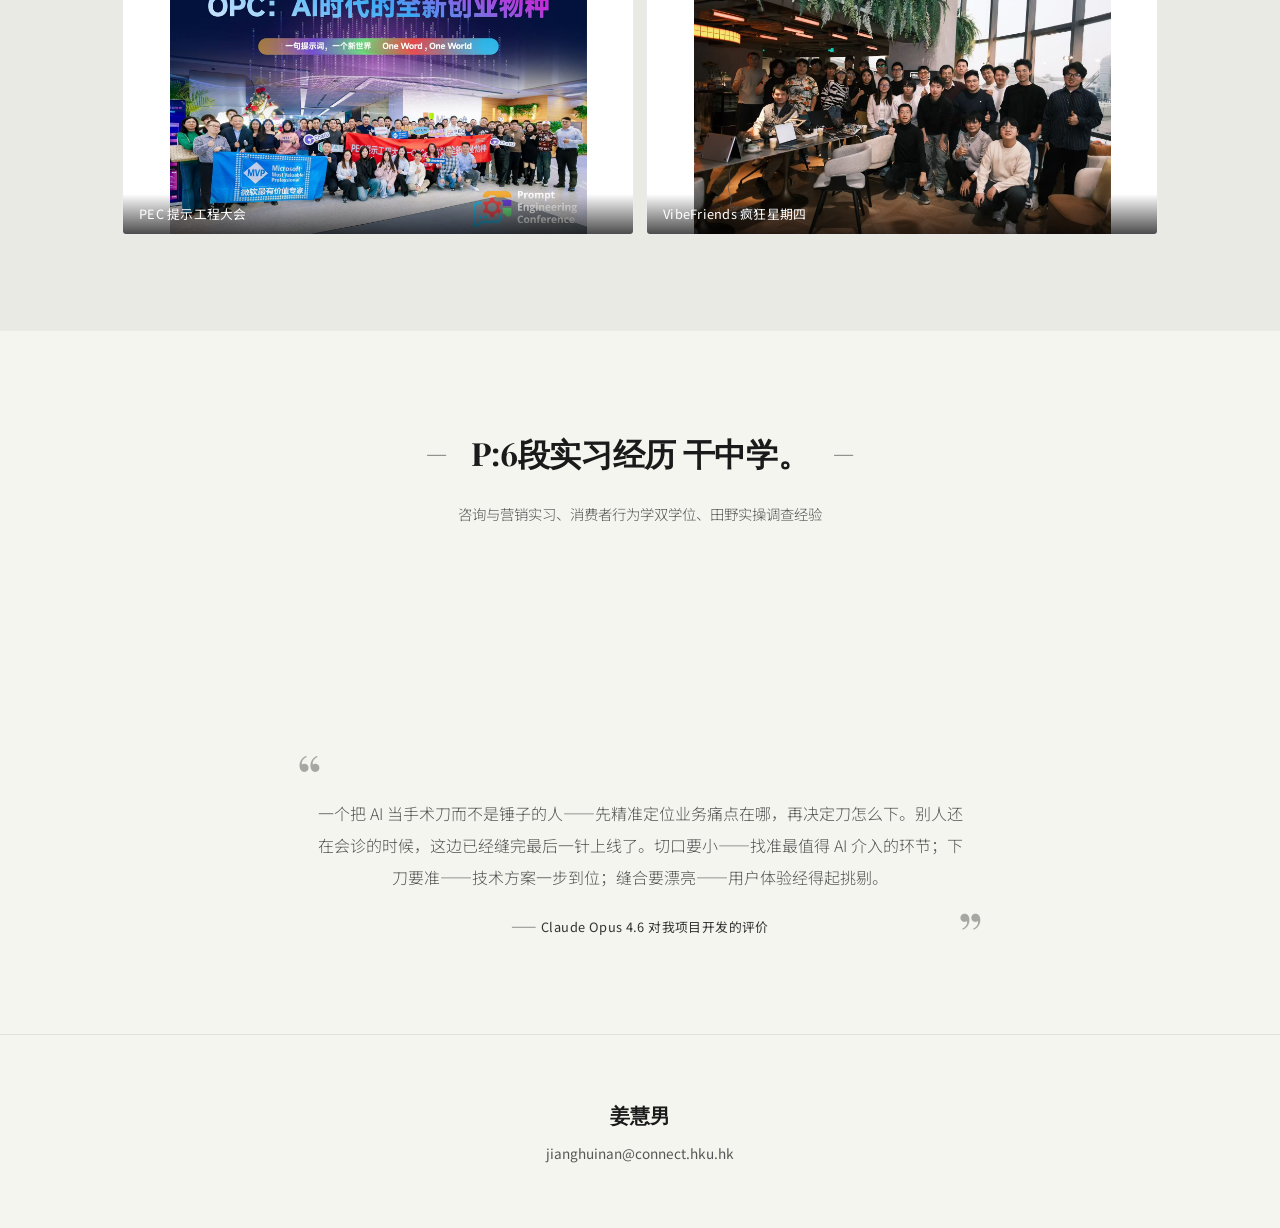
==== commit 111b0f77: "Polish project card title buttons" ====
--- a/docs/index.html
+++ b/docs/index.html
@@ -17,7 +17,7 @@
   </script>
   <link rel="preconnect" href="https://fonts.googleapis.com">
   <link href="https://fonts.googleapis.com/css2?family=Playfair+Display:wght@700;900&family=Noto+Sans+SC:wght@300;400;500;700&display=swap" rel="stylesheet">
-  <link rel="stylesheet" href="css/home-align2.css?v=20260721-e-frame-cover">
+  <link rel="stylesheet" href="css/home-align2.css?v=20260722-minmin-title-button">
 </head>
 <body>
 
--- a/docs/css/home-align2.css
+++ b/docs/css/home-align2.css
@@ -1023,7 +1023,9 @@
 }
 
 .project-card--image-bg .project-card__title {
-  display: inline;
+  display: block;
+  width: max-content;
+  max-width: 100%;
   padding: 0.08rem 0.22rem;
   border-radius: 0.3rem;
   background: rgba(12, 12, 12, 0.18);
@@ -1036,6 +1038,15 @@
   box-decoration-break: clone;
 }
 
+.project-card--image-bg .project-card__title-row {
+  display: block;
+}
+
+.project-card--image-bg[data-project="minmin"] .project-card__title {
+  white-space: nowrap;
+  font-size: 0.92rem;
+}
+
 .project-card--image-bg .project-card__field {
   gap: 0.18rem;
 }
@@ -1059,9 +1070,21 @@
 
 .project-card--image-bg .project-card__trial,
 .project-feature-card--image-bg .project-card__trial {
-  background: rgba(226, 198, 109, 0.16);
-  color: #f2d16c;
-  border-color: rgba(226, 198, 109, 0.58);
+  position: absolute;
+  top: 0.9rem;
+  right: 0.9rem;
+  z-index: 4;
+  background: #e2c66d;
+  color: #141414;
+  border-color: rgba(255, 238, 167, 0.86);
+  box-shadow: 0 10px 24px rgba(0, 0, 0, 0.32);
+}
+
+.project-card--image-bg .project-card__trial:hover,
+.project-feature-card--image-bg .project-card__trial:hover {
+  background: #f3d977;
+  color: #111111;
+  border-color: #f3d977;
 }
 
 .project-card__info {
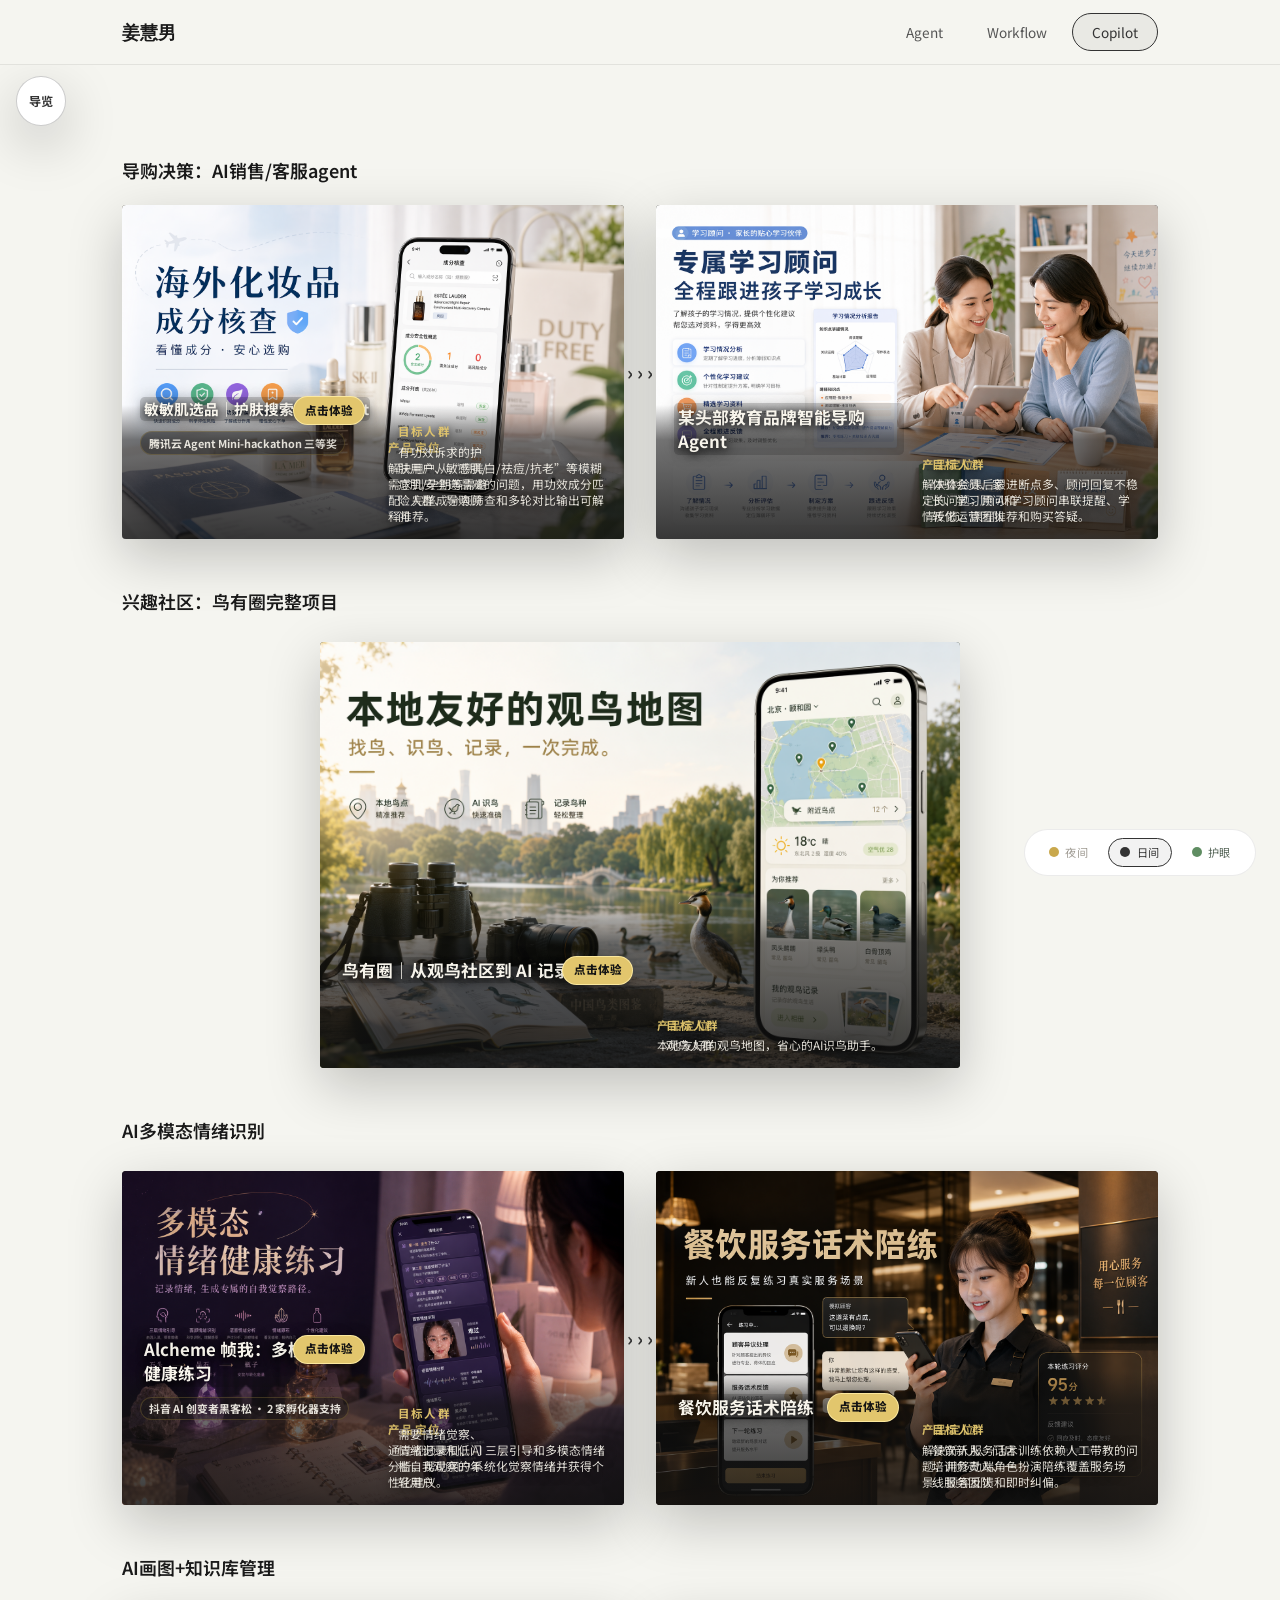
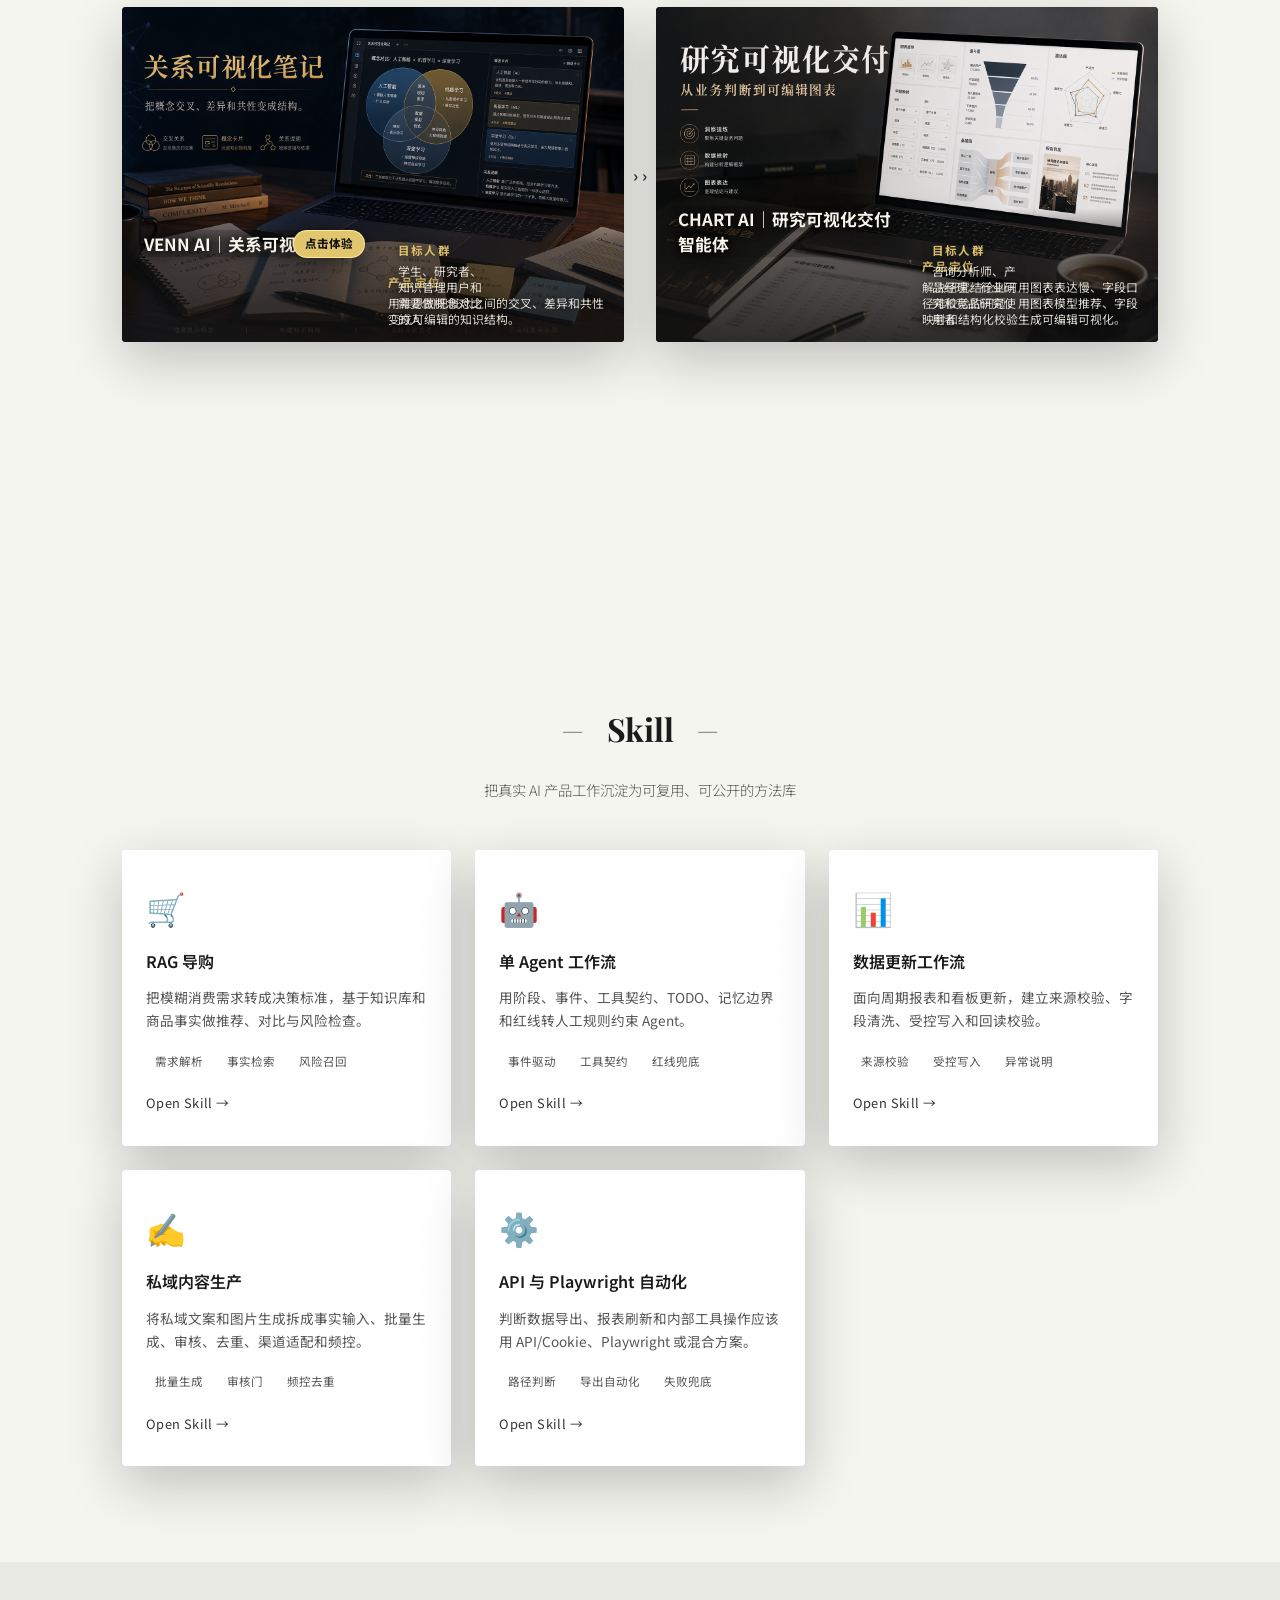
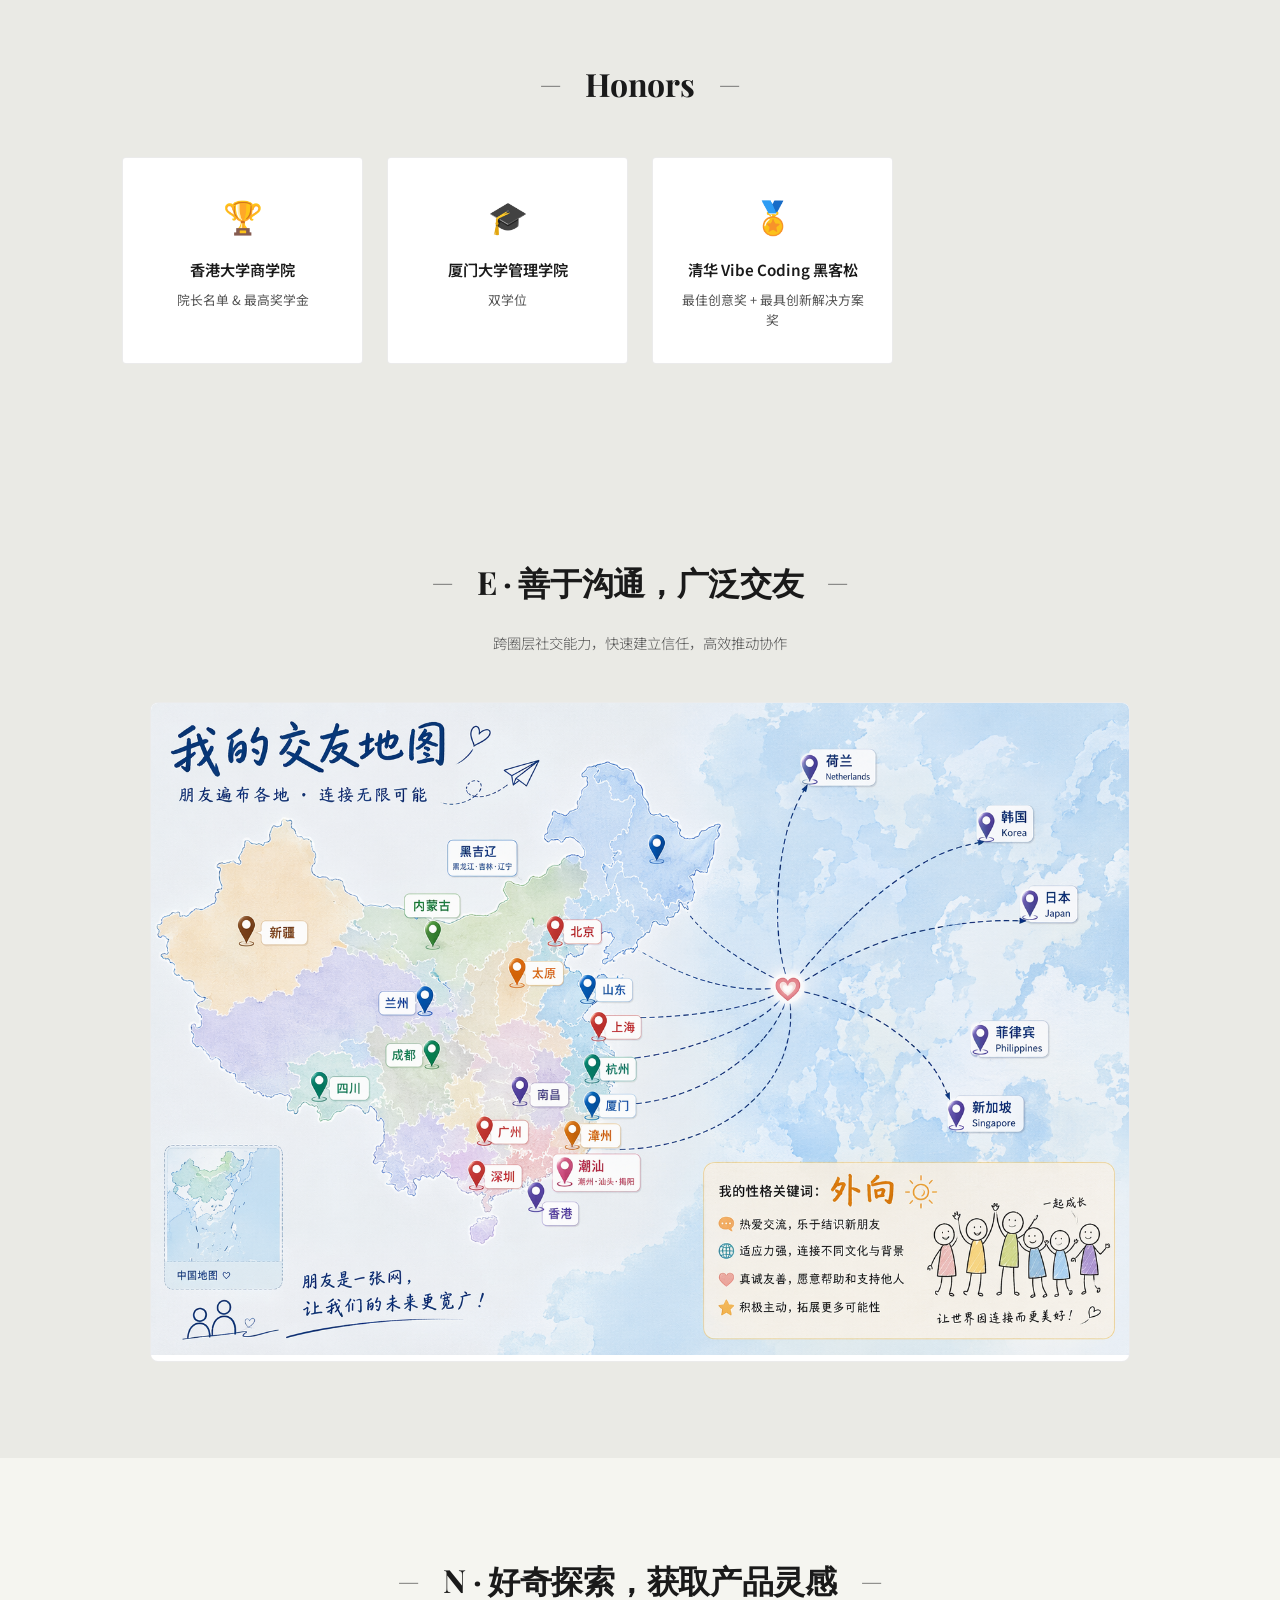
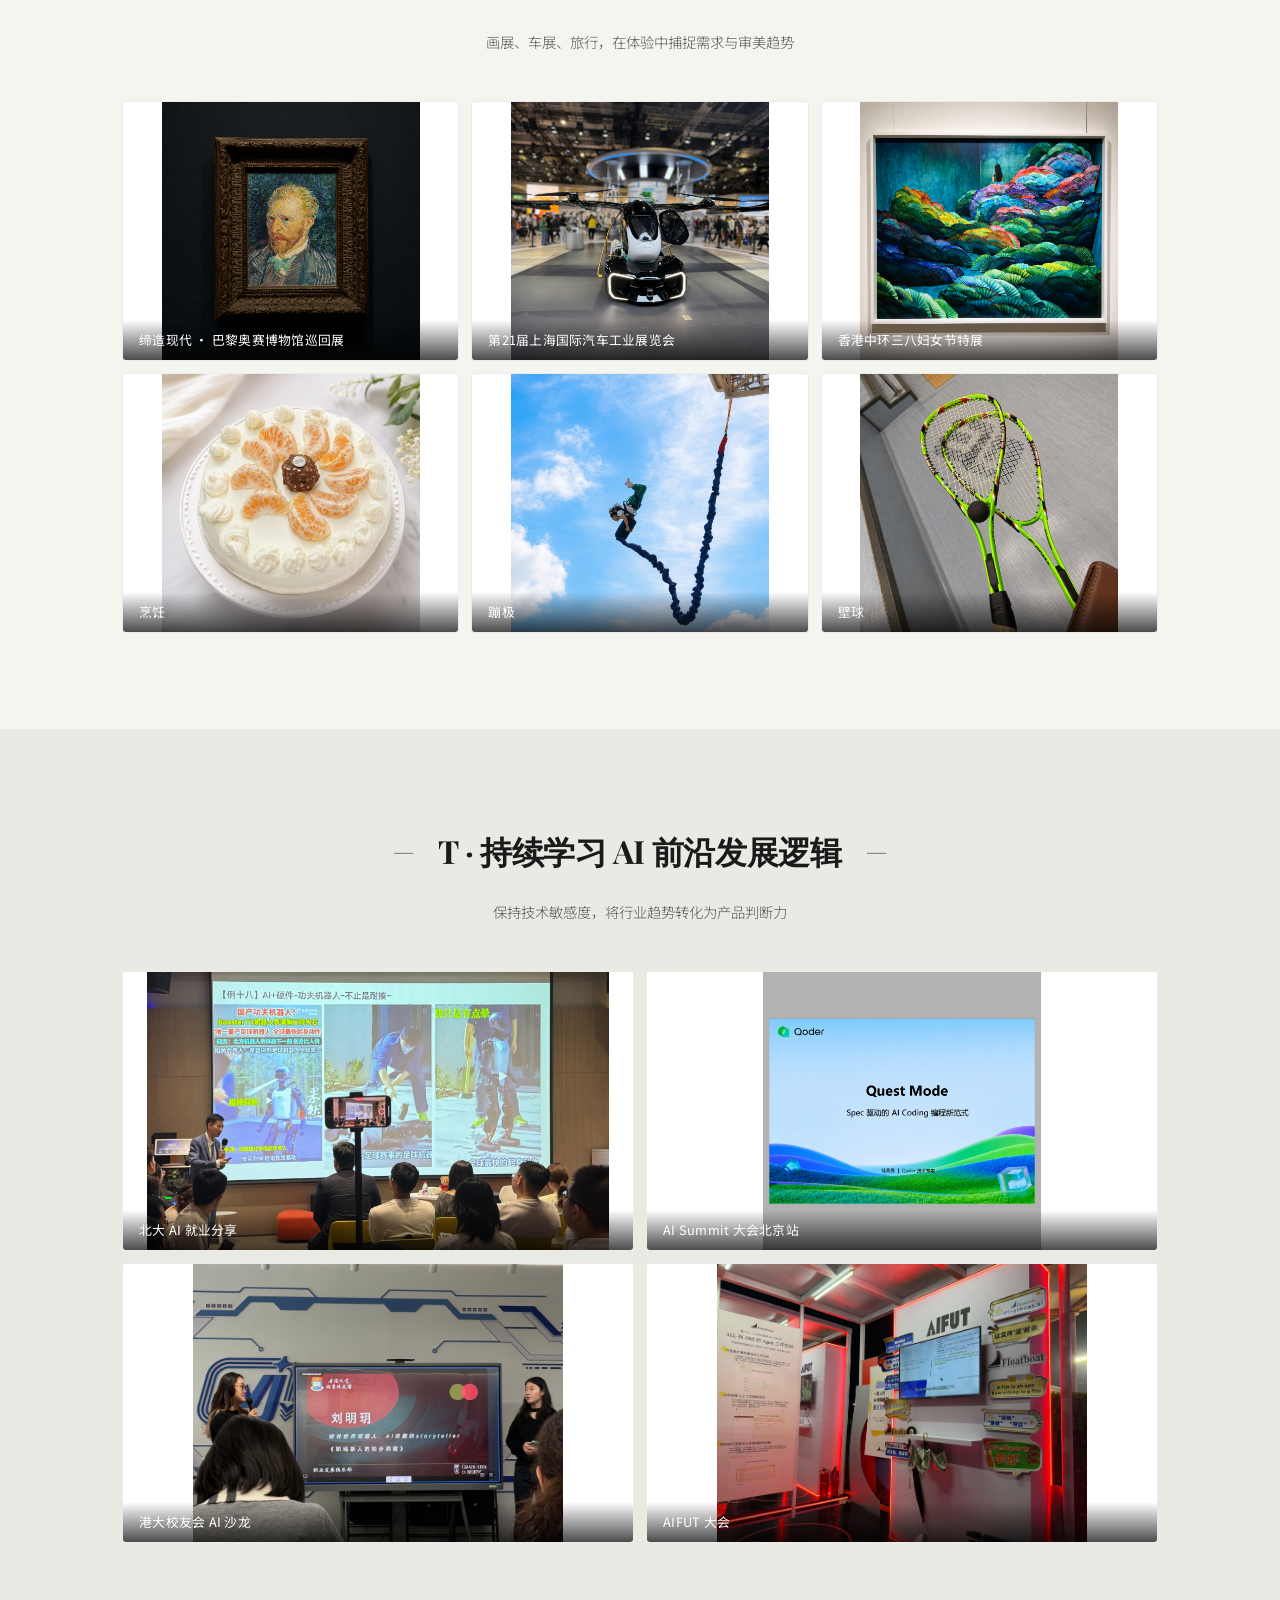
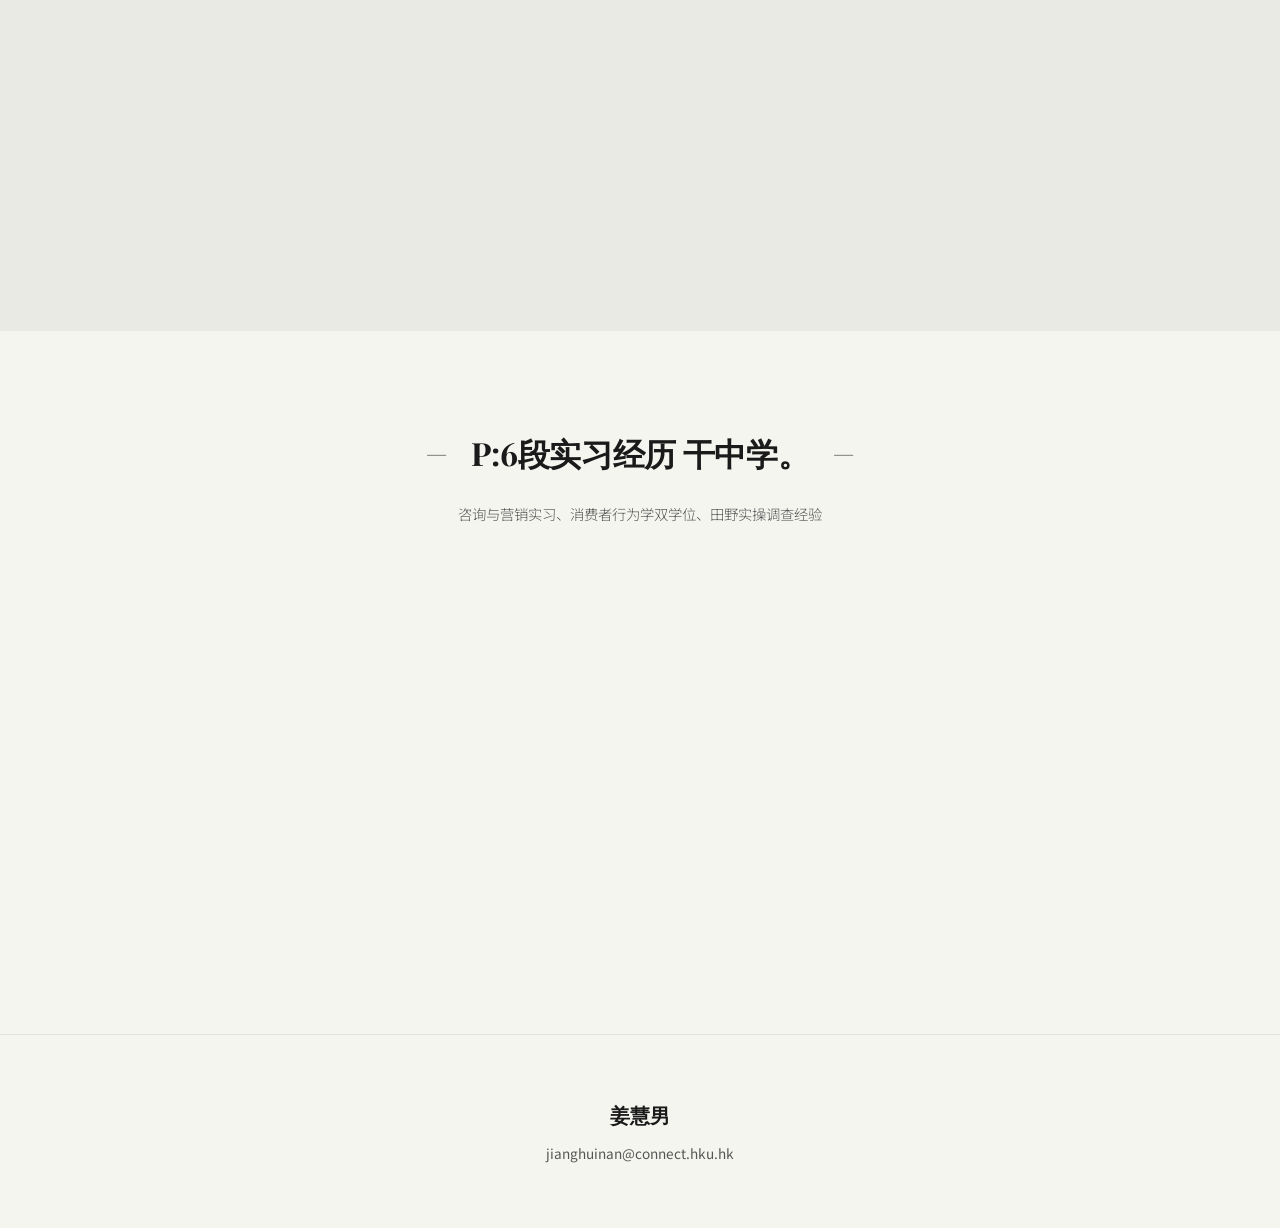
==== commit 1d509201: "Make cover cards horizontal" ====
--- a/docs/index.html
+++ b/docs/index.html
@@ -17,7 +17,7 @@
   </script>
   <link rel="preconnect" href="https://fonts.googleapis.com">
   <link href="https://fonts.googleapis.com/css2?family=Playfair+Display:wght@700;900&family=Noto+Sans+SC:wght@300;400;500;700&display=swap" rel="stylesheet">
-  <link rel="stylesheet" href="css/home-align2.css?v=20260722-minmin-title-button">
+  <link rel="stylesheet" href="css/home-align2.css?v=20260722-project-card-horizontal">
 </head>
 <body>
 
--- a/docs/css/home-align2.css
+++ b/docs/css/home-align2.css
@@ -959,8 +959,9 @@
 
 .workflow-grid .project-card.project-card--image-bg,
 .project-card--image-bg {
-  display: flex;
-  flex-direction: column;
+  display: grid;
+  grid-template-columns: minmax(0, 1.05fr) minmax(0, 1fr);
+  grid-template-rows: 1fr auto;
   aspect-ratio: 3 / 2;
   min-height: 0;
   isolation: isolate;
@@ -1007,19 +1008,34 @@
 .project-card--image-bg .project-card__info {
   height: auto;
   min-height: 0;
-  margin-top: auto;
-  padding: 0.95rem 1.15rem 0.25rem;
+  align-self: end;
+  grid-column: 1;
+  grid-row: 2;
+  padding: 0.95rem 0.55rem 5.3rem 1.15rem;
   background: transparent;
   backdrop-filter: none;
 }
 
 .project-card--image-bg .project-card__body {
-  grid-template-columns: repeat(2, minmax(0, 1fr));
-  gap: 0.9rem;
-  padding: 0.2rem 1.15rem 0.9rem;
+  align-self: end;
+  grid-column: 2;
+  grid-row: 2;
+  grid-template-columns: 1fr;
+  gap: 0.6rem;
+  padding: 0.95rem 1.15rem 0.95rem 0.55rem;
   background: transparent;
   backdrop-filter: none;
-  flex: 0 0 auto;
+}
+
+.project-card--image-bg .project-card__body .project-card__field:first-child {
+  position: absolute;
+  left: 1.15rem;
+  bottom: 0.95rem;
+  width: calc(50% - 1.7rem);
+}
+
+.project-card--image-bg .project-card__body .project-card__field:first-child + .project-card__field {
+  grid-column: 1;
 }
 
 .project-card--image-bg .project-card__title {
@@ -1058,8 +1074,8 @@
 
 .project-card--image-bg .project-card__field p {
   color: rgba(247, 244, 235, 0.9);
-  font-size: 0.76rem;
-  line-height: 1.42;
+  font-size: 0.74rem;
+  line-height: 1.36;
   text-shadow: 0 2px 12px rgba(0, 0, 0, 0.7);
 }
 
@@ -1067,6 +1083,7 @@
   background: rgba(20, 20, 20, 0.42);
   color: rgba(247, 244, 235, 0.9);
 }
+
 
 .project-card--image-bg .project-card__trial,
 .project-feature-card--image-bg .project-card__trial {
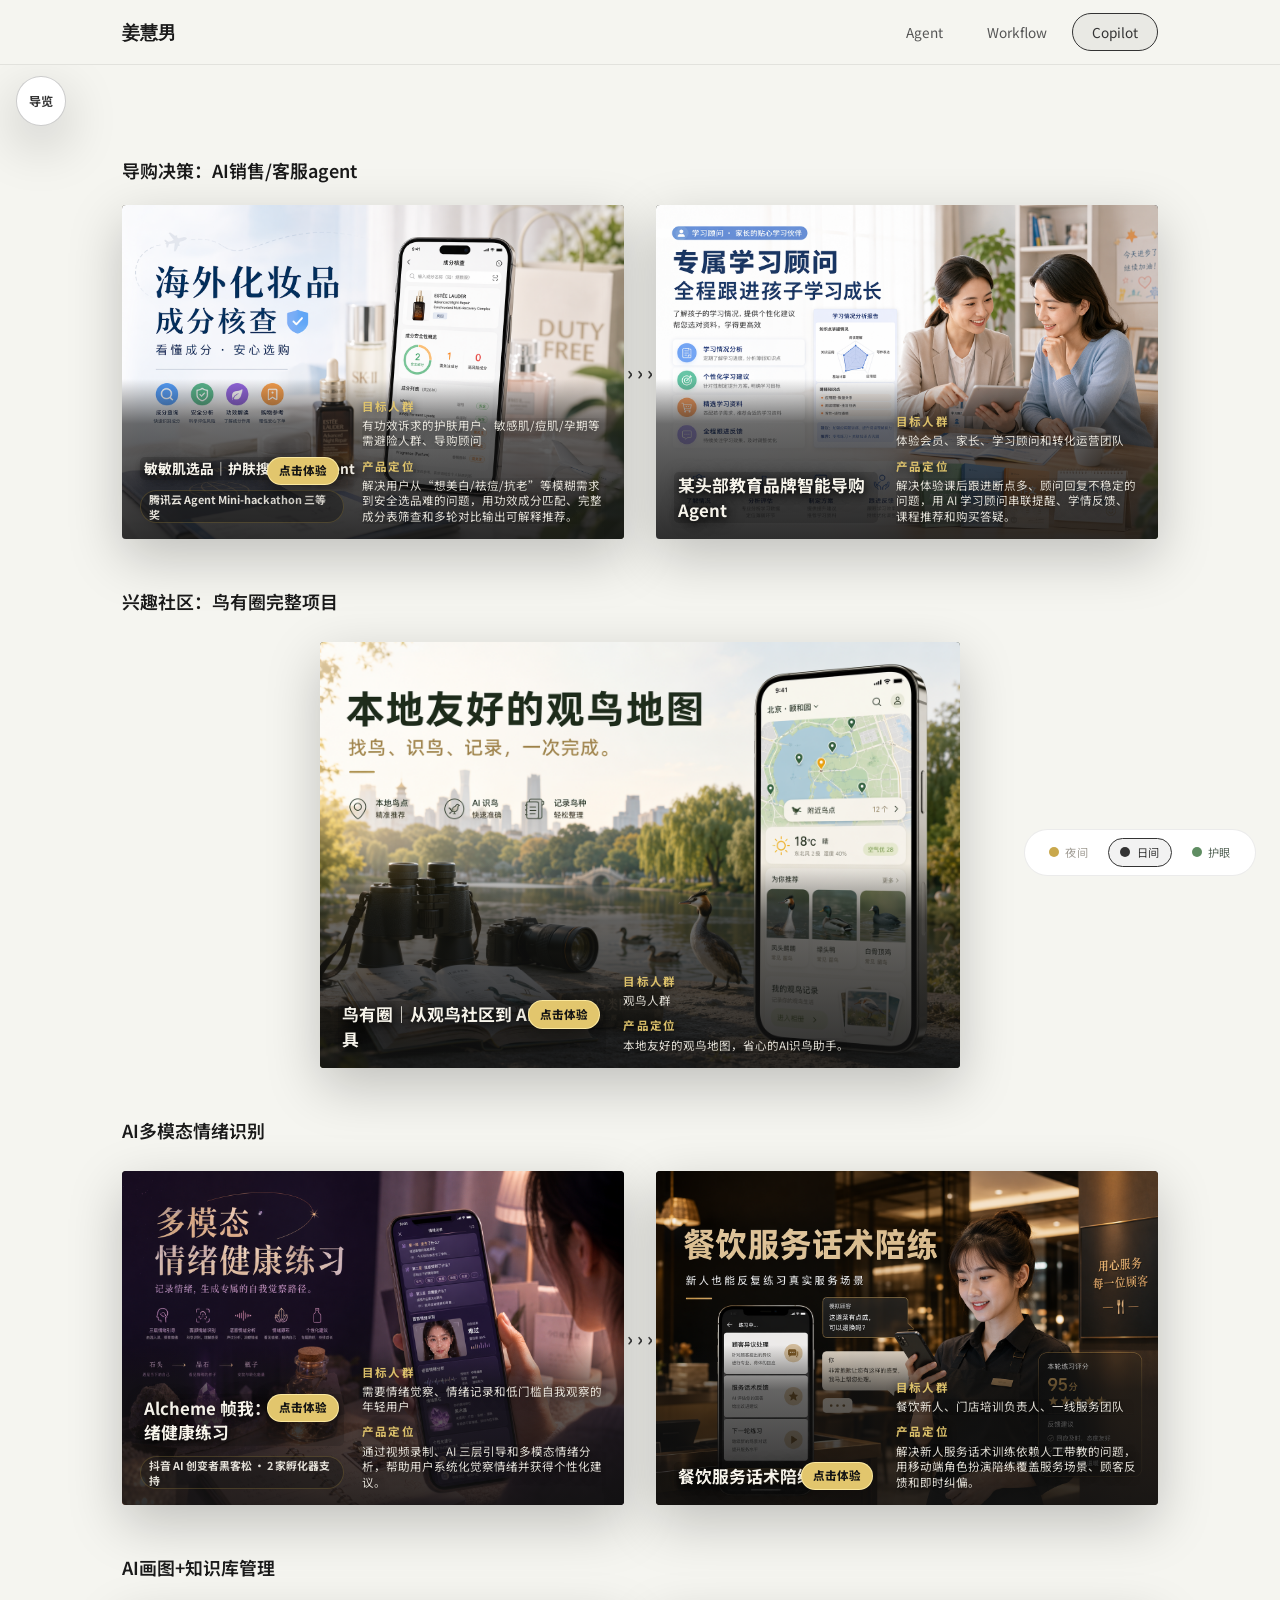
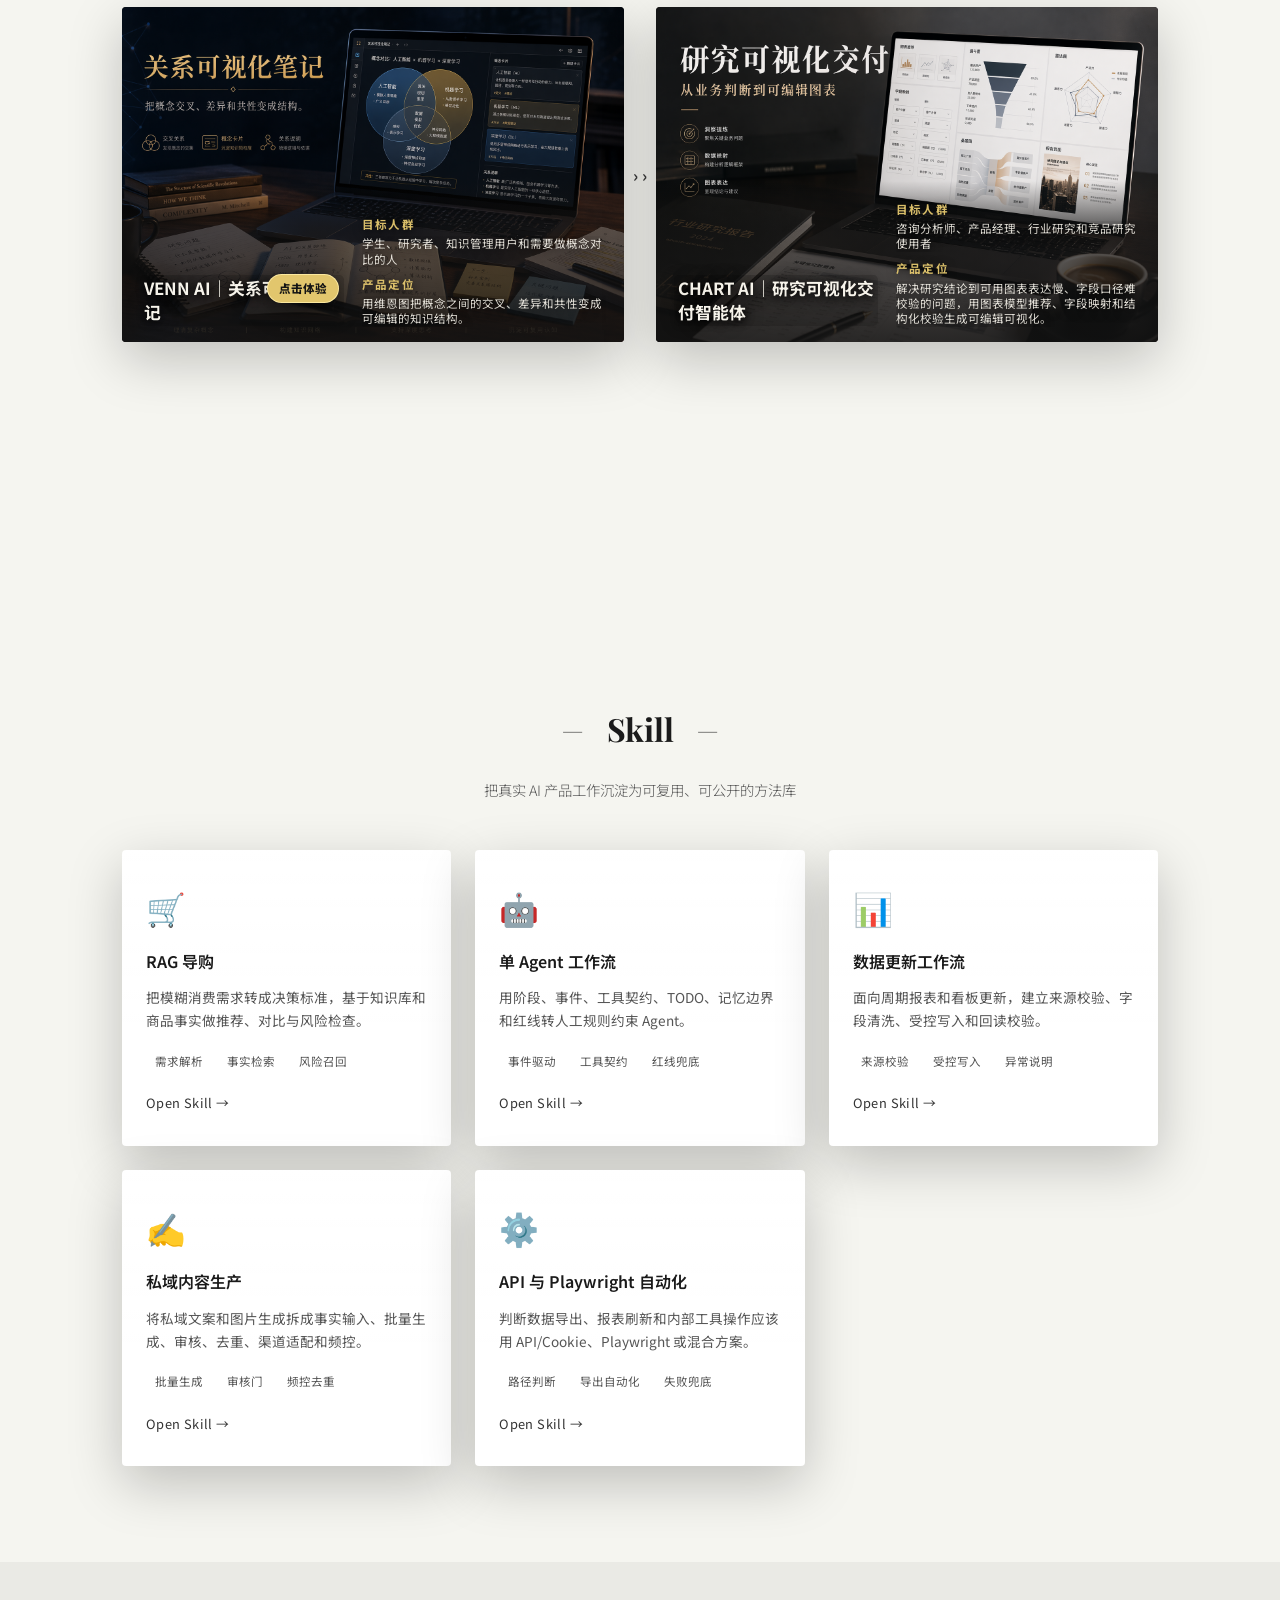
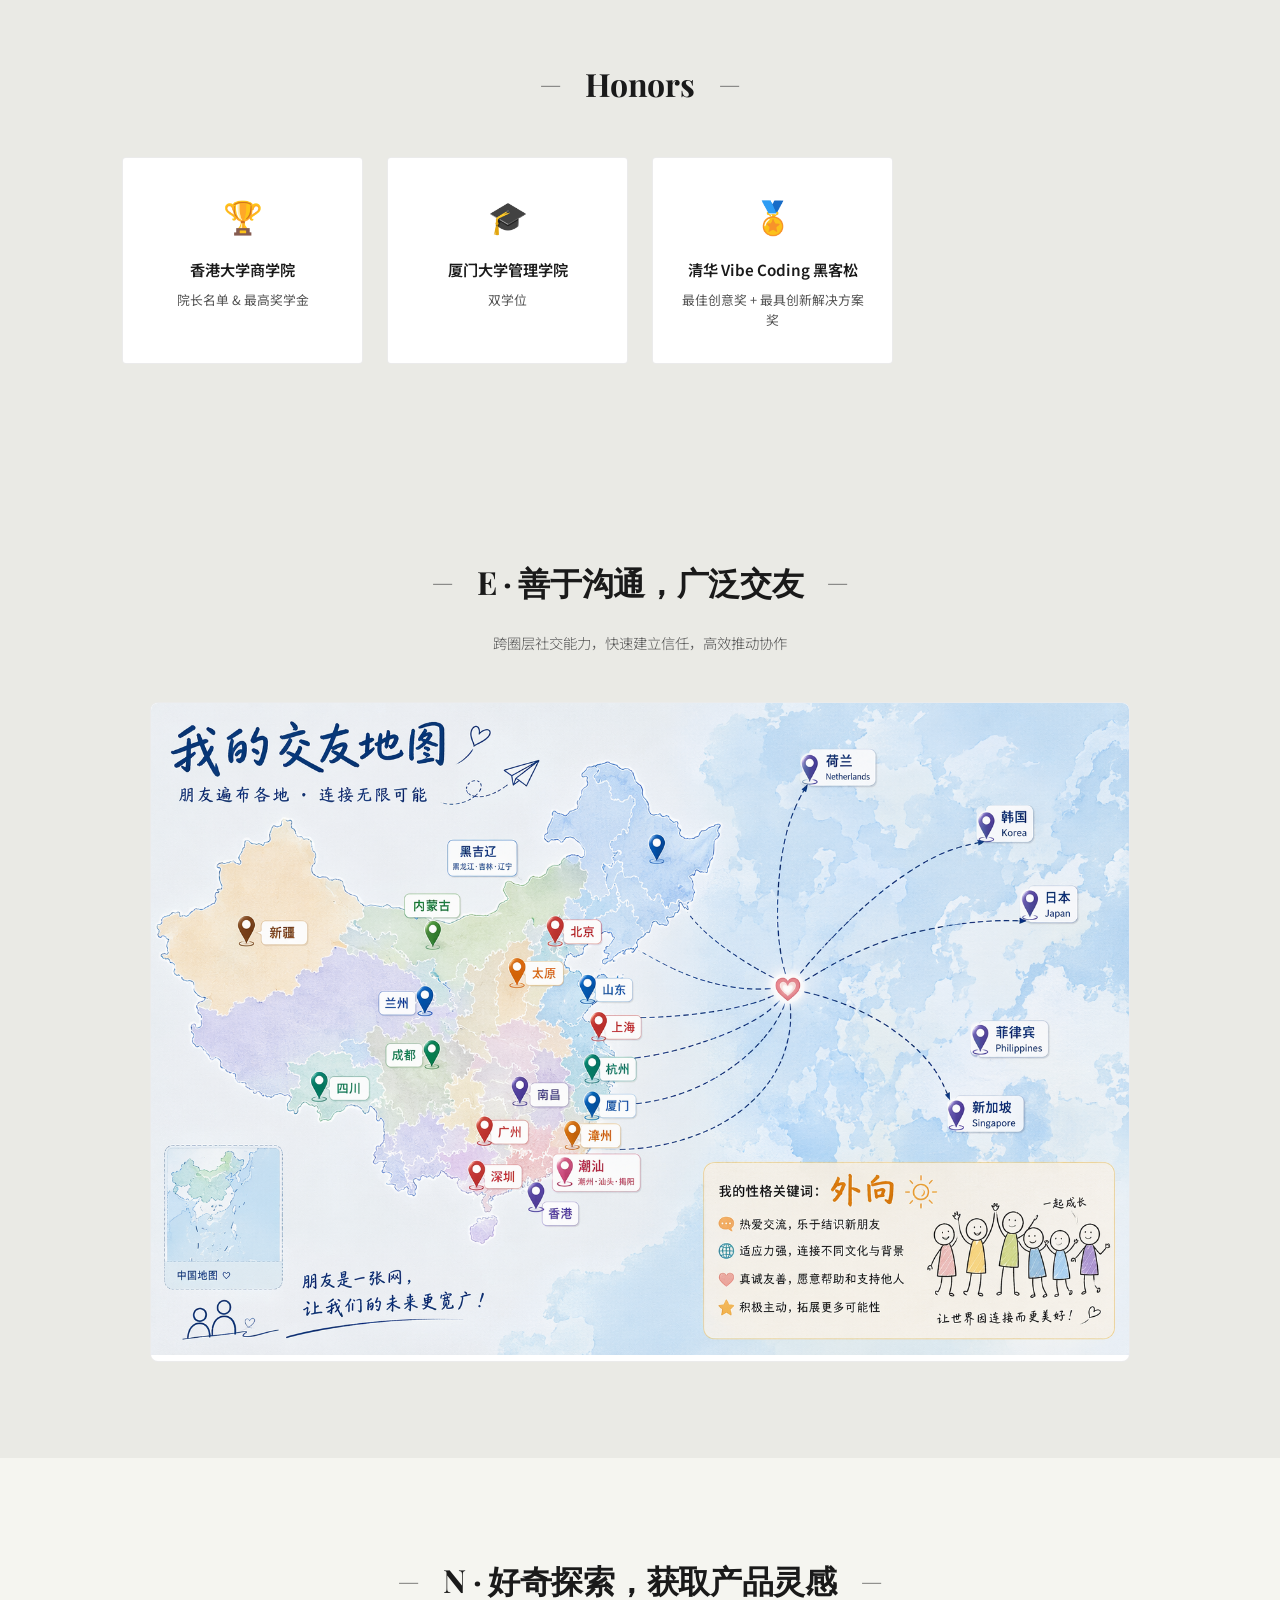
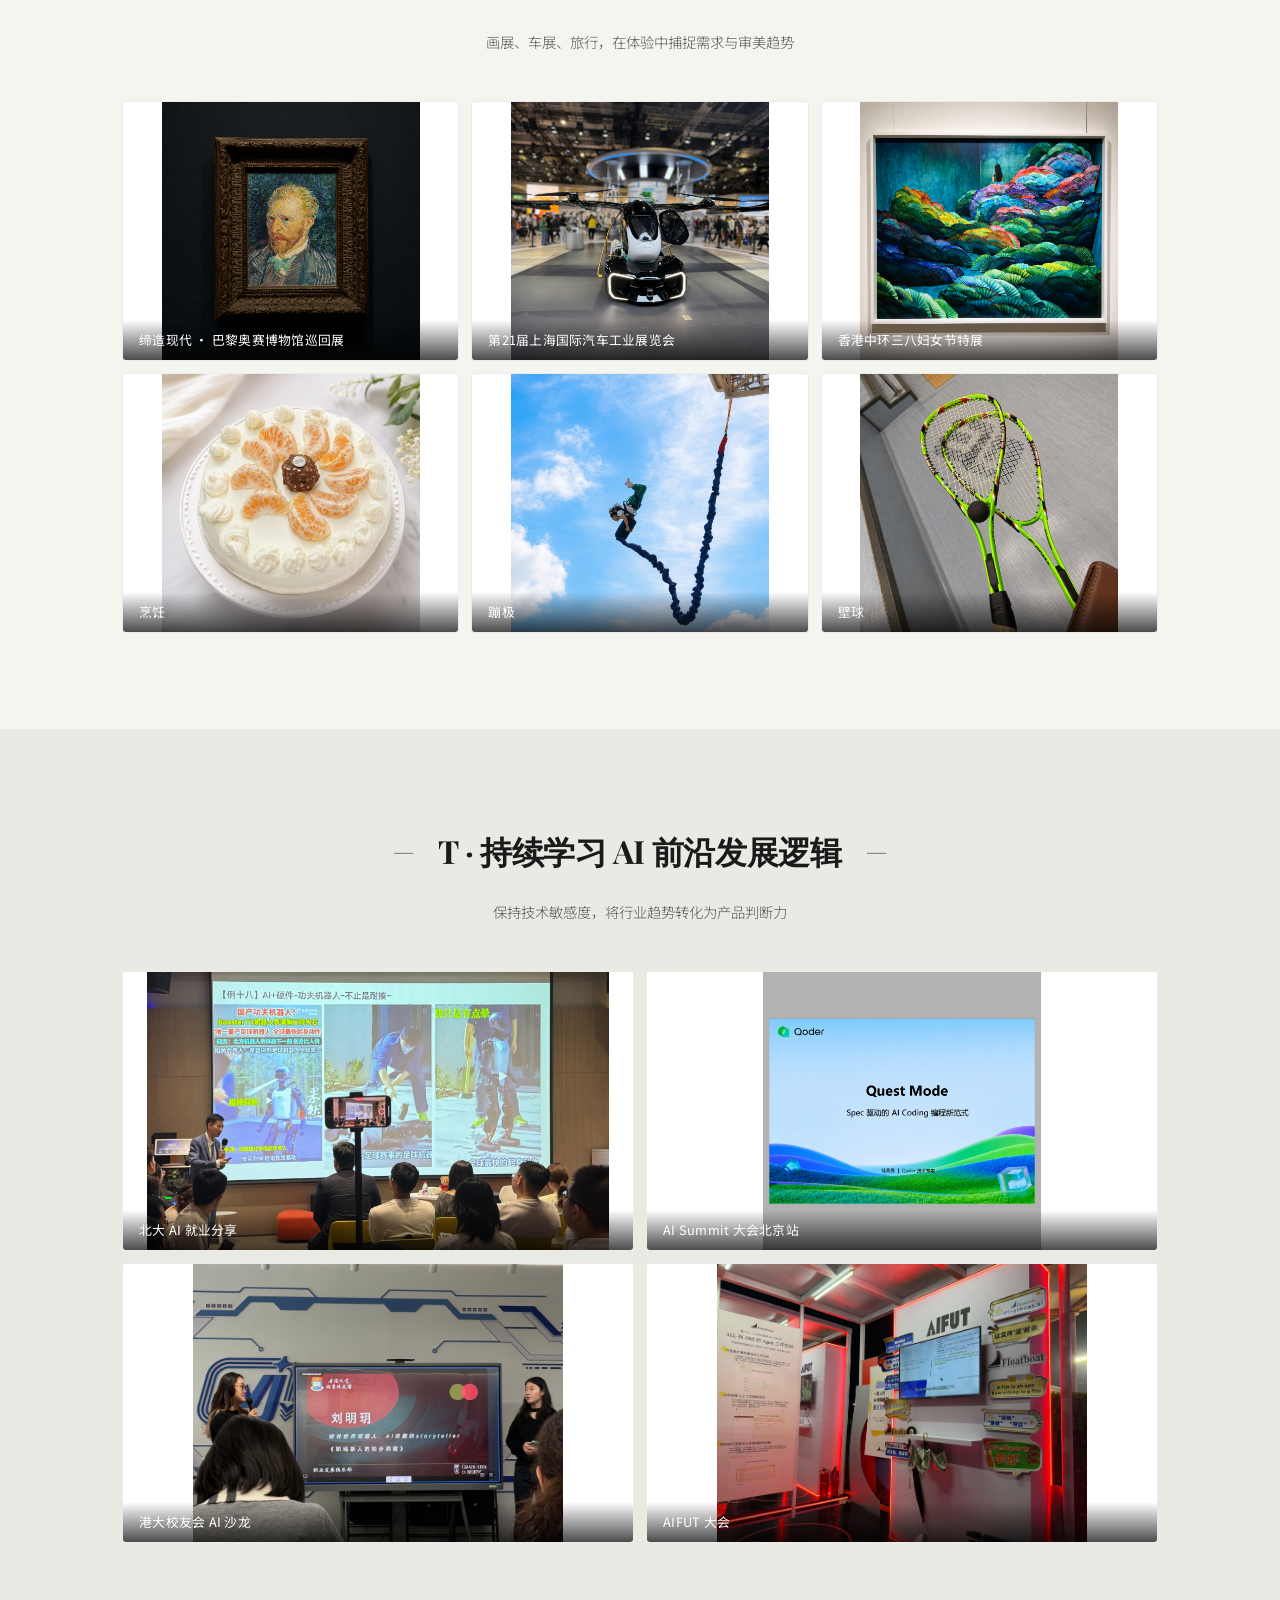
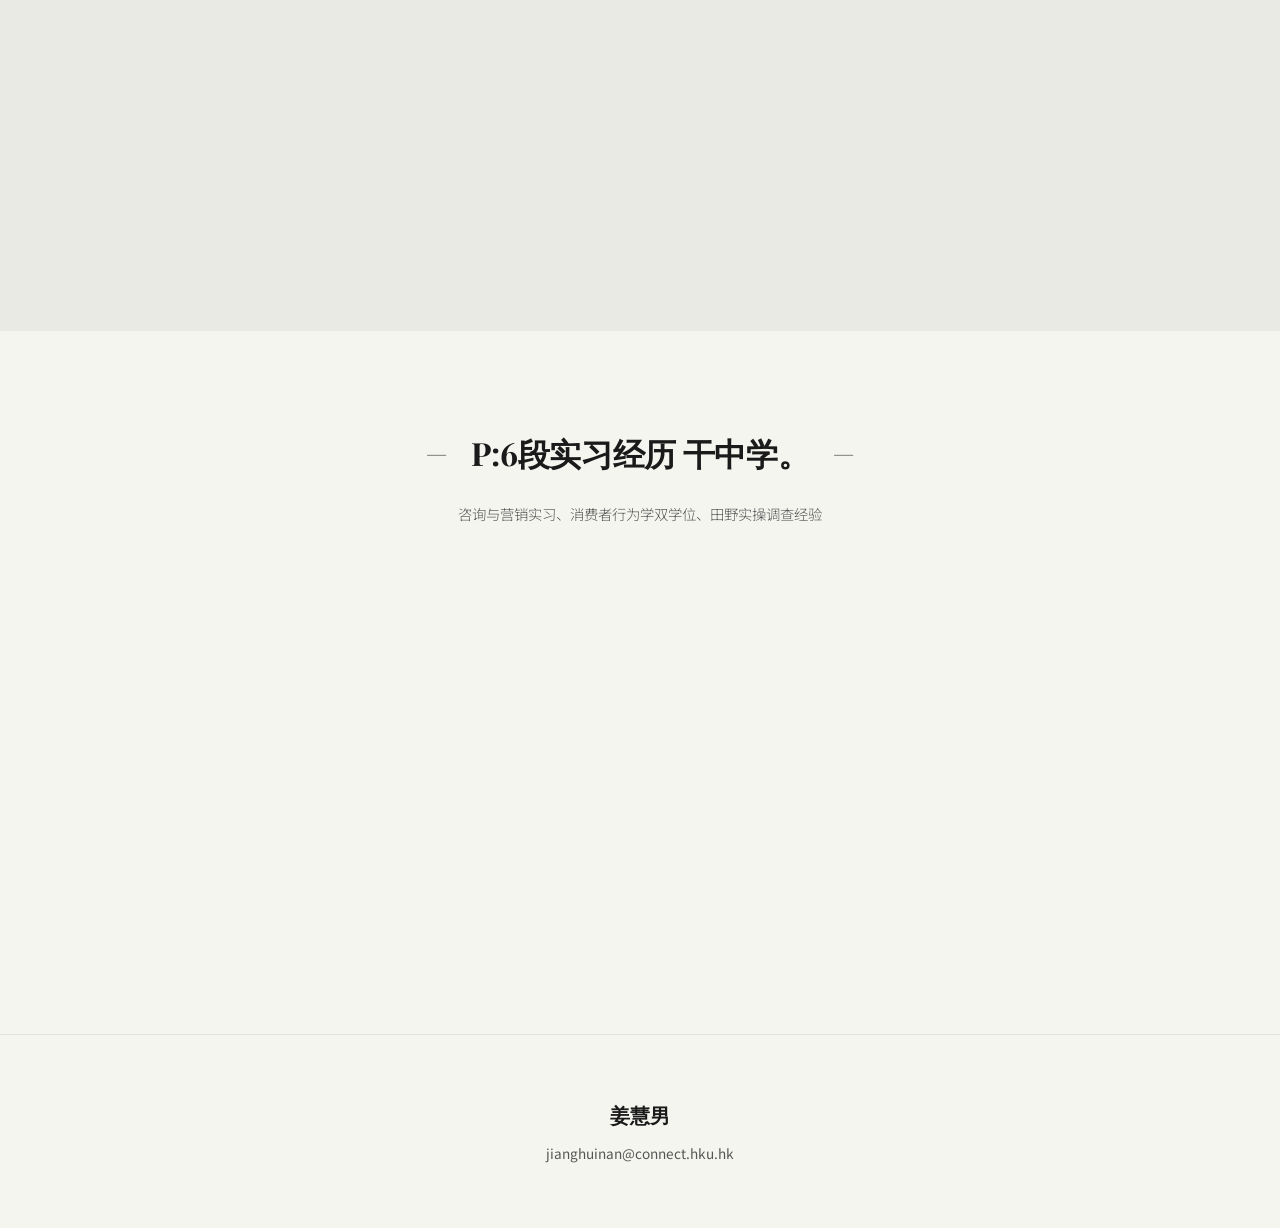
==== commit 08d10422: "Fix cover card text layout" ====
--- a/docs/index.html
+++ b/docs/index.html
@@ -17,7 +17,7 @@
   </script>
   <link rel="preconnect" href="https://fonts.googleapis.com">
   <link href="https://fonts.googleapis.com/css2?family=Playfair+Display:wght@700;900&family=Noto+Sans+SC:wght@300;400;500;700&display=swap" rel="stylesheet">
-  <link rel="stylesheet" href="css/home-align2.css?v=20260722-project-card-horizontal">
+  <link rel="stylesheet" href="css/home-align2.css?v=20260722-project-card-clean-horizontal">
 </head>
 <body>
 
--- a/docs/css/home-align2.css
+++ b/docs/css/home-align2.css
@@ -960,7 +960,7 @@
 .workflow-grid .project-card.project-card--image-bg,
 .project-card--image-bg {
   display: grid;
-  grid-template-columns: minmax(0, 1.05fr) minmax(0, 1fr);
+  grid-template-columns: minmax(0, 0.92fr) minmax(0, 1.08fr);
   grid-template-rows: 1fr auto;
   aspect-ratio: 3 / 2;
   min-height: 0;
@@ -968,7 +968,7 @@
 }
 
 .workflow-grid .project-card.project-card--image-bg {
-  grid-template-rows: none;
+  grid-template-rows: 1fr auto;
 }
 
 .project-card--image-bg::after,
@@ -976,8 +976,8 @@
   content: "";
   position: absolute;
   inset: auto 0 0;
-  height: 40%;
-  background: linear-gradient(180deg, transparent 0%, rgba(18, 18, 18, 0.58) 26%, rgba(18, 18, 18, 0.84) 100%);
+  height: 48%;
+  background: linear-gradient(180deg, transparent 0%, rgba(18, 18, 18, 0.62) 28%, rgba(18, 18, 18, 0.88) 100%);
   z-index: 1;
   pointer-events: none;
 }
@@ -1011,7 +1011,7 @@
   align-self: end;
   grid-column: 1;
   grid-row: 2;
-  padding: 0.95rem 0.55rem 5.3rem 1.15rem;
+  padding: 0.95rem 0.55rem 1rem 1.15rem;
   background: transparent;
   backdrop-filter: none;
 }
@@ -1021,21 +1021,10 @@
   grid-column: 2;
   grid-row: 2;
   grid-template-columns: 1fr;
-  gap: 0.6rem;
+  gap: 0.48rem;
   padding: 0.95rem 1.15rem 0.95rem 0.55rem;
   background: transparent;
   backdrop-filter: none;
-}
-
-.project-card--image-bg .project-card__body .project-card__field:first-child {
-  position: absolute;
-  left: 1.15rem;
-  bottom: 0.95rem;
-  width: calc(50% - 1.7rem);
-}
-
-.project-card--image-bg .project-card__body .project-card__field:first-child + .project-card__field {
-  grid-column: 1;
 }
 
 .project-card--image-bg .project-card__title {
@@ -1060,7 +1049,7 @@
 
 .project-card--image-bg[data-project="minmin"] .project-card__title {
   white-space: nowrap;
-  font-size: 0.92rem;
+  font-size: 0.86rem;
 }
 
 .project-card--image-bg .project-card__field {
@@ -1074,9 +1063,13 @@
 
 .project-card--image-bg .project-card__field p {
   color: rgba(247, 244, 235, 0.9);
-  font-size: 0.74rem;
-  line-height: 1.36;
+  display: -webkit-box;
+  overflow: hidden;
+  font-size: 0.72rem;
+  line-height: 1.34;
   text-shadow: 0 2px 12px rgba(0, 0, 0, 0.7);
+  -webkit-box-orient: vertical;
+  -webkit-line-clamp: 3;
 }
 
 .project-card--image-bg .project-card__awards span {
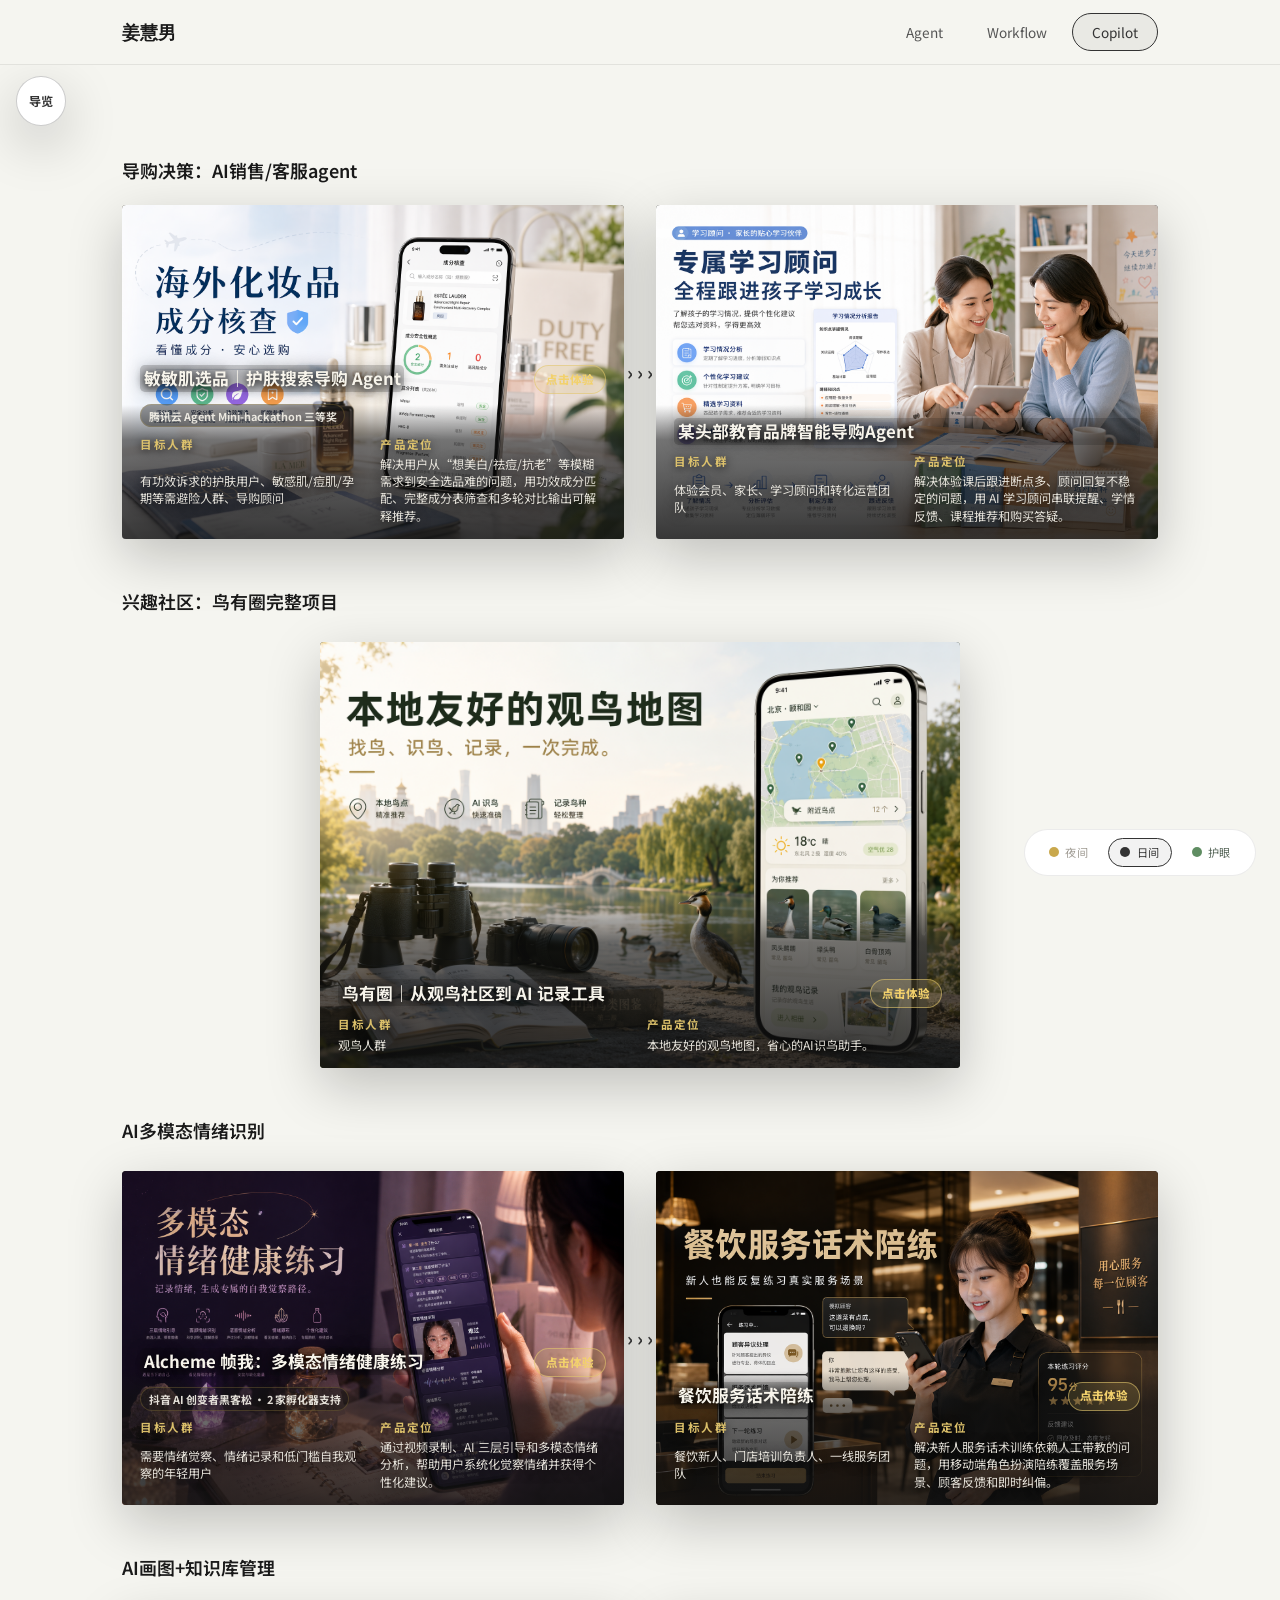
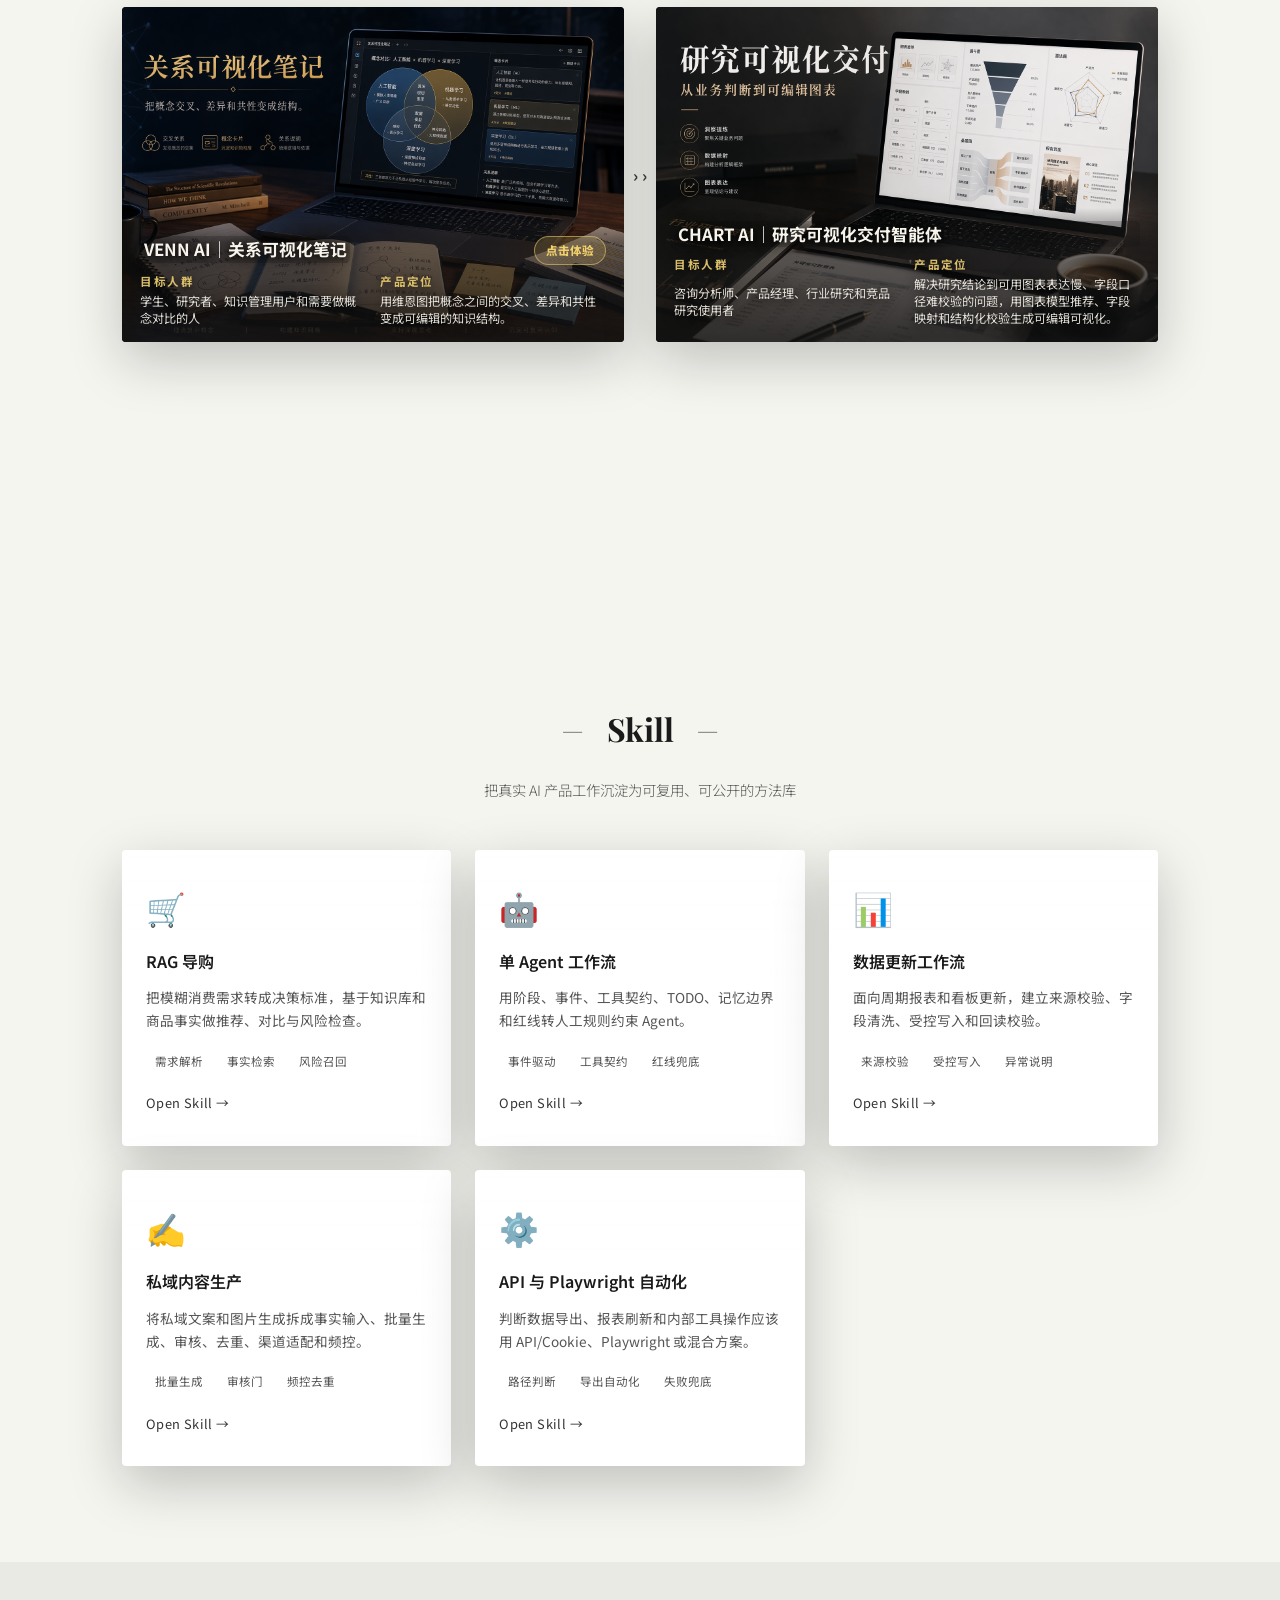
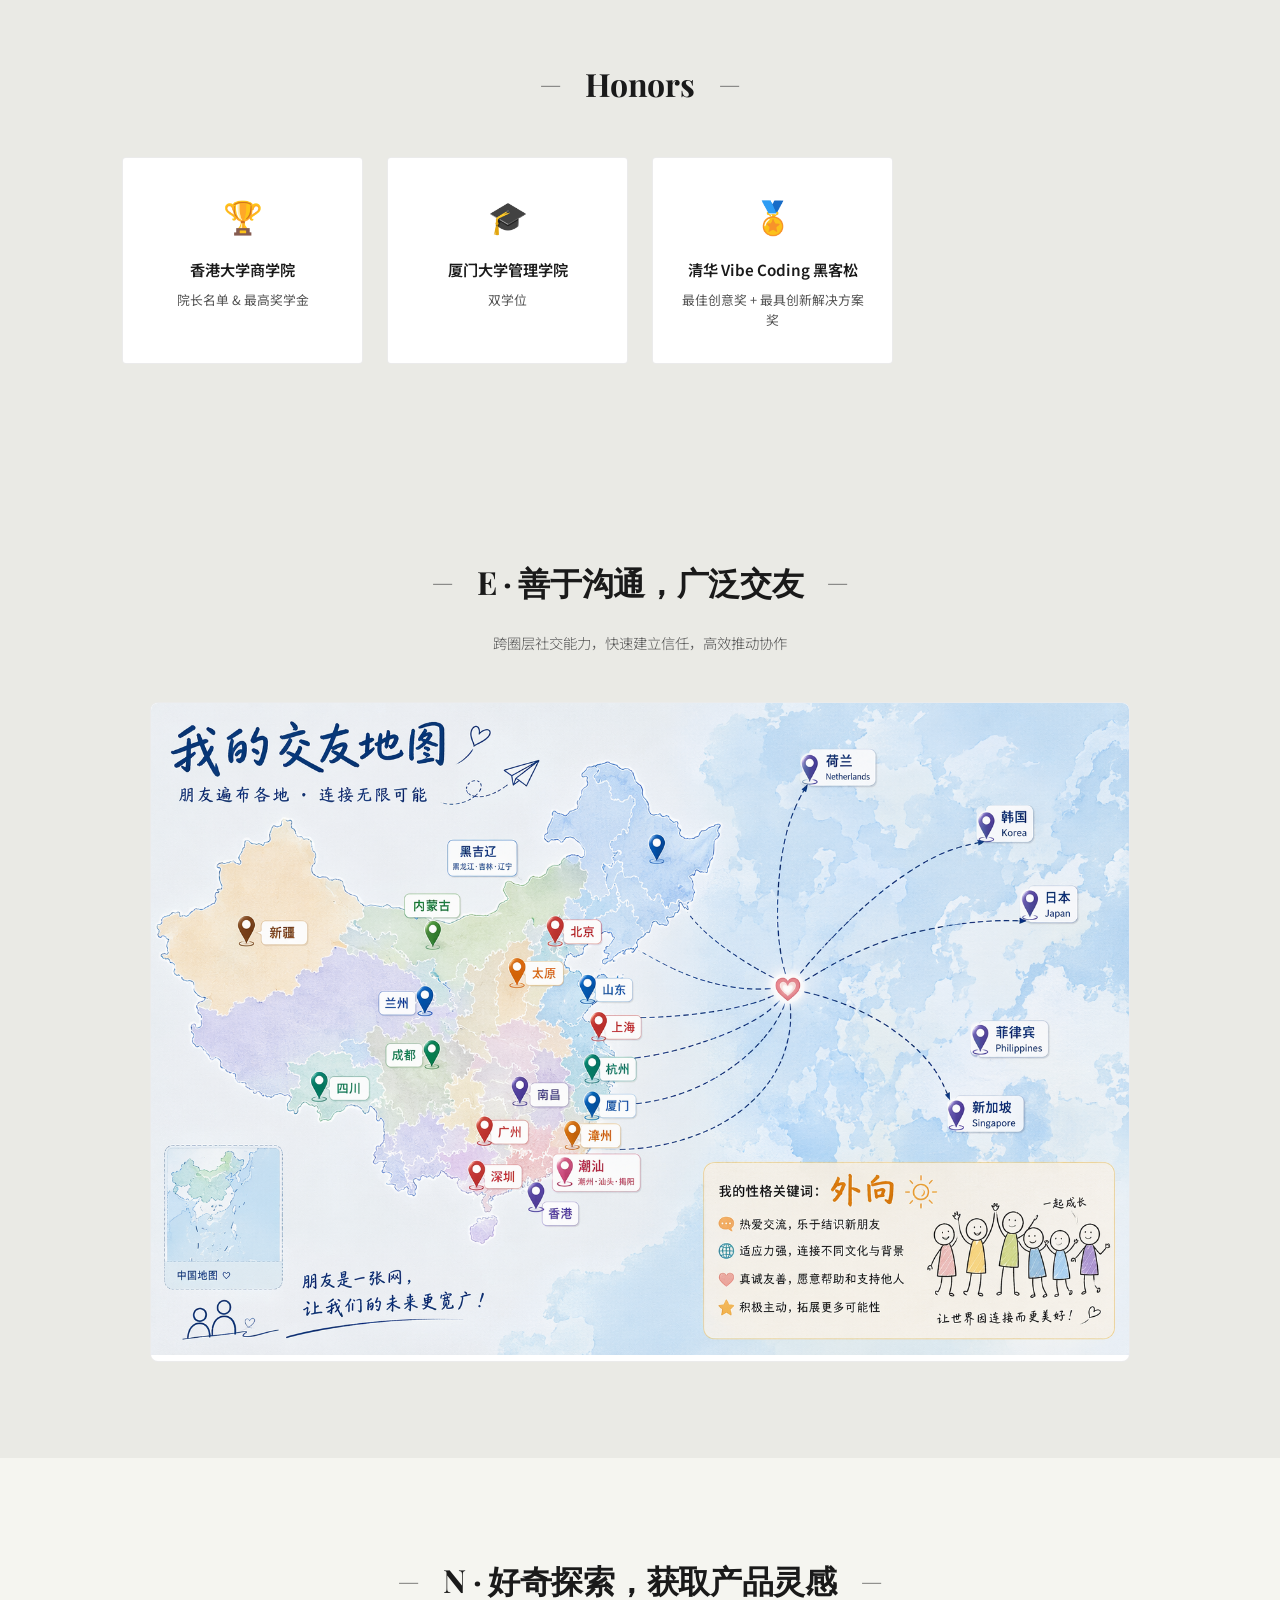
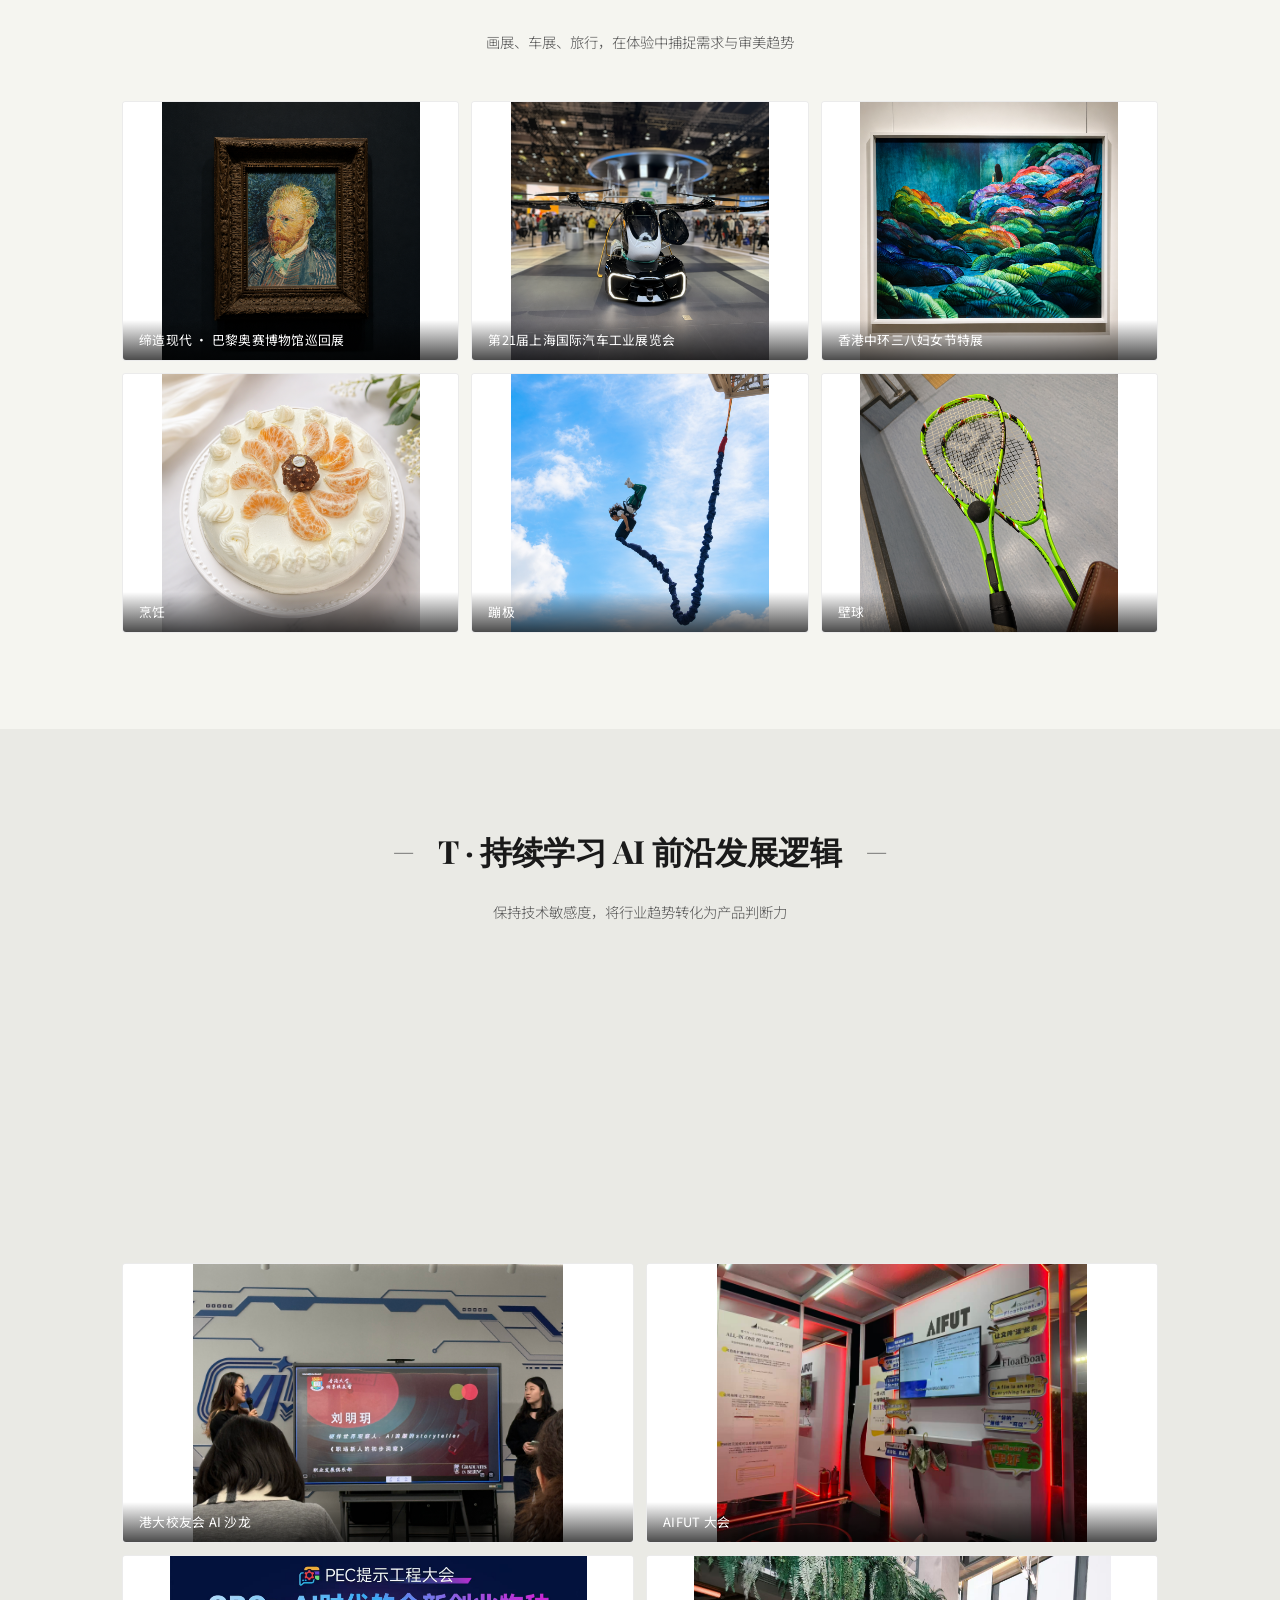
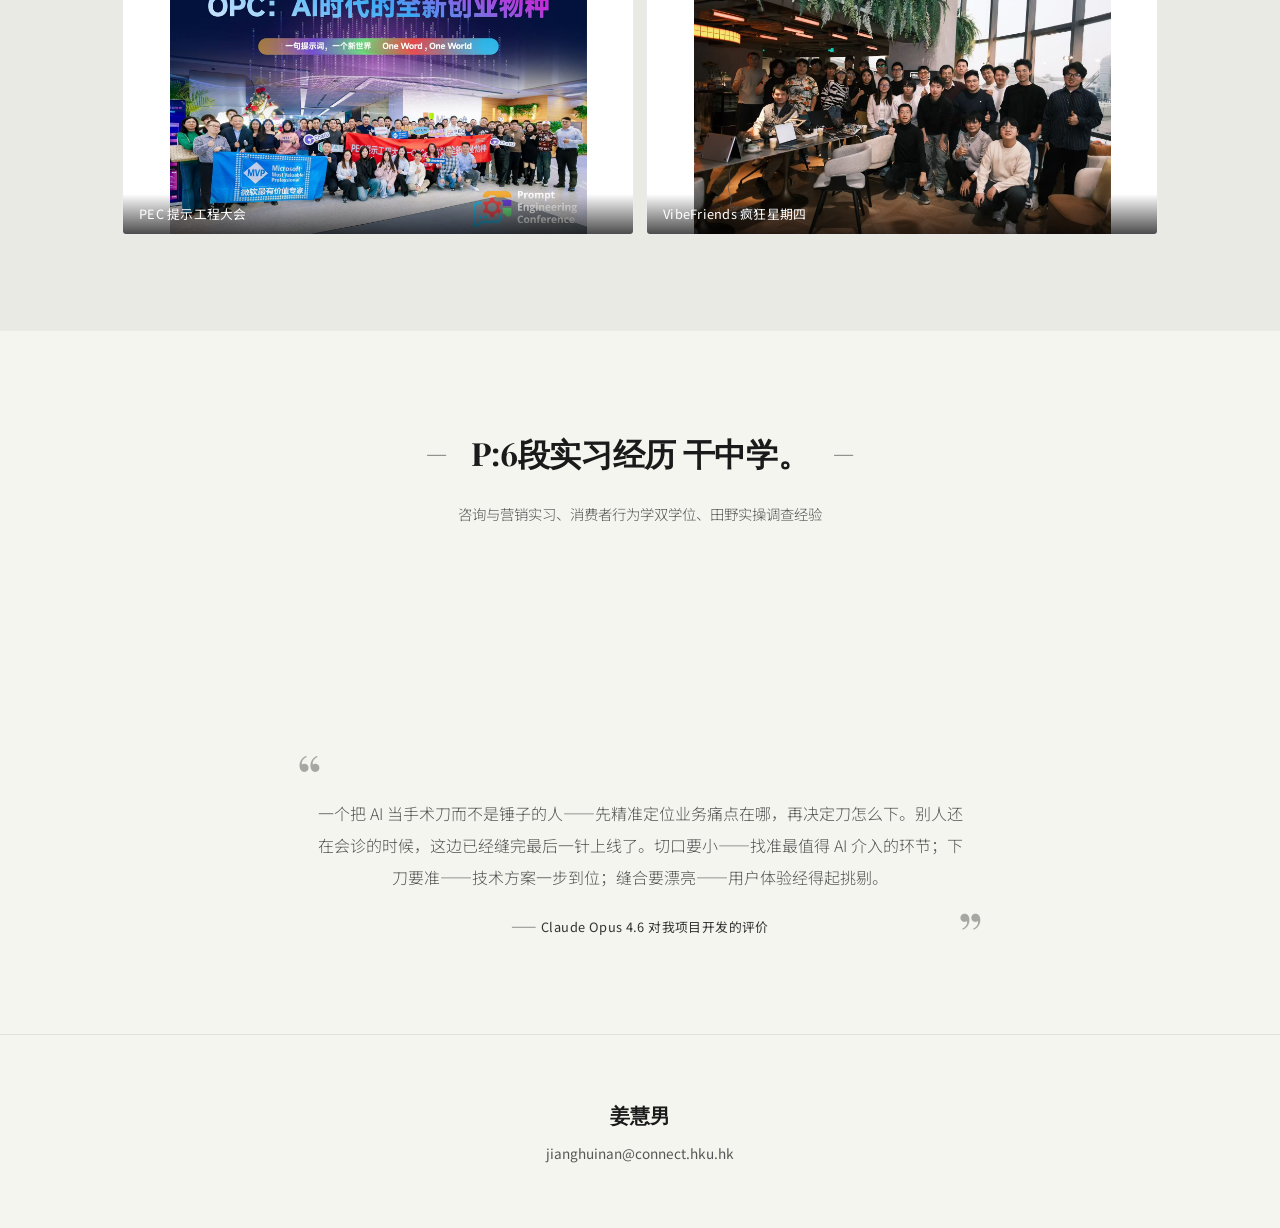
==== commit 938ee8e4: "Restore project card layout" ====
--- a/docs/index.html
+++ b/docs/index.html
@@ -17,7 +17,7 @@
   </script>
   <link rel="preconnect" href="https://fonts.googleapis.com">
   <link href="https://fonts.googleapis.com/css2?family=Playfair+Display:wght@700;900&family=Noto+Sans+SC:wght@300;400;500;700&display=swap" rel="stylesheet">
-  <link rel="stylesheet" href="css/home-align2.css?v=20260722-project-card-clean-horizontal">
+  <link rel="stylesheet" href="css/home-align2.css?v=20260721-e-frame-cover">
 </head>
 <body>
 
--- a/docs/css/home-align2.css
+++ b/docs/css/home-align2.css
@@ -959,16 +959,15 @@
 
 .workflow-grid .project-card.project-card--image-bg,
 .project-card--image-bg {
-  display: grid;
-  grid-template-columns: minmax(0, 0.92fr) minmax(0, 1.08fr);
-  grid-template-rows: 1fr auto;
+  display: flex;
+  flex-direction: column;
   aspect-ratio: 3 / 2;
   min-height: 0;
   isolation: isolate;
 }
 
 .workflow-grid .project-card.project-card--image-bg {
-  grid-template-rows: 1fr auto;
+  grid-template-rows: none;
 }
 
 .project-card--image-bg::after,
@@ -976,8 +975,8 @@
   content: "";
   position: absolute;
   inset: auto 0 0;
-  height: 48%;
-  background: linear-gradient(180deg, transparent 0%, rgba(18, 18, 18, 0.62) 28%, rgba(18, 18, 18, 0.88) 100%);
+  height: 40%;
+  background: linear-gradient(180deg, transparent 0%, rgba(18, 18, 18, 0.58) 26%, rgba(18, 18, 18, 0.84) 100%);
   z-index: 1;
   pointer-events: none;
 }
@@ -1008,29 +1007,23 @@
 .project-card--image-bg .project-card__info {
   height: auto;
   min-height: 0;
-  align-self: end;
-  grid-column: 1;
-  grid-row: 2;
-  padding: 0.95rem 0.55rem 1rem 1.15rem;
+  margin-top: auto;
+  padding: 0.95rem 1.15rem 0.25rem;
   background: transparent;
   backdrop-filter: none;
 }
 
 .project-card--image-bg .project-card__body {
-  align-self: end;
-  grid-column: 2;
-  grid-row: 2;
-  grid-template-columns: 1fr;
-  gap: 0.48rem;
-  padding: 0.95rem 1.15rem 0.95rem 0.55rem;
+  grid-template-columns: repeat(2, minmax(0, 1fr));
+  gap: 0.9rem;
+  padding: 0.2rem 1.15rem 0.9rem;
   background: transparent;
   backdrop-filter: none;
+  flex: 0 0 auto;
 }
 
 .project-card--image-bg .project-card__title {
-  display: block;
-  width: max-content;
-  max-width: 100%;
+  display: inline;
   padding: 0.08rem 0.22rem;
   border-radius: 0.3rem;
   background: rgba(12, 12, 12, 0.18);
@@ -1043,15 +1036,6 @@
   box-decoration-break: clone;
 }
 
-.project-card--image-bg .project-card__title-row {
-  display: block;
-}
-
-.project-card--image-bg[data-project="minmin"] .project-card__title {
-  white-space: nowrap;
-  font-size: 0.86rem;
-}
-
 .project-card--image-bg .project-card__field {
   gap: 0.18rem;
 }
@@ -1063,13 +1047,9 @@
 
 .project-card--image-bg .project-card__field p {
   color: rgba(247, 244, 235, 0.9);
-  display: -webkit-box;
-  overflow: hidden;
-  font-size: 0.72rem;
-  line-height: 1.34;
+  font-size: 0.76rem;
+  line-height: 1.42;
   text-shadow: 0 2px 12px rgba(0, 0, 0, 0.7);
-  -webkit-box-orient: vertical;
-  -webkit-line-clamp: 3;
 }
 
 .project-card--image-bg .project-card__awards span {
@@ -1077,24 +1057,11 @@
   color: rgba(247, 244, 235, 0.9);
 }
 
-
 .project-card--image-bg .project-card__trial,
 .project-feature-card--image-bg .project-card__trial {
-  position: absolute;
-  top: 0.9rem;
-  right: 0.9rem;
-  z-index: 4;
-  background: #e2c66d;
-  color: #141414;
-  border-color: rgba(255, 238, 167, 0.86);
-  box-shadow: 0 10px 24px rgba(0, 0, 0, 0.32);
-}
-
-.project-card--image-bg .project-card__trial:hover,
-.project-feature-card--image-bg .project-card__trial:hover {
-  background: #f3d977;
-  color: #111111;
-  border-color: #f3d977;
+  background: rgba(226, 198, 109, 0.16);
+  color: #f2d16c;
+  border-color: rgba(226, 198, 109, 0.58);
 }
 
 .project-card__info {
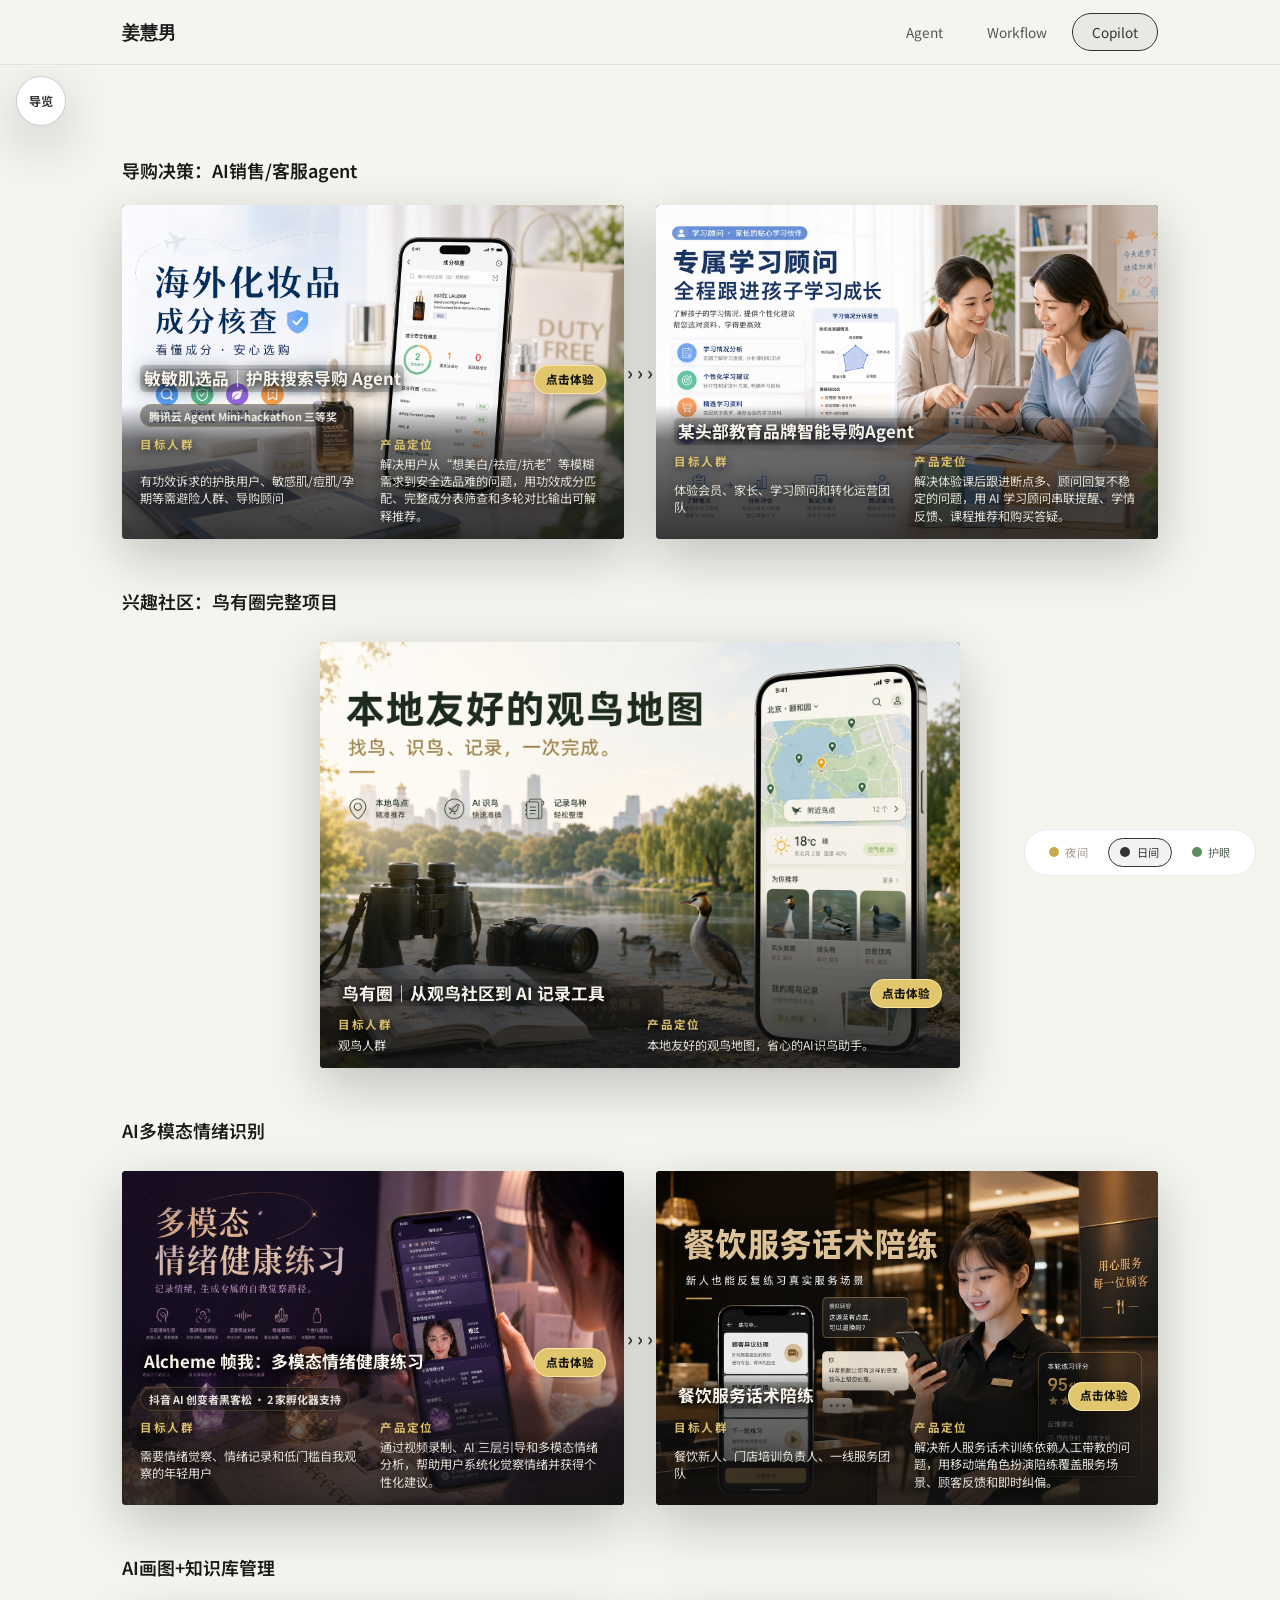
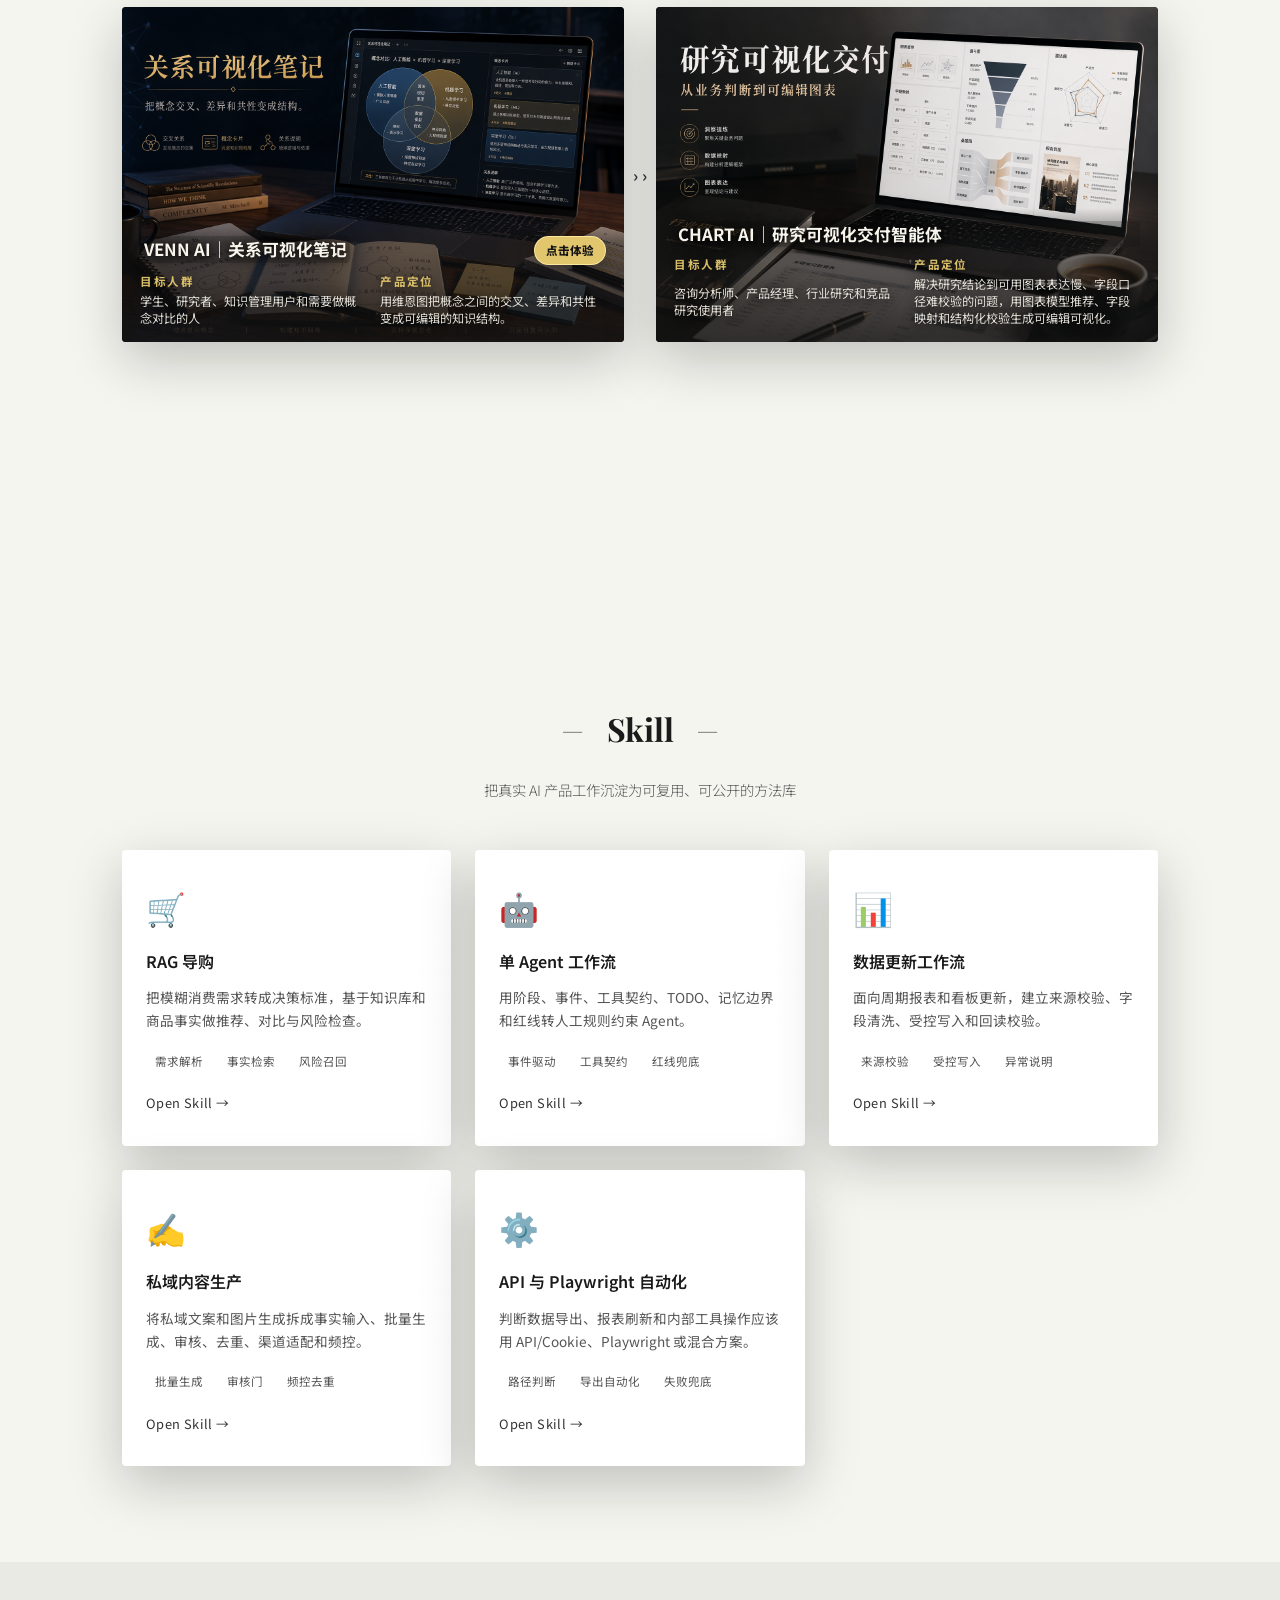
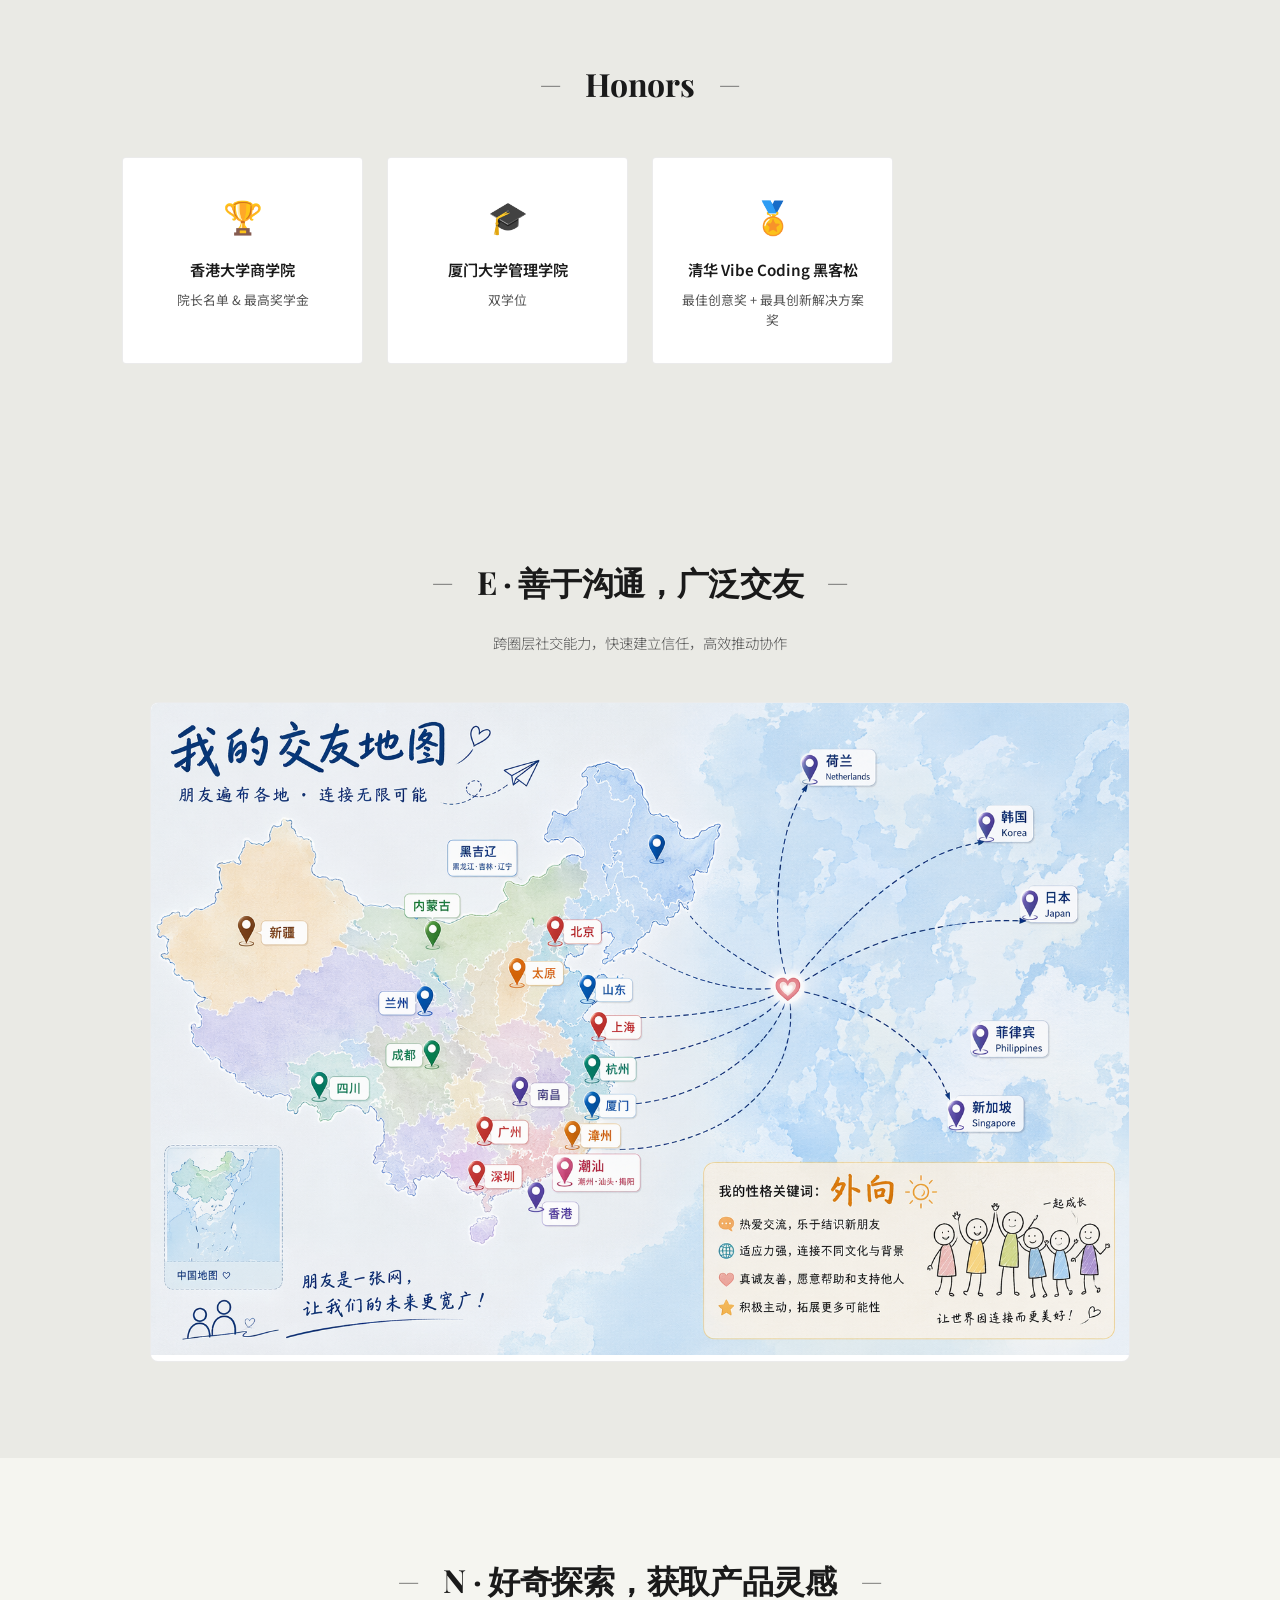
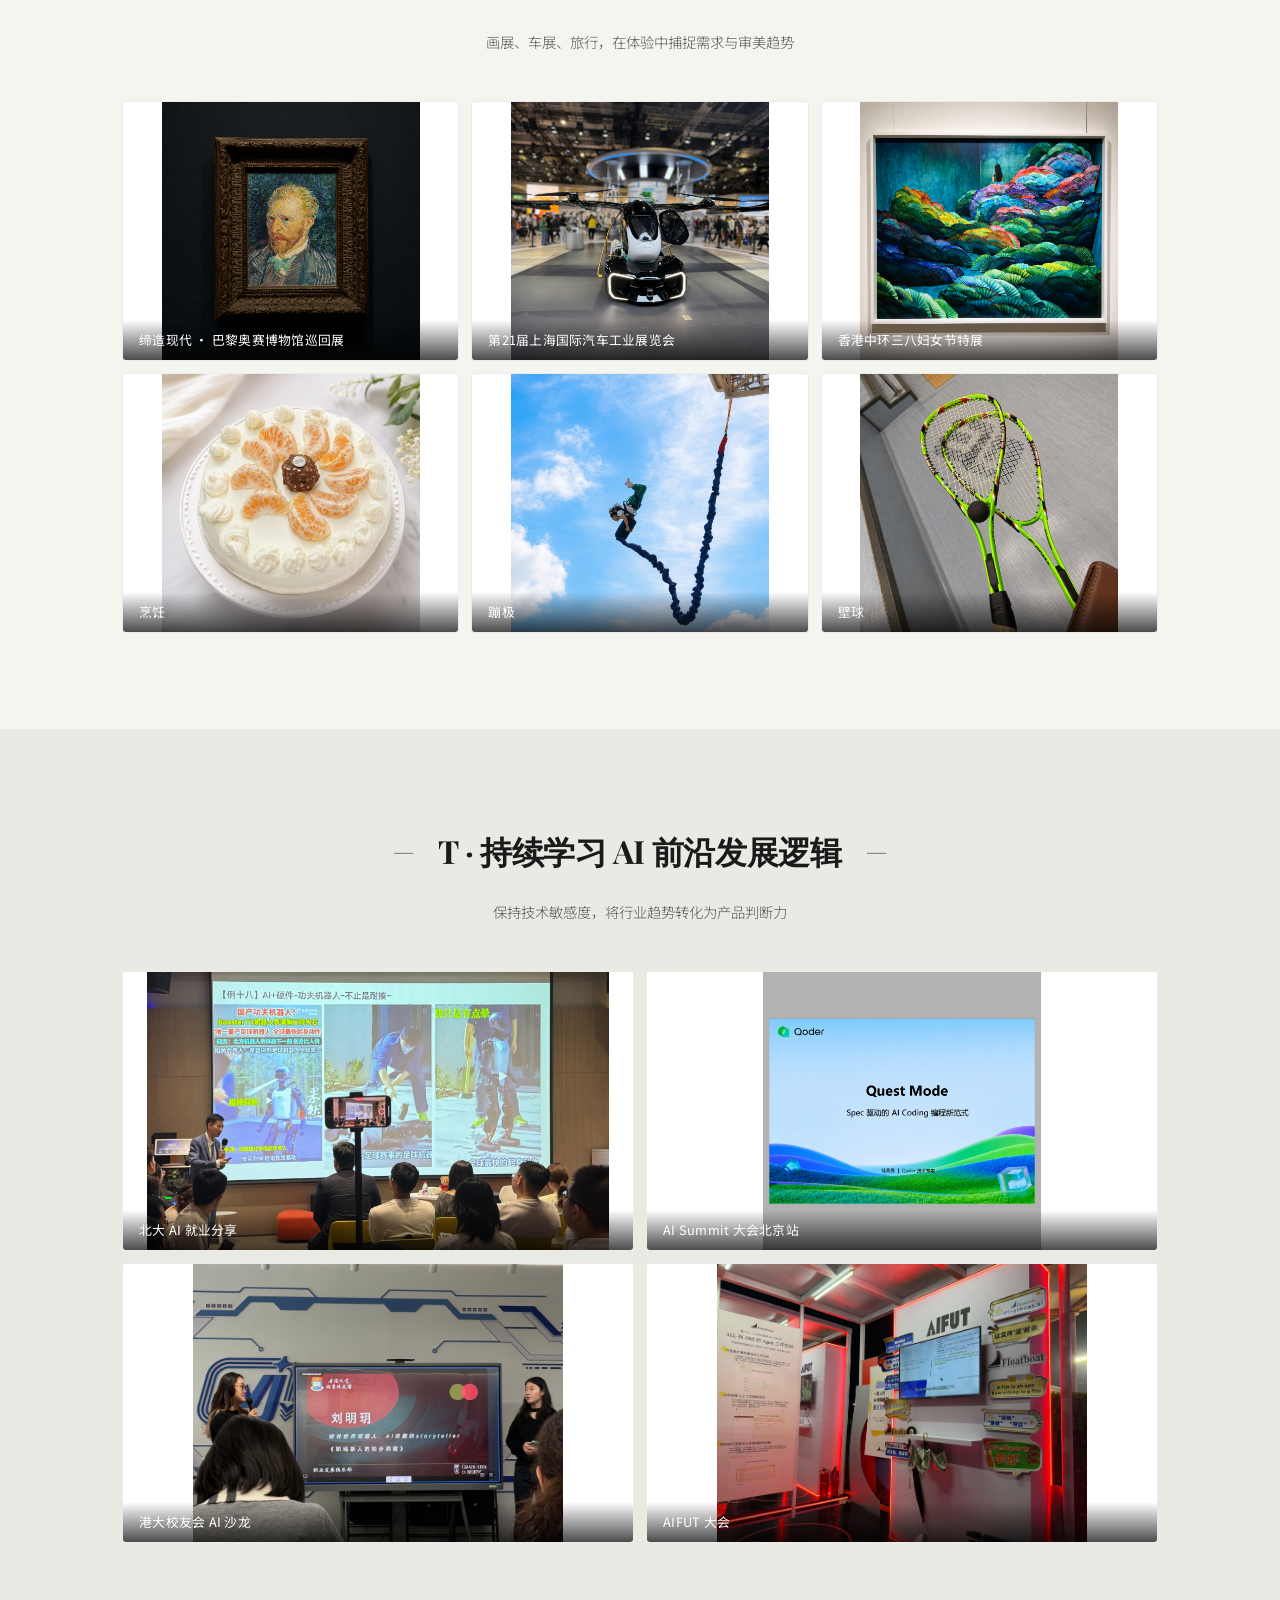
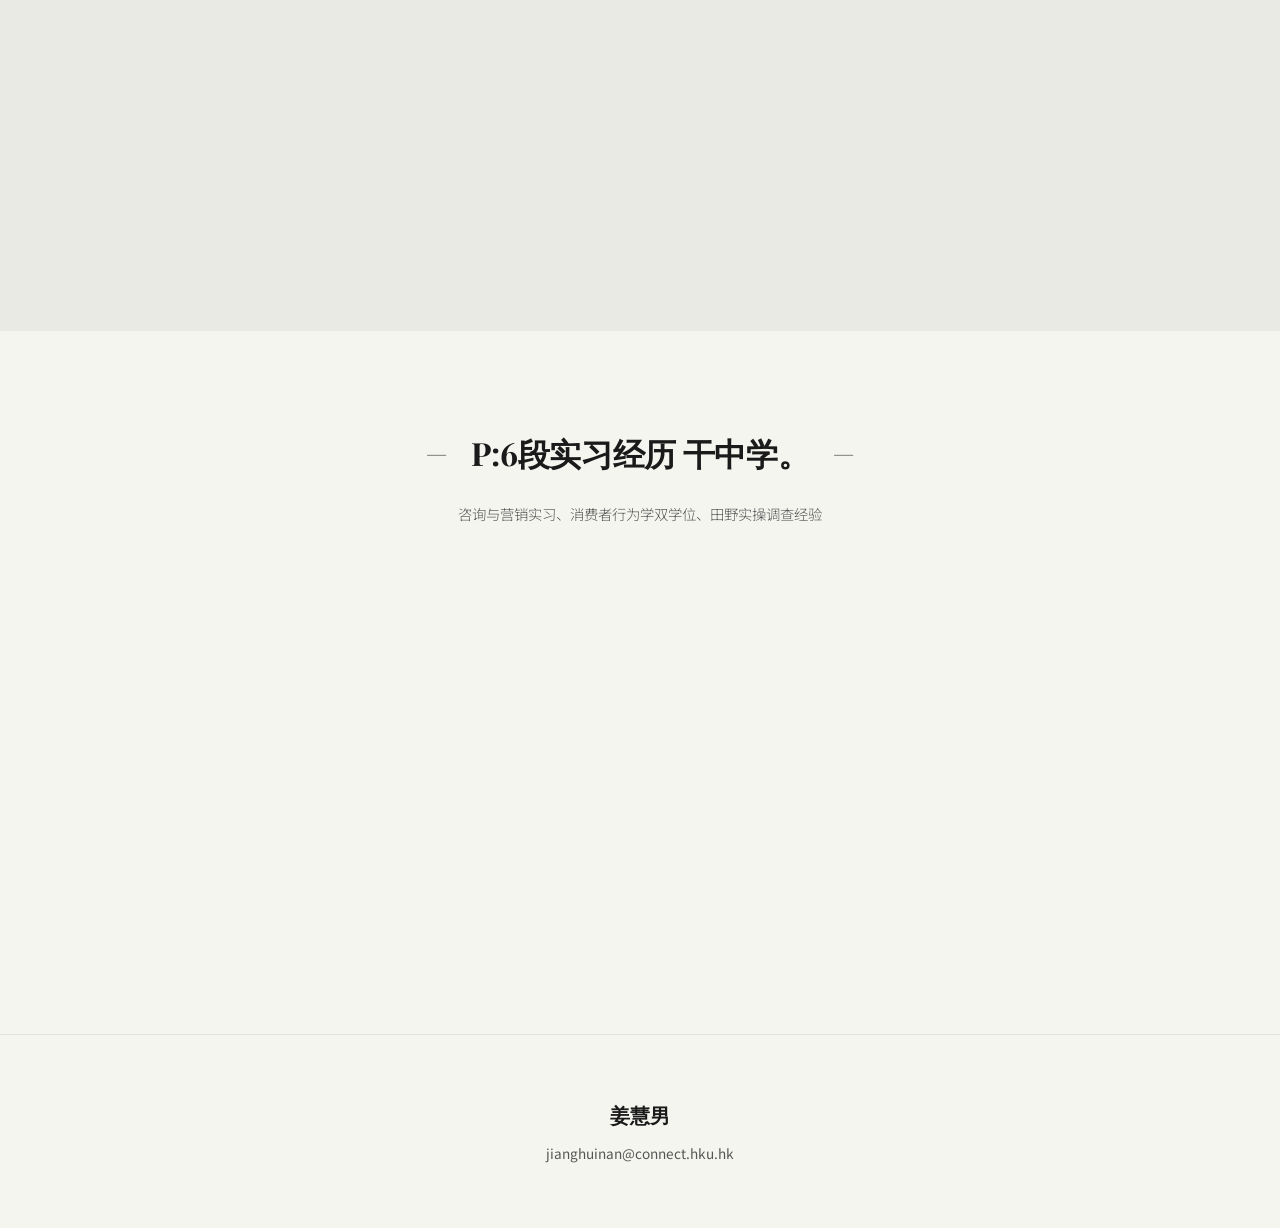
==== commit ce024f10: "Make demo buttons solid" ====
--- a/docs/index.html
+++ b/docs/index.html
@@ -17,7 +17,7 @@
   </script>
   <link rel="preconnect" href="https://fonts.googleapis.com">
   <link href="https://fonts.googleapis.com/css2?family=Playfair+Display:wght@700;900&family=Noto+Sans+SC:wght@300;400;500;700&display=swap" rel="stylesheet">
-  <link rel="stylesheet" href="css/home-align2.css?v=20260721-e-frame-cover">
+  <link rel="stylesheet" href="css/home-align2.css?v=20260722-solid-demo-buttons">
 </head>
 <body>
 
--- a/docs/css/home-align2.css
+++ b/docs/css/home-align2.css
@@ -1059,9 +1059,10 @@
 
 .project-card--image-bg .project-card__trial,
 .project-feature-card--image-bg .project-card__trial {
-  background: rgba(226, 198, 109, 0.16);
-  color: #f2d16c;
-  border-color: rgba(226, 198, 109, 0.58);
+  background: #e2c66d;
+  color: #141414;
+  border-color: rgba(255, 238, 167, 0.86);
+  box-shadow: 0 8px 20px rgba(0, 0, 0, 0.28);
 }
 
 .project-card__info {
@@ -1105,15 +1106,16 @@
   justify-content: center;
   min-height: 1.8rem;
   padding: 0.25rem 0.68rem;
-  border: 1px solid rgba(201, 168, 76, 0.42);
+  border: 1px solid rgba(255, 238, 167, 0.86);
   border-radius: 999px;
-  color: var(--color-accent);
+  color: #141414;
   font-size: 0.72rem;
   font-weight: 800;
   line-height: 1;
   white-space: nowrap;
   text-decoration: none;
-  background: rgba(201, 168, 76, 0.1);
+  background: var(--color-accent);
+  box-shadow: 0 8px 18px rgba(0, 0, 0, 0.18);
   transition:
     color var(--transition-fast),
     border-color var(--transition-fast),
@@ -1122,8 +1124,8 @@
 
 .project-card__trial:hover {
   color: #111111;
-  border-color: var(--color-accent);
-  background: var(--color-accent);
+  border-color: #f3d977;
+  background: #f3d977;
 }
 
 .project-card__awards {
